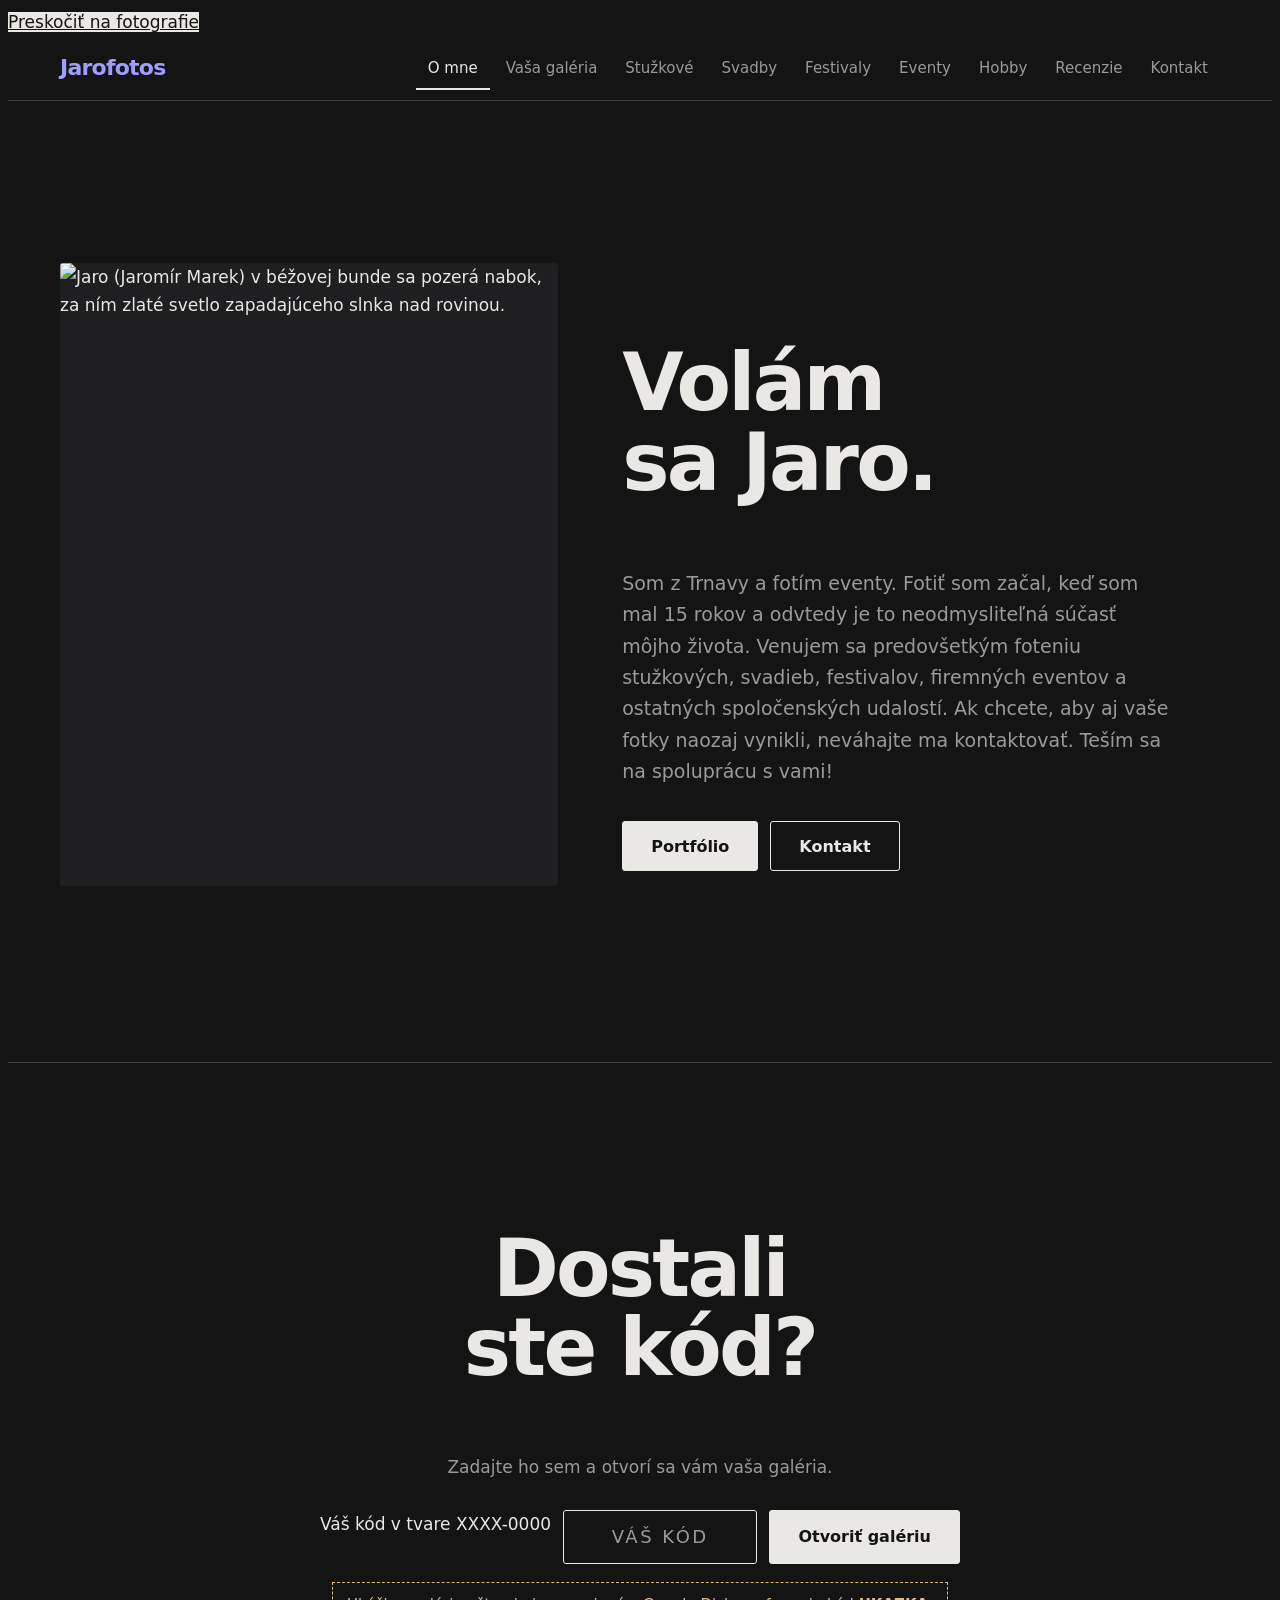
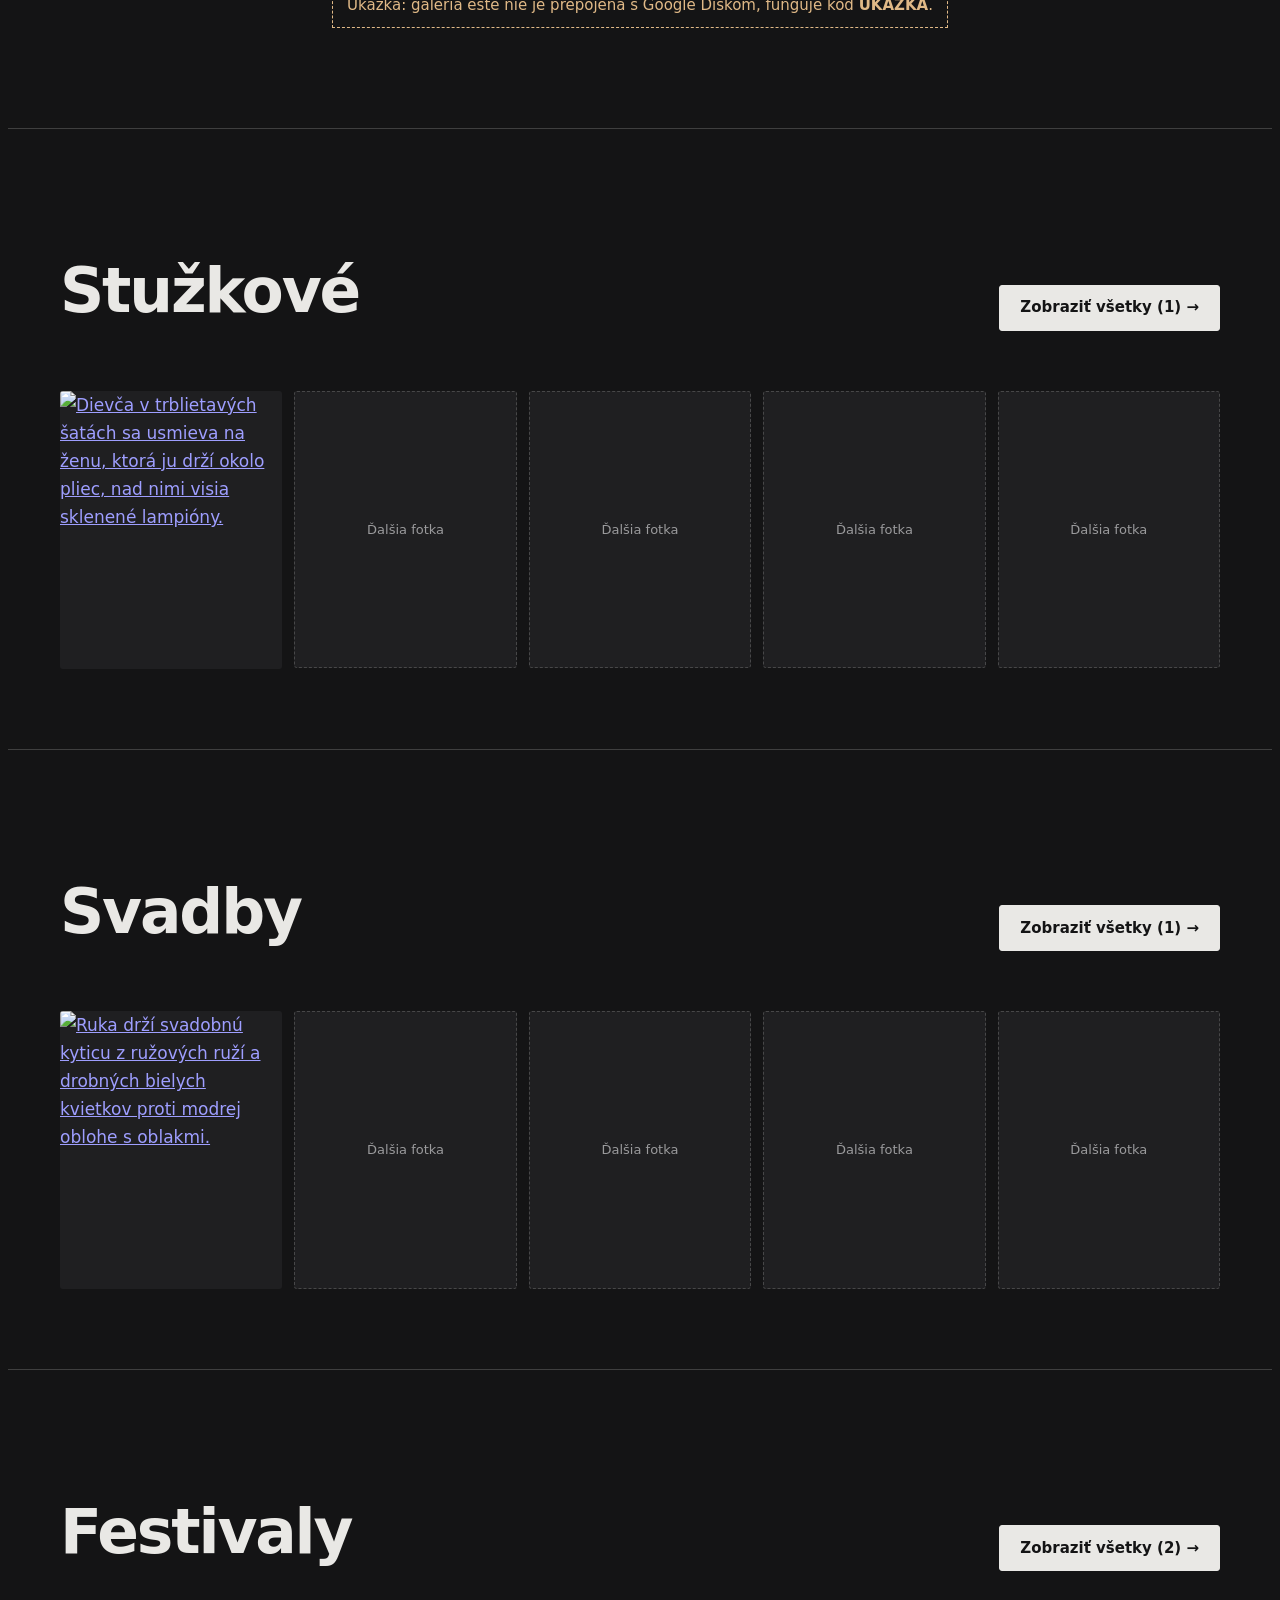
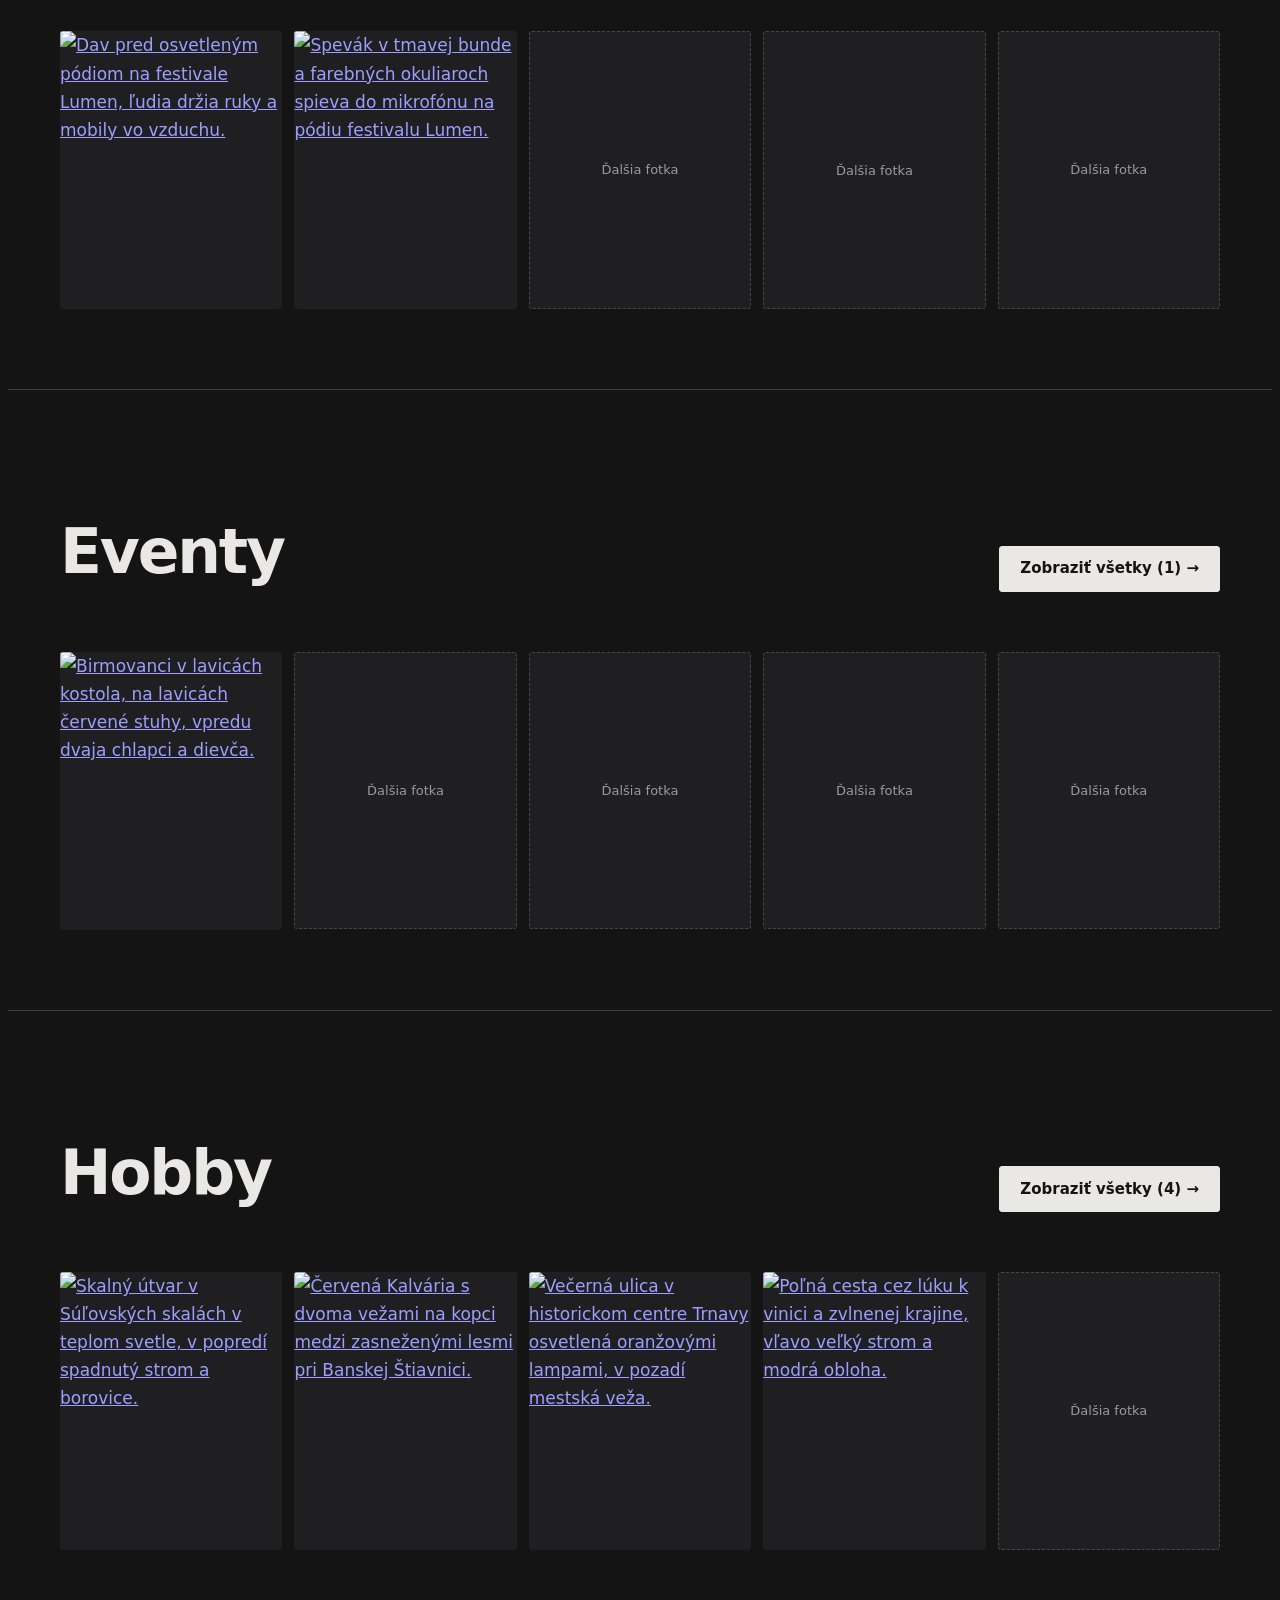
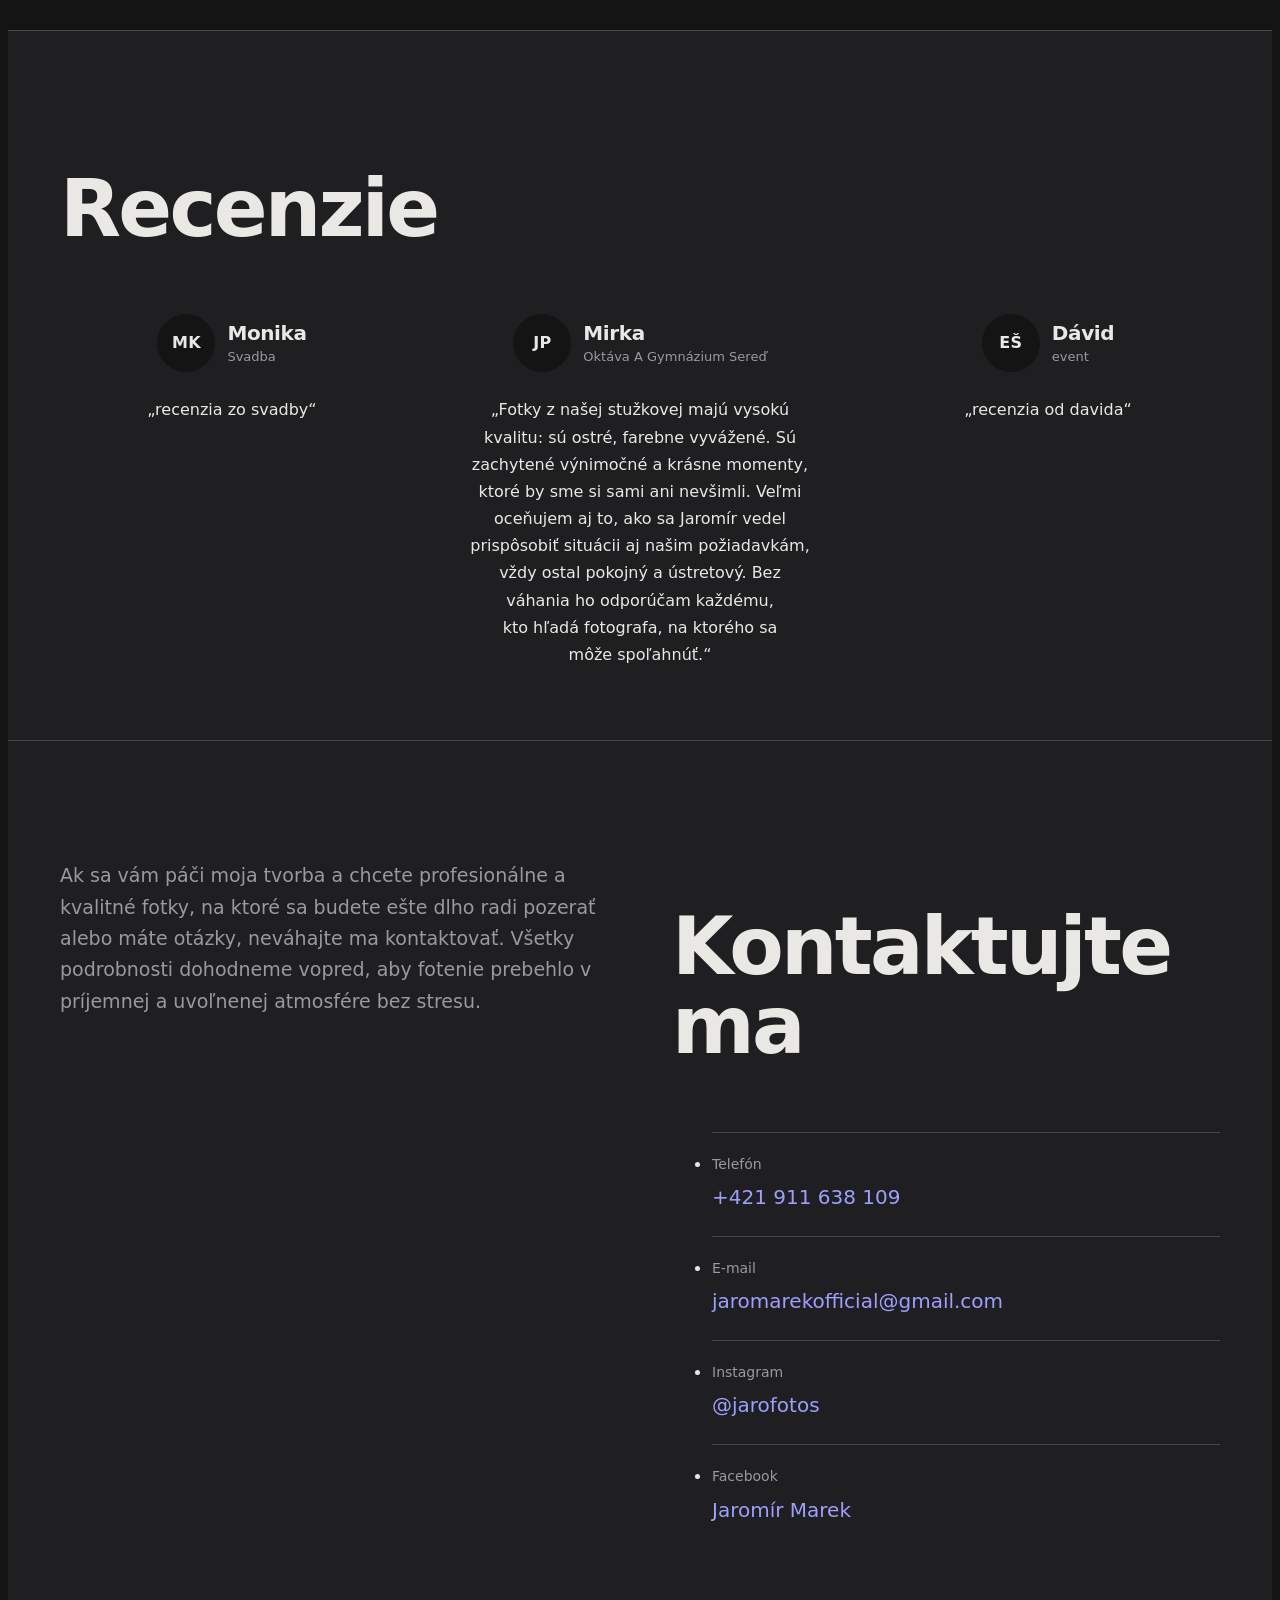
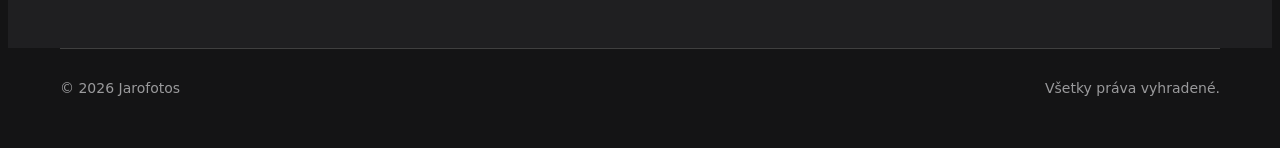
==== 5-album/index.html @ 247b514c "Update index.html" ====
<!doctype html>
<html lang="sk">
<head>
<meta charset="utf-8">
<meta name="viewport" content="width=device-width, initial-scale=1, viewport-fit=cover">
<title>Jarofotos – fotograf stužkových, svadieb a eventov</title>
<meta name="description" content="Jaromír Marek (Jarofotos), fotograf z Trnavy: stužkové, svadby, festivaly, eventy a hobby fotografie.">
<meta name="robots" content="noindex, nofollow">
<meta name="theme-color" content="#141415">
<link rel="icon" href="data:image/svg+xml,%3Csvg xmlns='http://www.w3.org/2000/svg' viewBox='0 0 32 32'%3E%3Crect width='32' height='32' rx='6' fill='%23141415'/%3E%3Ccircle cx='16' cy='16' r='6' fill='none' stroke='%23EC7A64' stroke-width='3'/%3E%3C/svg%3E">
<link rel="preload" href="../assets/fonts/schibsted-grotesk-latin.woff2" as="font" type="font/woff2" crossorigin>
<link rel="stylesheet" href="../assets/css/base.css">
<link rel="stylesheet" href="style.css">
<script>/* his fade-up reveal, switched on only when it can finish: JS on, IntersectionObserver present, motion allowed */
document.documentElement.classList.add('js');
if ('IntersectionObserver' in window && matchMedia('(prefers-reduced-motion: no-preference)').matches) document.documentElement.classList.add('rv-on');</script>
</head>
<body>
<a class="skip" href="#stuzkove">Preskočiť na fotografie</a>

<header class="top">
  <div class="wrap bar">
    <a class="logo" href="#top">Jarofotos</a>
    <nav class="menu" id="menu" aria-label="Hlavné menu">
      <a href="#o-mne">O mne</a><a href="#klient">Vaša galéria</a><a href="#stuzkove">Stužkové</a><a href="#svadby">Svadby</a><a href="#festivaly">Festivaly</a><a href="#eventy">Eventy</a><a href="#hobby">Hobby</a><a href="#recenzie">Recenzie</a><a href="#kontakt">Kontakt</a>
    </nav>
  </div>
</header>

<main id="top">
<div id="home">

  <section class="about" id="o-mne" aria-labelledby="h-about"><div class="wrap about__grid">
    <div class="portrait rev"><img src="../assets/img/portret-zapad-960.webp" srcset="../assets/img/portret-zapad-480.webp 480w, ../assets/img/portret-zapad-960.webp 960w, ../assets/img/portret-zapad-1080.webp 1080w" sizes="(min-width: 1160px) 476px, (min-width: 861px) 42vw, (min-width: 521px) 380px, calc(100vw - 32px)" width="1080" height="1440" alt="Jaro (Jaromír Marek) v béžovej bunde sa pozerá nabok, za ním zlaté svetlo zapadajúceho slnka nad rovinou." loading="eager" decoding="async" fetchpriority="high"></div>
    <div class="rev">
      <h1 id="h-about">Volám sa Jaro.</h1>
      <p>Som z Trnavy a fotím eventy. Fotiť som začal, keď som mal 15 rokov a odvtedy je to neodmysliteľná súčasť môjho života. Venujem sa predovšetkým foteniu stužkových, svadieb, festivalov, firemných eventov a ostatných spoločenských udalostí. Ak chcete, aby aj vaše fotky naozaj vynikli, neváhajte ma kontaktovať. Teším sa na spoluprácu s vami!</p>
      <div class="row"><a class="btn" href="#stuzkove">Portfólio</a><a class="btn ghost" href="#kontakt">Kontakt</a></div>
    </div>
  </div></section>

  <section class="klient" id="klient" aria-labelledby="h-klient"><div class="wrap kl">
    <h2 class="rev" id="h-klient">Dostali ste kód?</h2>
    <p class="rev">Zadajte ho sem a otvorí sa vám vaša galéria.</p>
    <form class="code rev" id="code-form" action="galeria/" method="get" novalidate>
      <label class="sr-only" for="code-input">Váš kód v tvare XXXX-0000</label>
      <input class="code__input" id="code-input" name="kod" type="text" placeholder="Váš kód" autocomplete="off" autocapitalize="characters" spellcheck="false">
      <button class="btn" type="submit">Otvoriť galériu</button>
    </form>
    <p class="err" id="code-err" role="alert" hidden></p>
    <p class="kl__demo" id="code-demo" hidden>Ukážka: galéria ešte nie je prepojená s Google Diskom, funguje kód <b>UKAZKA</b>.</p>
  </div></section>

  <section class="cat" id="stuzkove" aria-labelledby="h-stuzkove"><div class="wrap">
    <div class="cat-head rev"><h2 id="h-stuzkove">Stužkové</h2><a class="cat-all" href="#kat-stuzkove">Zobraziť všetky (1) →</a></div>
    <div class="strip">
      <a class="t rev" href="../assets/img/stuzkova-1440.webp" data-lightbox><img src="../assets/img/stuzkova-960.webp" srcset="../assets/img/stuzkova-480.webp 480w, ../assets/img/stuzkova-960.webp 960w, ../assets/img/stuzkova-1440.webp 1440w" sizes="(min-width: 861px) 214px, 42vw" width="1440" height="1920" alt="Dievča v trblietavých šatách sa usmieva na ženu, ktorá ju drží okolo pliec, nad nimi visia sklenené lampióny." loading="lazy" decoding="async"></a>
      <div class="t ph rev" aria-hidden="true">Ďalšia fotka</div><div class="t ph rev" aria-hidden="true">Ďalšia fotka</div><div class="t ph rev" aria-hidden="true">Ďalšia fotka</div><div class="t ph rev" aria-hidden="true">Ďalšia fotka</div>
    </div>
  </div></section>

  <section class="cat" id="svadby" aria-labelledby="h-svadby"><div class="wrap">
    <div class="cat-head rev"><h2 id="h-svadby">Svadby</h2><a class="cat-all" href="#kat-svadby">Zobraziť všetky (1) →</a></div>
    <div class="strip">
      <a class="t rev" href="../assets/img/svadobna-kytica-1440.webp" data-lightbox><img src="../assets/img/svadobna-kytica-960.webp" srcset="../assets/img/svadobna-kytica-480.webp 480w, ../assets/img/svadobna-kytica-960.webp 960w, ../assets/img/svadobna-kytica-1440.webp 1440w" sizes="(min-width: 861px) 214px, 42vw" width="1440" height="1920" alt="Ruka drží svadobnú kyticu z ružových ruží a drobných bielych kvietkov proti modrej oblohe s oblakmi." loading="lazy" decoding="async"></a>
      <div class="t ph rev" aria-hidden="true">Ďalšia fotka</div><div class="t ph rev" aria-hidden="true">Ďalšia fotka</div><div class="t ph rev" aria-hidden="true">Ďalšia fotka</div><div class="t ph rev" aria-hidden="true">Ďalšia fotka</div>
    </div>
  </div></section>

  <section class="cat" id="festivaly" aria-labelledby="h-festivaly"><div class="wrap">
    <div class="cat-head rev"><h2 id="h-festivaly">Festivaly</h2><a class="cat-all" href="#kat-festivaly">Zobraziť všetky (2) →</a></div>
    <div class="strip">
      <a class="t rev" href="../assets/img/lumen-dav-1440.webp" data-lightbox><img src="../assets/img/lumen-dav-960.webp" srcset="../assets/img/lumen-dav-480.webp 480w, ../assets/img/lumen-dav-960.webp 960w, ../assets/img/lumen-dav-1440.webp 1440w" sizes="(min-width: 861px) 214px, 42vw" width="1440" height="1440" alt="Dav pred osvetleným pódiom na festivale Lumen, ľudia držia ruky a mobily vo vzduchu." loading="lazy" decoding="async"></a>
      <a class="t rev" href="../assets/img/lumen-isaac-1440.webp" data-lightbox><img src="../assets/img/lumen-isaac-960.webp" srcset="../assets/img/lumen-isaac-480.webp 480w, ../assets/img/lumen-isaac-960.webp 960w, ../assets/img/lumen-isaac-1440.webp 1440w" sizes="(min-width: 861px) 214px, 42vw" width="1440" height="1920" alt="Spevák v tmavej bunde a farebných okuliaroch spieva do mikrofónu na pódiu festivalu Lumen." loading="lazy" decoding="async"></a>
      <div class="t ph rev" aria-hidden="true">Ďalšia fotka</div><div class="t ph rev" aria-hidden="true">Ďalšia fotka</div><div class="t ph rev" aria-hidden="true">Ďalšia fotka</div>
    </div>
  </div></section>

  <section class="cat" id="eventy" aria-labelledby="h-eventy"><div class="wrap">
    <div class="cat-head rev"><h2 id="h-eventy">Eventy</h2><a class="cat-all" href="#kat-eventy">Zobraziť všetky (1) →</a></div>
    <div class="strip">
      <a class="t rev" href="../assets/img/birmovka-1440.webp" data-lightbox><img src="../assets/img/birmovka-960.webp" srcset="../assets/img/birmovka-480.webp 480w, ../assets/img/birmovka-960.webp 960w, ../assets/img/birmovka-1440.webp 1440w" sizes="(min-width: 861px) 214px, 42vw" width="1440" height="1440" alt="Birmovanci v lavicách kostola, na lavicách červené stuhy, vpredu dvaja chlapci a dievča." loading="lazy" decoding="async"></a>
      <div class="t ph rev" aria-hidden="true">Ďalšia fotka</div><div class="t ph rev" aria-hidden="true">Ďalšia fotka</div><div class="t ph rev" aria-hidden="true">Ďalšia fotka</div><div class="t ph rev" aria-hidden="true">Ďalšia fotka</div>
    </div>
  </div></section>

  <section class="cat" id="hobby" aria-labelledby="h-hobby"><div class="wrap">
    <div class="cat-head rev"><h2 id="h-hobby">Hobby</h2><a class="cat-all" href="#kat-hobby">Zobraziť všetky (4) →</a></div>
    <div class="strip">
      <a class="t rev" href="../assets/img/sulovske-skaly-1440.webp" data-lightbox><img src="../assets/img/sulovske-skaly-960.webp" srcset="../assets/img/sulovske-skaly-480.webp 480w, ../assets/img/sulovske-skaly-960.webp 960w, ../assets/img/sulovske-skaly-1440.webp 1440w" sizes="(min-width: 861px) 214px, 42vw" width="1440" height="960" alt="Skalný útvar v Súľovských skalách v teplom svetle, v popredí spadnutý strom a borovice." loading="lazy" decoding="async"></a>
      <a class="t rev" href="../assets/img/kalvaria-1440.webp" data-lightbox><img src="../assets/img/kalvaria-960.webp" srcset="../assets/img/kalvaria-480.webp 480w, ../assets/img/kalvaria-960.webp 960w, ../assets/img/kalvaria-1440.webp 1440w" sizes="(min-width: 861px) 214px, 42vw" width="1440" height="1440" alt="Červená Kalvária s dvoma vežami na kopci medzi zasneženými lesmi pri Banskej Štiavnici." loading="lazy" decoding="async"></a>
      <a class="t rev" href="../assets/img/trnava-noc-1080.webp" data-lightbox><img src="../assets/img/trnava-noc-960.webp" srcset="../assets/img/trnava-noc-480.webp 480w, ../assets/img/trnava-noc-960.webp 960w, ../assets/img/trnava-noc-1080.webp 1080w" sizes="(min-width: 861px) 214px, 42vw" width="1080" height="1440" alt="Večerná ulica v historickom centre Trnavy osvetlená oranžovými lampami, v pozadí mestská veža." loading="lazy" decoding="async"></a>
      <a class="t rev" href="../assets/img/krajina-luka-1440.webp" data-lightbox><img src="../assets/img/krajina-luka-960.webp" srcset="../assets/img/krajina-luka-480.webp 480w, ../assets/img/krajina-luka-960.webp 960w, ../assets/img/krajina-luka-1440.webp 1440w" sizes="(min-width: 861px) 214px, 42vw" width="1440" height="1440" alt="Poľná cesta cez lúku k vinici a zvlnenej krajine, vľavo veľký strom a modrá obloha." loading="lazy" decoding="async"></a>
      <div class="t ph rev" aria-hidden="true">Ďalšia fotka</div>
    </div>
  </div></section>

  <section class="reviews" id="recenzie" aria-labelledby="h-recenzie"><div class="wrap">
    <h2 class="sr-only" id="h-recenzie">Recenzie</h2>
    <div class="reviews__grid">
      <!-- TODO: nahradiť kruhové placeholdery skutočnými obrázkami recenzií -->
      <article class="review rev">
        <div class="review__head">
          <div class="review__avatar" aria-hidden="true">MK</div>
          <div class="review__id">
            <p class="review__name">Monika</p>
            <p class="review__role">Svadba</p>
          </div>
        </div>
        <blockquote class="review__quote">„recenzia zo svadby“</blockquote>
      </article>
      <article class="review rev">
        <div class="review__head">
          <div class="review__avatar" aria-hidden="true">JP</div>
          <div class="review__id">
            <p class="review__name">Mirka</p>
            <p class="review__role">Oktáva A Gymnázium Sereď</p>
          </div>
        </div>
        <blockquote class="review__quote">„Fotky z našej stužkovej majú vysokú kvalitu: sú ostré, farebne vyvážené. Sú zachytené výnimočné a krásne momenty, ktoré by sme si sami ani nevšimli. Veľmi oceňujem aj to, ako sa Jaromír vedel prispôsobiť situácii aj našim požiadavkám, vždy ostal pokojný a ústretový. Bez váhania ho odporúčam každému, kto hľadá fotografa, na ktorého sa môže spoľahnúť.“</blockquote>
      </article>
      <article class="review rev">
        <div class="review__head">
          <div class="review__avatar" aria-hidden="true">EŠ</div>
          <div class="review__id">
            <p class="review__name">Dávid</p>
            <p class="review__role">event</p>
          </div>
        </div>
        <blockquote class="review__quote">„recenzia od davida“</blockquote>
      </article>
    </div>
  </div></section>

  <section class="contact" id="kontakt" aria-labelledby="h-contact"><div class="wrap c-grid">
    <div class="rev">
      <p class="c-intro">Ak sa vám páči moja tvorba a chcete profesionálne a kvalitné fotky, na ktoré sa budete ešte dlho radi pozerať alebo máte otázky, neváhajte ma kontaktovať. Všetky podrobnosti dohodneme vopred, aby fotenie prebehlo v príjemnej a uvoľnenej atmosfére bez stresu.</p>
    </div>
    <div class="rev">
      <h2 id="h-contact">Kontaktujte ma</h2>
      <ul class="c-list">
        <li><small>Telefón</small><a href="tel:+421911638109">+421 911 638 109</a></li>
        <li><small>E-mail</small><a href="mailto:jaromarekofficial@gmail.com">jaromarekofficial@gmail.com</a></li>
        <li><small>Instagram</small><a href="https://www.instagram.com/jarofotos/" target="_blank" rel="noopener">@jarofotos</a></li>
        <li><small>Facebook</small><a href="https://www.facebook.com/jarohlicek/" target="_blank" rel="noopener">Jaromír Marek</a></li>
      </ul>
    </div>
  </div></section>

</div>

<section id="kat-view" aria-labelledby="kat-title" hidden><div class="wrap">
  <a class="back" id="kat-back" href="#stuzkove">← Späť na web</a>
  <h1 id="kat-title" tabindex="-1"></h1>
  <p class="n" id="kat-count"></p>
  <div class="masonry" id="kat-grid"></div>
</div></section>
</main>

<div class="wrap"><footer class="foot"><span>© 2026 Jarofotos</span><span>Všetky práva vyhradené.</span></footer></div>

<script src="galeria/config.js"></script>
<script src="../assets/js/lightbox.js"></script>
<script src="main.js"></script>
</body>
</html>
---- 5-album/style.css ----
/* Direction 5: built on the client's own file "Verzia E (tmavá, korálová)" (jarofotos-e-koral.html).
   His layout, colours, type and reveal; changed only where the project rules ask for it: real photos and TODO chips
   instead of invented contacts, 44 px touch targets, visible focus, a reveal that cannot leave content hidden,
   the client gallery on its own page (galeria/) backed by his Google Drive. */
:root{
  color-scheme:dark;
  /* his Verzia E colours */
  --bg:#141415;
  --bg-2:#1f1f21;
  --ink:#e9e8e5;
  --mute:#9a9a9c;          /* 6.6:1 on --bg, 5.9:1 on --bg-2 */
  --line:rgba(233,232,229,.2);
  --coral:#e9e8e5;         /* 6.6:1 on --bg */
  --coral-ink:#15130f;
  --err:#ff9d8a;
  --sans:"Schibsted Grotesk",system-ui,-apple-system,"Segoe UI",sans-serif;
  --focus:var(--coral);
  --todo-ink:#E0B987;
  --lb-bg:#0c0b0d;
  --lb-ink:#fff;
  --lb-line:rgba(255,255,255,.4);
  --lb-accent:var(--coral);
}
html{scroll-padding-top:84px}
body{background:var(--bg);color:var(--ink);font:400 17px/1.65 var(--sans);padding-top:env(safe-area-inset-top,0px)}
h1,h2,h3{font-family:var(--sans);font-weight:700;letter-spacing:-.035em;line-height:1;text-wrap:balance}
h1,h2{font-size:clamp(38px,6.2vw,80px)}
::selection{background:var(--coral);color:var(--coral-ink)}
.skip{background:var(--coral);color:var(--coral-ink)}
.wrap{max-width:1160px;margin:0 auto;padding:0 24px}

/* ---------- header: his bar; the menu scrolls sideways on phones and marks the section in view ---------- */
.top{position:sticky;top:0;z-index:20;background:var(--bg);border-bottom:1px solid var(--line)}
.bar{display:flex;justify-content:space-between;align-items:center;min-height:64px;gap:12px}
.logo{display:inline-flex;align-items:center;min-height:44px;font:700 22px/1 var(--sans);letter-spacing:-.035em;text-decoration:none}
.menu{display:flex;gap:4px;overflow-x:auto;scrollbar-width:none;padding-top:4px;margin-top:-4px}
.menu::-webkit-scrollbar{display:none}
.menu a{display:inline-flex;align-items:center;min-height:44px;padding:0 12px;white-space:nowrap;text-decoration:none;color:var(--mute);font-size:15px;font-weight:500;transition:color .2s,box-shadow .2s,transform .2s ease}
.menu a:hover{color:var(--ink);transform:translateY(-3px)}
.menu a[aria-current="true"]{color:var(--ink);box-shadow:inset 0 -2px 0 var(--coral)}
.menu a:focus-visible{outline-offset:-2px}

/* ---------- buttons ---------- */
.btn{display:inline-flex;align-items:center;justify-content:center;min-height:48px;padding:0 28px;border:1px solid var(--ink);border-radius:3px;background:var(--ink);color:var(--bg);font:600 16px/1.2 var(--sans);text-align:center;text-decoration:none;cursor:pointer;transition:background-color .25s,color .25s,border-color .25s}
.btn:hover{background:transparent;border-color:var(--ink);color:var(--ink)}
.btn.ghost{background:none;color:var(--ink)}
.btn.ghost:hover{background:var(--ink);border-color:var(--ink);color:var(--bg)}
.about .row .btn{transition:transform .25s ease}
.about .row .btn:hover{transform:translateY(-3px);background:var(--ink);border-color:var(--ink);color:var(--bg)}
.about .row .btn.ghost:hover{background:none;color:var(--ink)}
.btn[disabled]{opacity:.6;cursor:progress}
.row{display:flex;gap:12px;flex-wrap:wrap;margin-top:34px}

/* ---------- his reveal (fade up, strips staggered); only on when it can finish, never in captures or print ---------- */
.rv-on .rev{opacity:0;transform:translateY(18px);transition:opacity .8s ease,transform .8s ease}
.rv-on .rev.in{opacity:1;transform:none}
[data-shot] .rev{opacity:1!important;transform:none!important;transition:none!important}
@media print{.rev{opacity:1!important;transform:none!important}}

/* ---------- o mne ---------- */
.about{display:flex;align-items:center;min-height:calc(100vh - 65px);min-height:calc(100svh - 65px);padding:56px 0 70px}
.about__grid{display:grid;grid-template-columns:5fr 6fr;gap:64px;align-items:center;width:100%}
.portrait{aspect-ratio:4/5;overflow:hidden;border-radius:3px;background:var(--bg-2)}
.portrait img{width:100%;height:100%;object-fit:cover}
.about p{max-width:46ch;margin-top:22px;color:var(--mute);font-size:19px}

/* ---------- kód pre klientov ---------- */
.klient{padding:100px 0;border-top:1px solid var(--line)}
.kl{max-width:640px;text-align:center}
.kl p{margin:18px 0 0;color:var(--mute)}
.code{display:flex;gap:12px;margin-top:28px}
.code__input{flex:1;min-width:0;min-height:52px;padding:0 14px;border:1px solid var(--ink);border-radius:3px;background:transparent;color:var(--ink);font:500 18px/1 var(--sans);letter-spacing:.18em;text-align:center;text-transform:uppercase}
.code__input::placeholder{color:var(--mute);letter-spacing:.14em}
.code__input:focus-visible{outline:2px solid var(--coral);outline-offset:2px;border-color:var(--coral)}
.kl p.err{color:var(--err)}
.kl__demo{display:inline-block;padding:10px 14px;border:1px dashed var(--todo-ink);color:var(--todo-ink)!important;font-size:15px}

/* ---------- kategórie: always five slots, like his file ---------- */
.cat{padding:80px 0;border-top:1px solid var(--line)}
.cat-head{display:flex;justify-content:space-between;align-items:baseline;flex-wrap:wrap;gap:8px 16px;margin-bottom:18px}
.cat-head h2{font-size:clamp(34px,4.8vw,62px)}
.cat-all{display:inline-flex;align-items:center;min-height:44px;padding:0 20px;border:1px solid var(--ink);border-radius:3px;background:var(--ink);color:var(--bg);font-size:15px;font-weight:600;text-decoration:none;transition:background-color .25s,color .25s,border-color .25s}
.cat-all:hover{background:transparent;color:var(--ink)}
html:not(.js) .cat-all{display:none}
.strip{display:grid;grid-template-columns:repeat(5,1fr);gap:12px}
.t{position:relative;display:block;aspect-ratio:4/5;overflow:hidden;border-radius:3px;background:var(--bg-2);cursor:zoom-in}
.t img{width:100%;height:100%;object-fit:cover;transition:transform .4s}
.t:hover img{transform:scale(1.05)}
.t:focus-visible{outline-offset:3px}
.t.ph{display:grid;place-items:center;border:1px dashed var(--line);color:var(--mute);font-size:13px;cursor:default}

/* ---------- category view (his #kat-...) ---------- */
#kat-view{min-height:70vh;padding:40px 0 80px}
.back{display:inline-flex;align-items:center;min-height:44px;margin-bottom:18px;color:var(--coral);font-weight:600;text-decoration:none}
.back:hover{text-decoration:underline}
#kat-title:focus{outline:none}
#kat-view p.n{margin:10px 0 40px;color:var(--mute)}
.masonry{columns:3 260px;column-gap:16px}
.masonry a{display:block;break-inside:avoid;margin:0 0 16px;overflow:hidden;border-radius:3px;background:var(--bg-2);cursor:zoom-in}
.masonry img{width:100%;height:auto;transition:transform .4s}
.masonry a:hover img{transform:scale(1.03)}

/* ---------- recenzie: centered columns — round photo, quote, name, role ---------- */
.reviews{padding:72px 0;background:var(--bg-2);border-block:1px solid var(--line)}
.reviews__grid{display:grid;grid-template-columns:repeat(3,minmax(0,1fr));gap:64px;align-items:start}
.review{text-align:center}
.review__head{display:flex;align-items:center;justify-content:center;gap:12px;margin-bottom:24px;text-align:left}
.review__avatar{flex:none;display:grid;place-items:center;width:58px;height:58px;border-radius:50%;background:var(--bg);color:var(--coral);font-weight:700;font-size:16px;letter-spacing:.02em;overflow:hidden}
.review__avatar img{width:100%;height:100%;object-fit:cover}
.review__id{min-width:0}
.review__quote{margin:0;color:var(--ink);font-size:16px;line-height:1.7;text-wrap:pretty}
.review__name{margin:0;font-size:20px;font-weight:600;letter-spacing:-.02em;line-height:1.2}
.review__role{margin:4px 0 0;color:var(--mute);font-size:13px;line-height:1.3}

/* ---------- kontakt ---------- */
.contact{padding:100px 0;background:var(--bg-2)}
.c-grid{display:grid;grid-template-columns:1fr 1fr;gap:64px;align-items:start}
.c-intro{max-width:46ch;color:var(--mute);font-size:19px}
.c-list{margin:34px 0 0}
.c-list li{padding:16px 0;border-top:1px solid var(--line)}
.c-list small{display:block;color:var(--mute);font-size:14px}
.c-list a{display:inline-flex;align-items:center;min-height:44px;font-size:20px;text-decoration:none;overflow-wrap:anywhere}
.c-list a:hover{color:var(--coral)}

/* ---------- footer ---------- */
.foot{display:flex;justify-content:space-between;flex-wrap:wrap;gap:8px 24px;padding:28px 0 40px;border-top:1px solid var(--line);color:var(--mute);font-size:14px}

/* ---------- lightbox skin (his: dark, square buttons, coral download) ---------- */
.lb__btn{border-radius:3px;background:var(--lb-bg)}
.lb__btn:hover{background:#1f1f21}
.lb__cap{font-weight:600}
.lb__count{color:var(--mute);font-size:15px}
.lb__dl{display:inline-flex;align-items:center;min-height:44px;padding:0 24px;border-radius:3px;background:var(--coral);color:var(--coral-ink);font-weight:600;text-decoration:none}
.lb__dl:hover{background:var(--ink)}
.lb__dl--icon{width:44px;min-width:44px;padding:0;justify-content:center}
.lb__dl--icon svg{width:20px;height:20px;fill:none;stroke:currentColor;stroke-width:1.7;stroke-linecap:round;stroke-linejoin:round}

/* ---------- responsive (his breakpoints) ---------- */
@media (max-width:860px){
  .about__grid,.c-grid{grid-template-columns:1fr;gap:40px}
  .portrait{max-width:380px}
  .about{min-height:0;padding:40px 0 76px}
  .klient,.contact{padding:76px 0}
  .cat{padding:64px 0}
  .strip{grid-template-columns:repeat(5,minmax(150px,42vw));overflow-x:auto;scroll-snap-type:x mandatory;padding-bottom:8px;scrollbar-width:thin}
  .strip>*{scroll-snap-align:start}
}
@media (max-width:900px){
  .reviews__grid{gap:32px}
}
@media (max-width:600px){
  .reviews{padding:64px 0}
  .reviews__grid{grid-template-columns:1fr;gap:56px}
}
@media (max-width:760px){
  html{scroll-padding-top:116px}
  .bar{flex-direction:column;align-items:stretch;gap:0;padding-top:4px}
  .menu{margin:0 -12px}
}
@media (max-width:520px){
  .wrap{padding:0 16px}
  .logo{font-size:19px}
  .code{flex-direction:column}
  .menu{margin:0 -10px}
  .menu a{padding:0 10px;font-size:14px}
}

/* =====================================================================
   Client gallery page (galeria/): his "Fotky pre klientov" box and category view
   ===================================================================== */
.gal{padding:56px 0 100px}
.gal__lock{padding:44px 0 0}
.gal__lock .kl{margin:0 auto}
.gal__retry{margin-top:14px}
.gal__status{display:flex;justify-content:center;align-items:center;gap:12px;color:var(--mute)}
.gal__status:empty{display:none}
.gal__status.is-busy::before{content:"";flex:none;width:18px;height:18px;border:2px solid var(--line);border-top-color:var(--coral);border-radius:50%;animation:spin .9s linear infinite}
@keyframes spin{to{transform:rotate(1turn)}}
.gal__note{font-size:15px}
.gal__head{display:grid;gap:14px;margin-bottom:36px}
.gal__head h1:focus{outline:none}
.gal__head .back{margin-bottom:0}
.gal__meta{color:var(--mute)}
.gal__actions{display:flex;flex-wrap:wrap;gap:12px}
.gal__tip{color:var(--mute);font-size:15px;max-width:60ch}
.gal__empty{padding:24px 0;color:var(--mute);max-width:48ch}
/* row by row in camera order (CSS columns would fill column 1 first: in a 400-photo wedding the top row would show
   photos 1, 101, 201, 301, and the lightbox and Tab order would run down a column); every tile is his 4:5,
   the lightbox shows the whole photo */
.grid{display:grid;grid-template-columns:repeat(auto-fill,minmax(150px,1fr));gap:12px}
@media (min-width:900px){.grid{grid-template-columns:repeat(auto-fill,minmax(200px,1fr))}}
.tile{position:relative;margin:0}
.tile__open{display:block;aspect-ratio:4/5;overflow:hidden;border-radius:3px;background:var(--bg-2);cursor:default}
.tile__open img{width:100%;height:100%;object-fit:cover;transition:opacity .5s ease,transform .28s cubic-bezier(.2,.75,.2,1)}
.tile__open:hover img{transform:scale(1.1)}
.tile__open img.is-loading{opacity:0}
.tile__fail{display:grid;place-items:center;height:100%;padding:16px;color:var(--mute);font-size:14px;text-align:center}

/* version 5: keep the cursor static everywhere on the page */
*{cursor:default!important}
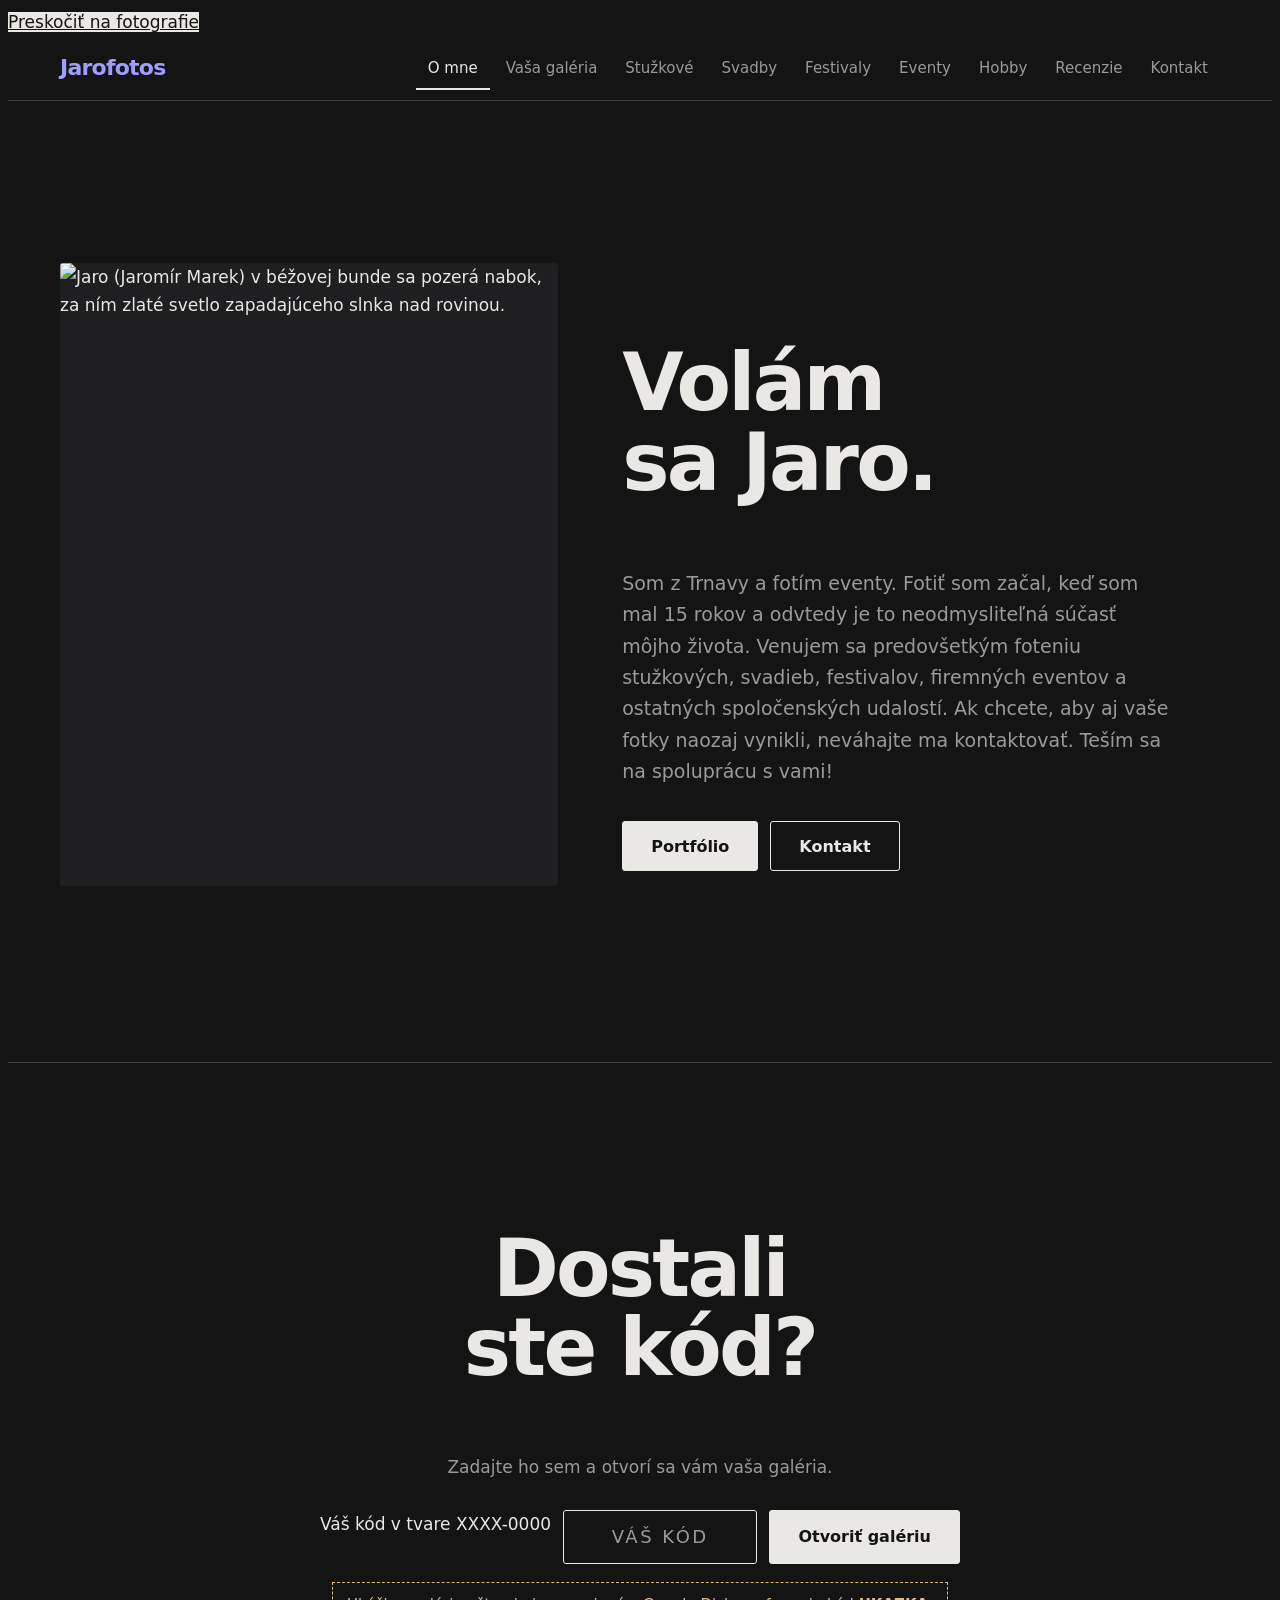
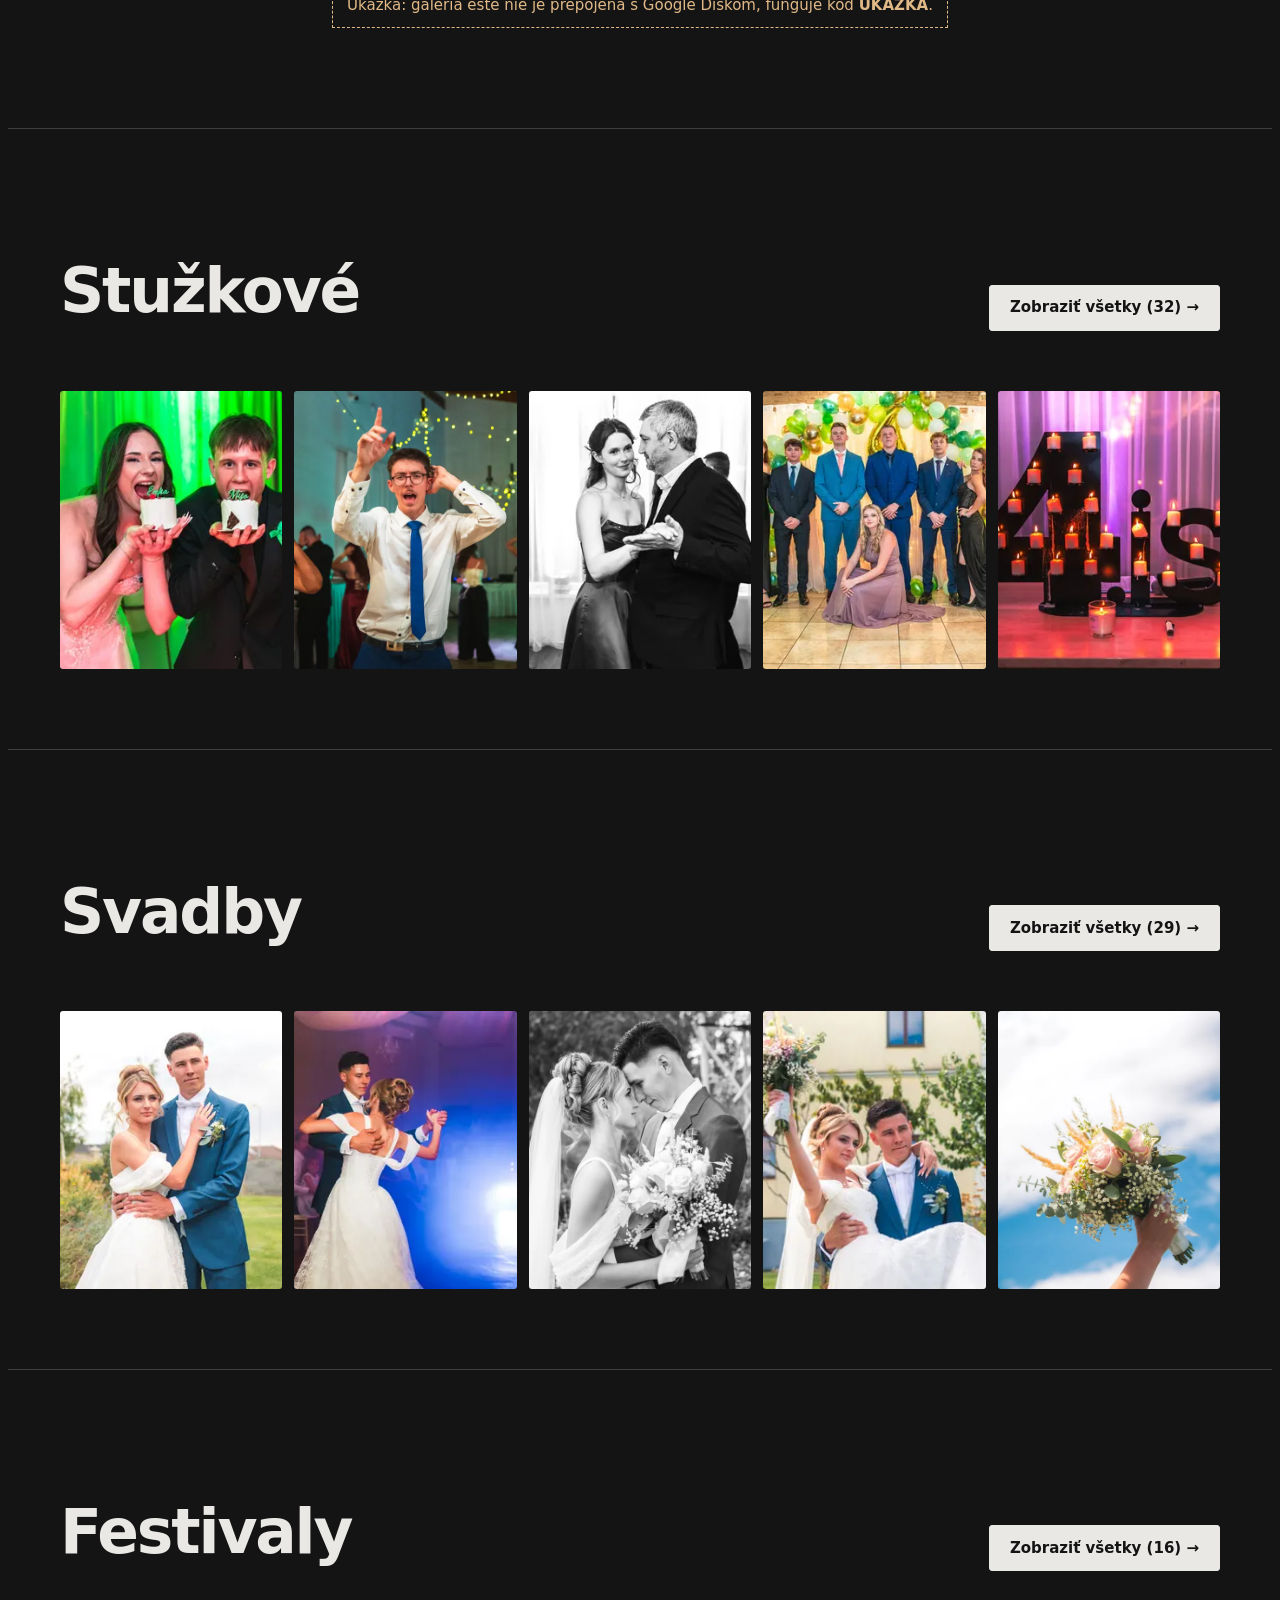
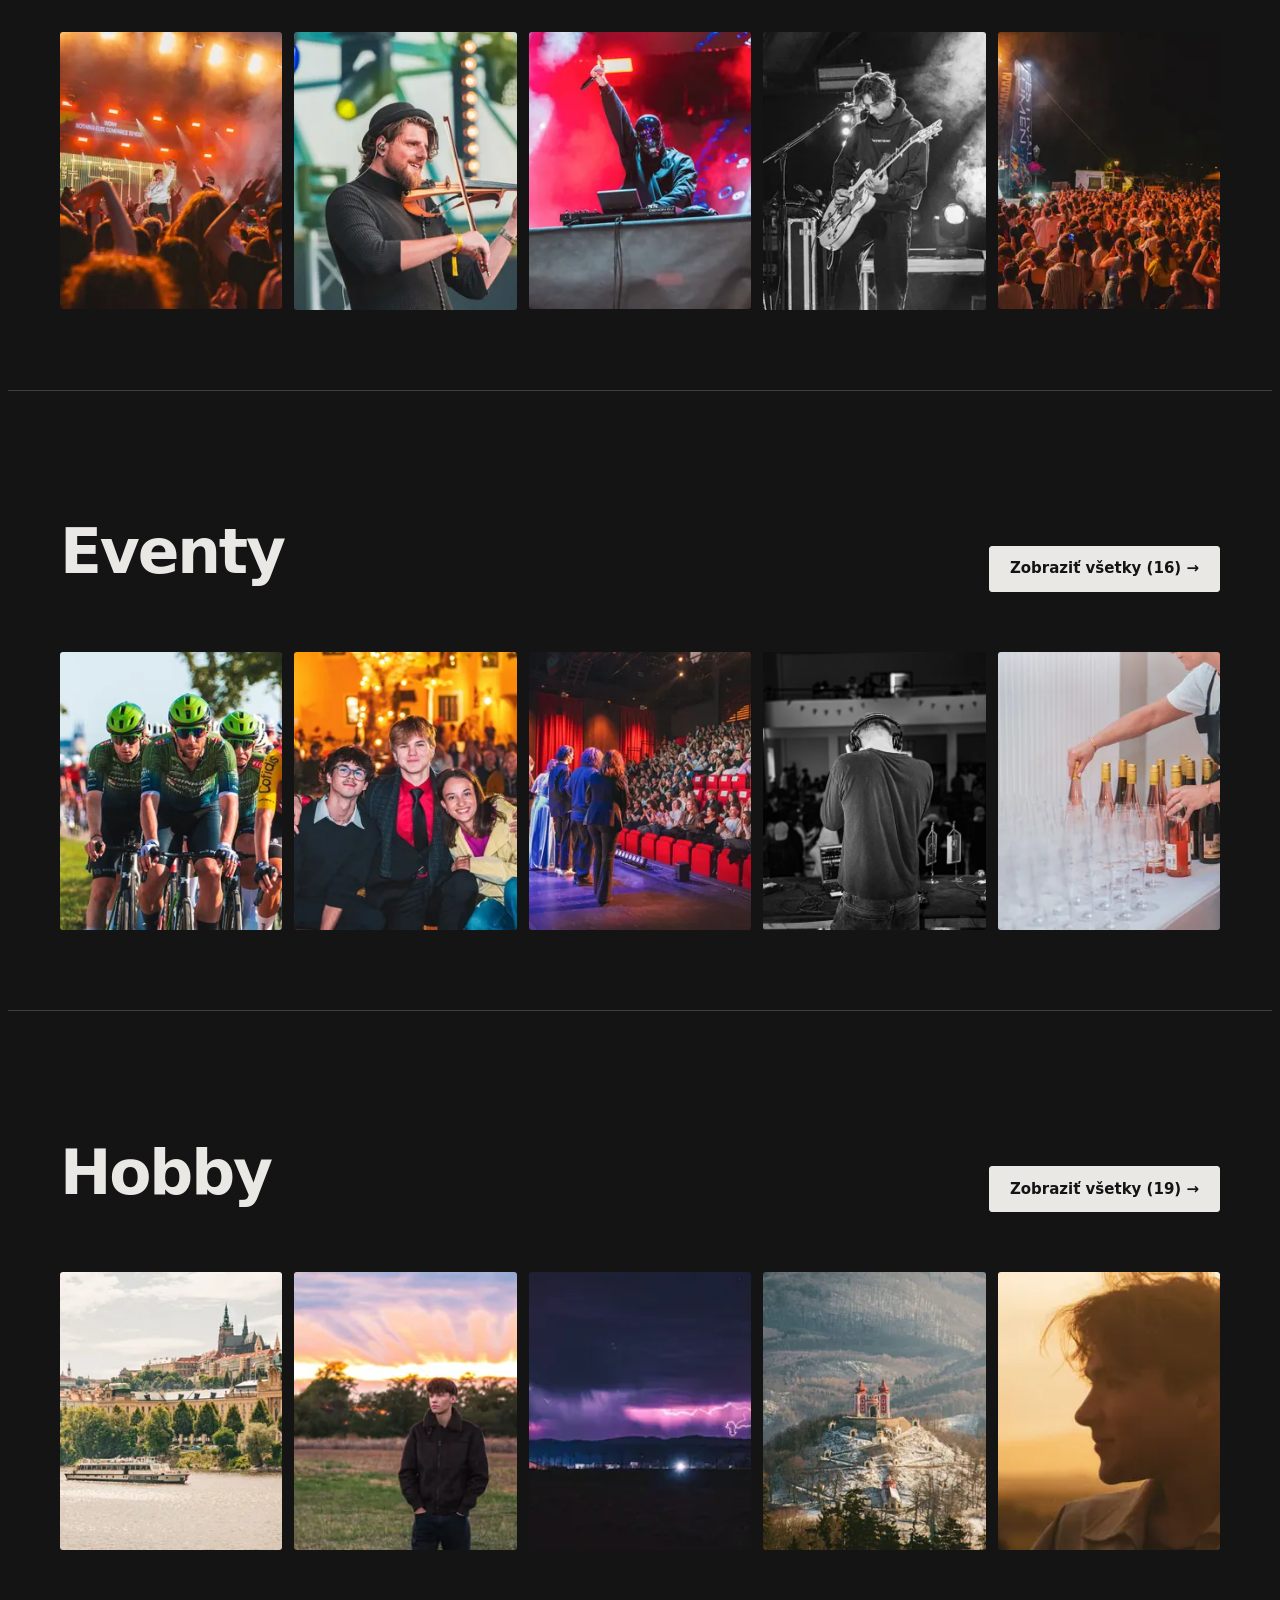
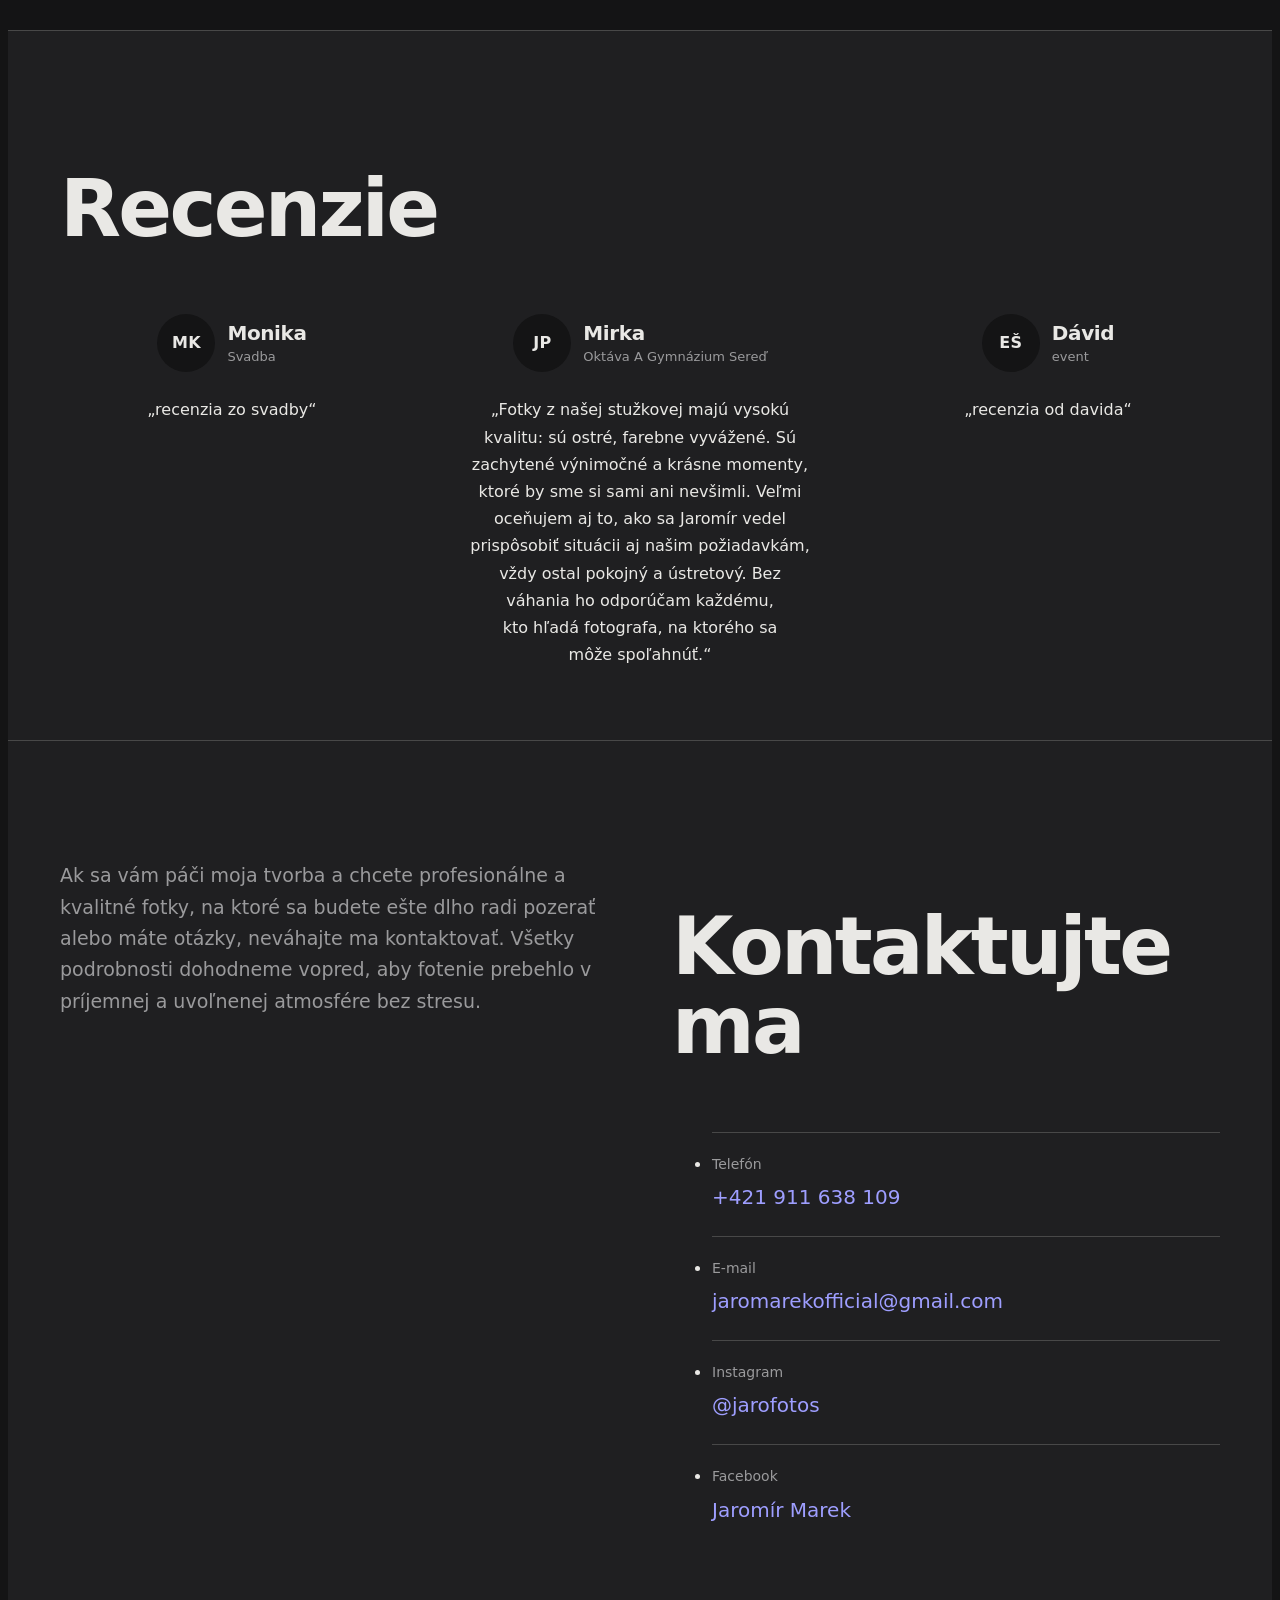
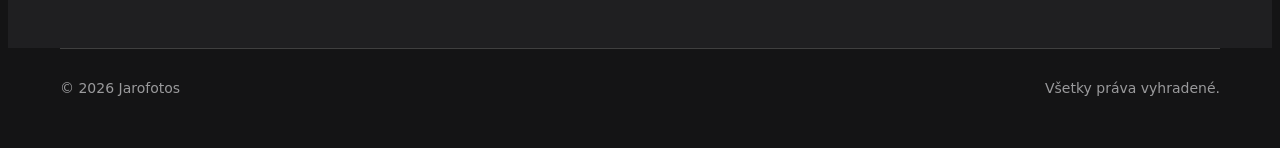
==== commit f462f345: "Direction 5: fill the five categories with Jaro's Drive photos 112 photos from his shared Drive fold" ====
--- a/5-album/index.html
+++ b/5-album/index.html
@@ -52,46 +52,144 @@
   </div></section>
 
   <section class="cat" id="stuzkove" aria-labelledby="h-stuzkove"><div class="wrap">
-    <div class="cat-head rev"><h2 id="h-stuzkove">Stužkové</h2><a class="cat-all" href="#kat-stuzkove">Zobraziť všetky (1) →</a></div>
-    <div class="strip">
-      <a class="t rev" href="../assets/img/stuzkova-1440.webp" data-lightbox><img src="../assets/img/stuzkova-960.webp" srcset="../assets/img/stuzkova-480.webp 480w, ../assets/img/stuzkova-960.webp 960w, ../assets/img/stuzkova-1440.webp 1440w" sizes="(min-width: 861px) 214px, 42vw" width="1440" height="1920" alt="Dievča v trblietavých šatách sa usmieva na ženu, ktorá ju drží okolo pliec, nad nimi visia sklenené lampióny." loading="lazy" decoding="async"></a>
-      <div class="t ph rev" aria-hidden="true">Ďalšia fotka</div><div class="t ph rev" aria-hidden="true">Ďalšia fotka</div><div class="t ph rev" aria-hidden="true">Ďalšia fotka</div><div class="t ph rev" aria-hidden="true">Ďalšia fotka</div>
+    <div class="cat-head rev"><h2 id="h-stuzkove">Stužkové</h2><a class="cat-all" href="#kat-stuzkove">Zobraziť všetky (32) →</a></div>
+    <div class="strip">
+      <a class="t rev" href="../assets/img/stuzkove-8636-1600.webp" data-lightbox data-caption="Ochutnávka torty"><img src="../assets/img/stuzkove-8636-960.webp" srcset="../assets/img/stuzkove-8636-480.webp 480w, ../assets/img/stuzkove-8636-960.webp 960w, ../assets/img/stuzkove-8636-1600.webp 1600w" sizes="(min-width: 861px) 214px, 42vw" width="1600" height="1067" alt="Dievča v ružových šatách a mladý muž v čiernom saku so zelenou stužkou jedia z malých tortičiek, v pozadí zelené svetlo." loading="lazy" decoding="async"></a>
+      <a class="t rev" href="../assets/img/stuzkove-3886-1600.webp" data-lightbox data-caption="Radosť v tanci"><img src="../assets/img/stuzkove-3886-960.webp" srcset="../assets/img/stuzkove-3886-480.webp 480w, ../assets/img/stuzkove-3886-960.webp 960w, ../assets/img/stuzkove-3886-1600.webp 1600w" sizes="(min-width: 861px) 214px, 42vw" width="1600" height="2400" alt="Mladý muž v bielej košeli a modrej kravate dvíha ruku s ukazovákom nad hlavu a smeje sa uprostred tanečnej zábavy." loading="lazy" decoding="async"></a>
+      <a class="t rev" href="../assets/img/stuzkove-6459-1600.webp" data-lightbox data-caption="Tanec"><img src="../assets/img/stuzkove-6459-960.webp" srcset="../assets/img/stuzkove-6459-480.webp 480w, ../assets/img/stuzkove-6459-960.webp 960w, ../assets/img/stuzkove-6459-1600.webp 1600w" sizes="(min-width: 861px) 214px, 42vw" width="1600" height="1067" alt="Čiernobiela fotografia: žena v šatách a muž v obleku sa držia za ruky pri tanci, v pozadí ďalšie páry." loading="lazy" decoding="async"></a>
+      <a class="t rev" href="../assets/img/stuzkove-5726-1600.webp" data-lightbox data-caption="Skupinová fotka"><img src="../assets/img/stuzkove-5726-960.webp" srcset="../assets/img/stuzkove-5726-480.webp 480w, ../assets/img/stuzkove-5726-960.webp 960w, ../assets/img/stuzkove-5726-1600.webp 1600w" sizes="(min-width: 861px) 214px, 42vw" width="1600" height="1067" alt="Skupina mladých ľudí v slávnostnom oblečení pózuje pred stenou zdobenou balónmi a svetelnými lampiónmi, vpredu sedí dievča." loading="lazy" decoding="async"></a>
+      <a class="t rev" href="../assets/img/stuzkove-8683-1600.webp" data-lightbox data-caption="Svietiace písmená"><img src="../assets/img/stuzkove-8683-960.webp" srcset="../assets/img/stuzkove-8683-480.webp 480w, ../assets/img/stuzkove-8683-960.webp 960w, ../assets/img/stuzkove-8683-1600.webp 1600w" sizes="(min-width: 861px) 214px, 42vw" width="1600" height="1067" alt="Veľké čierne číslo a písmená so zapálenými sviečkami na stole v ružovom a fialovom svetle." loading="lazy" decoding="async"></a>
+      <a class="t more" href="../assets/img/stuzkove-2319-1600.webp" data-caption="Pripínanie stužky"><img src="../assets/img/stuzkove-2319-960.webp" srcset="../assets/img/stuzkove-2319-480.webp 480w, ../assets/img/stuzkove-2319-960.webp 960w, ../assets/img/stuzkove-2319-1600.webp 1600w" sizes="(min-width: 861px) 214px, 42vw" width="1600" height="1067" alt="Žena v sivej blúzke pripína mladíkovi v modrom obleku zelenú stužku, v pozadí sála so závesnými lampiónmi." loading="lazy" decoding="async"></a>
+      <a class="t more" href="../assets/img/stuzkove-2369-1600.webp" data-caption="Slávnostné šaty"><img src="../assets/img/stuzkove-2369-960.webp" srcset="../assets/img/stuzkove-2369-480.webp 480w, ../assets/img/stuzkove-2369-960.webp 960w, ../assets/img/stuzkove-2369-1600.webp 1600w" sizes="(min-width: 861px) 214px, 42vw" width="1600" height="2400" alt="Dievča v svetlých trblietavých šatách so zelenou stužkou sa usmieva do objektívu, za ním stojí žena chrbtom, nad nimi visia lampióny." loading="lazy" decoding="async"></a>
+      <a class="t more" href="../assets/img/stuzkove-2815-1600.webp" data-caption="Slávnostný stôl"><img src="../assets/img/stuzkove-2815-960.webp" srcset="../assets/img/stuzkove-2815-480.webp 480w, ../assets/img/stuzkove-2815-960.webp 960w, ../assets/img/stuzkove-2815-1600.webp 1600w" sizes="(min-width: 861px) 214px, 42vw" width="1600" height="900" alt="Pohľad zblízka na stôl s pohármi červeného nápoja, drobnou tabuľkou a rukami hostí." loading="lazy" decoding="async"></a>
+      <a class="t more" href="../assets/img/stuzkove-2957-1462.webp" data-caption="Pri bare"><img src="../assets/img/stuzkove-2957-960.webp" srcset="../assets/img/stuzkove-2957-480.webp 480w, ../assets/img/stuzkove-2957-960.webp 960w, ../assets/img/stuzkove-2957-1462.webp 1462w" sizes="(min-width: 861px) 214px, 42vw" width="1462" height="2193" alt="Čiernobiela fotografia: smejúce sa dievča s rukou pri tvári a mladý muž v saku stoja pri bare." loading="lazy" decoding="async"></a>
+      <a class="t more" href="../assets/img/stuzkove-3087-1600.webp" data-caption="Stužkovanie"><img src="../assets/img/stuzkove-3087-960.webp" srcset="../assets/img/stuzkove-3087-480.webp 480w, ../assets/img/stuzkove-3087-960.webp 960w, ../assets/img/stuzkove-3087-1600.webp 1600w" sizes="(min-width: 861px) 214px, 42vw" width="1600" height="1067" alt="Muž v sivom saku a žena v svetlozelenom saku stoja oproti sebe a držia sa za ruky, okolo nich hostia v sále." loading="lazy" decoding="async"></a>
+      <a class="t more" href="../assets/img/stuzkove-3158-1600.webp" data-caption="Hostia"><img src="../assets/img/stuzkove-3158-960.webp" srcset="../assets/img/stuzkove-3158-480.webp 480w, ../assets/img/stuzkove-3158-960.webp 960w, ../assets/img/stuzkove-3158-1600.webp 1600w" sizes="(min-width: 861px) 214px, 42vw" width="1600" height="1067" alt="Skupina hostí v slávnostnom oblečení stojí v rade na parkete a usmieva sa do objektívu." loading="lazy" decoding="async"></a>
+      <a class="t more" href="../assets/img/stuzkove-3503-1600.webp" data-caption="Dezerty"><img src="../assets/img/stuzkove-3503-960.webp" srcset="../assets/img/stuzkove-3503-480.webp 480w, ../assets/img/stuzkove-3503-960.webp 960w, ../assets/img/stuzkove-3503-1600.webp 1600w" sizes="(min-width: 861px) 214px, 42vw" width="1600" height="1067" alt="Zlatý podnos s malými ružovými dezertmi s malinou a čokoládovou ozdobou." loading="lazy" decoding="async"></a>
+      <a class="t more" href="../assets/img/stuzkove-3532-1600.webp" data-caption="Tortičky"><img src="../assets/img/stuzkove-3532-960.webp" srcset="../assets/img/stuzkove-3532-480.webp 480w, ../assets/img/stuzkove-3532-960.webp 960w, ../assets/img/stuzkove-3532-1600.webp 1600w" sizes="(min-width: 861px) 214px, 42vw" width="1600" height="1067" alt="Ruky hostí držia malé torty so žltým krémom a kvetom na vrchu." loading="lazy" decoding="async"></a>
+      <a class="t more" href="../assets/img/stuzkove-3911-1600.webp" data-caption="Tanec"><img src="../assets/img/stuzkove-3911-960.webp" srcset="../assets/img/stuzkove-3911-480.webp 480w, ../assets/img/stuzkove-3911-960.webp 960w, ../assets/img/stuzkove-3911-1600.webp 1600w" sizes="(min-width: 861px) 214px, 42vw" width="1600" height="1067" alt="Dvojica tancuje pri modrom a zelenom osvetlení, za nimi stoja hostia." loading="lazy" decoding="async"></a>
+      <a class="t more" href="../assets/img/stuzkove-5512-1600.webp" data-caption="Prestretý stôl"><img src="../assets/img/stuzkove-5512-960.webp" srcset="../assets/img/stuzkove-5512-480.webp 480w, ../assets/img/stuzkove-5512-960.webp 960w, ../assets/img/stuzkove-5512-1600.webp 1600w" sizes="(min-width: 861px) 214px, 42vw" width="1600" height="1067" alt="Slávnostný stôl so zelenými servítkami, zlatými tanierikmi, pohármi a sušenými trávami uprostred." loading="lazy" decoding="async"></a>
+      <a class="t more" href="../assets/img/stuzkove-5531-1600.webp" data-caption="Detail stola"><img src="../assets/img/stuzkove-5531-960.webp" srcset="../assets/img/stuzkove-5531-480.webp 480w, ../assets/img/stuzkove-5531-960.webp 960w, ../assets/img/stuzkove-5531-1600.webp 1600w" sizes="(min-width: 861px) 214px, 42vw" width="1600" height="1067" alt="Detail pohárov a zlatého taniera so zelenou servítkou na slávnostnom stole, vedľa stojí vizitka." loading="lazy" decoding="async"></a>
+      <a class="t more" href="../assets/img/stuzkove-5599-1600.webp" data-caption="Stôl v sále"><img src="../assets/img/stuzkove-5599-960.webp" srcset="../assets/img/stuzkove-5599-480.webp 480w, ../assets/img/stuzkove-5599-960.webp 960w, ../assets/img/stuzkove-5599-1600.webp 1600w" sizes="(min-width: 861px) 214px, 42vw" width="1600" height="1067" alt="Dlhý slávnostný stôl so zelenými obrusmi, zlatými tanierikmi a pohármi, pohľad pozdĺž stola." loading="lazy" decoding="async"></a>
+      <a class="t more" href="../assets/img/stuzkove-6232-1600.webp" data-caption="Pripínanie stužky"><img src="../assets/img/stuzkove-6232-960.webp" srcset="../assets/img/stuzkove-6232-480.webp 480w, ../assets/img/stuzkove-6232-960.webp 960w, ../assets/img/stuzkove-6232-1600.webp 1600w" sizes="(min-width: 861px) 214px, 42vw" width="1600" height="1067" alt="Mladík v tmavom obleku sklonil hlavu, žena v bordových šatách mu pripína stužku na sako." loading="lazy" decoding="async"></a>
+      <a class="t more" href="../assets/img/stuzkove-6382-1600.webp" data-caption="Príhovor"><img src="../assets/img/stuzkove-6382-960.webp" srcset="../assets/img/stuzkove-6382-480.webp 480w, ../assets/img/stuzkove-6382-960.webp 960w, ../assets/img/stuzkove-6382-1600.webp 1600w" sizes="(min-width: 861px) 214px, 42vw" width="1600" height="1067" alt="Žena s mikrofónom a zelenou šerpou hovorí k hosťom, za ňou stoja dievčatá v dlhých šatách." loading="lazy" decoding="async"></a>
+      <a class="t more" href="../assets/img/stuzkove-6404-1600.webp" data-caption="Prípitok"><img src="../assets/img/stuzkove-6404-960.webp" srcset="../assets/img/stuzkove-6404-480.webp 480w, ../assets/img/stuzkove-6404-960.webp 960w, ../assets/img/stuzkove-6404-1600.webp 1600w" sizes="(min-width: 861px) 214px, 42vw" width="1600" height="2400" alt="Ruky s pohármi bieleho vína nad slávnostným stolom v zelenom svetle." loading="lazy" decoding="async"></a>
+      <a class="t more" href="../assets/img/stuzkove-6409-1600.webp" data-caption="Prípitok"><img src="../assets/img/stuzkove-6409-960.webp" srcset="../assets/img/stuzkove-6409-480.webp 480w, ../assets/img/stuzkove-6409-960.webp 960w, ../assets/img/stuzkove-6409-1600.webp 1600w" sizes="(min-width: 861px) 214px, 42vw" width="1600" height="1067" alt="Mladí ľudia si pripíjajú pohármi vína pri stole, v pozadí zelené osvetlenie." loading="lazy" decoding="async"></a>
+      <a class="t more" href="../assets/img/stuzkove-6527-1600.webp" data-caption="Tanec"><img src="../assets/img/stuzkove-6527-960.webp" srcset="../assets/img/stuzkove-6527-480.webp 480w, ../assets/img/stuzkove-6527-960.webp 960w, ../assets/img/stuzkove-6527-1600.webp 1600w" sizes="(min-width: 861px) 214px, 42vw" width="1600" height="2400" alt="Čiernobiela fotografia: usmiata žena a mladý muž v obleku sa držia za ruky pri tanci." loading="lazy" decoding="async"></a>
+      <a class="t more" href="../assets/img/stuzkove-6694-1600.webp" data-caption="V sále"><img src="../assets/img/stuzkove-6694-960.webp" srcset="../assets/img/stuzkove-6694-480.webp 480w, ../assets/img/stuzkove-6694-960.webp 960w, ../assets/img/stuzkove-6694-1600.webp 1600w" sizes="(min-width: 861px) 214px, 42vw" width="1600" height="2400" alt="Muž v tmavom obleku a svetlej čiapke stojí v sále so zeleným osvetlením, vedľa neho svietia veľké písmená." loading="lazy" decoding="async"></a>
+      <a class="t more" href="../assets/img/stuzkove-6817-1600.webp" data-caption="Pri mikrofóne"><img src="../assets/img/stuzkove-6817-960.webp" srcset="../assets/img/stuzkove-6817-480.webp 480w, ../assets/img/stuzkove-6817-960.webp 960w, ../assets/img/stuzkove-6817-1600.webp 1600w" sizes="(min-width: 861px) 214px, 42vw" width="1600" height="1067" alt="Dievčatá v slávnostných šatách sa skláňajú nad stolíkom s projektorom, jedna drží mikrofón, nad nimi svietia girlandy." loading="lazy" decoding="async"></a>
+      <a class="t more" href="../assets/img/stuzkove-6848-1600.webp" data-caption="Hostia"><img src="../assets/img/stuzkove-6848-960.webp" srcset="../assets/img/stuzkove-6848-480.webp 480w, ../assets/img/stuzkove-6848-960.webp 960w, ../assets/img/stuzkove-6848-1600.webp 1600w" sizes="(min-width: 861px) 214px, 42vw" width="1600" height="1067" alt="Muž s bradou v obleku s mašľou a žena s červenými vlasmi v zelených šatách sedia pri stole a usmievajú sa." loading="lazy" decoding="async"></a>
+      <a class="t more" href="../assets/img/stuzkove-6909-1600.webp" data-caption="Vystúpenie"><img src="../assets/img/stuzkove-6909-960.webp" srcset="../assets/img/stuzkove-6909-480.webp 480w, ../assets/img/stuzkove-6909-960.webp 960w, ../assets/img/stuzkove-6909-1600.webp 1600w" sizes="(min-width: 861px) 214px, 42vw" width="1600" height="1067" alt="Mladí muži v bielych tričkách, pracovných náprsenkách a prilbách tancujú na parkete v zeleno osvetlenej sále." loading="lazy" decoding="async"></a>
+      <a class="t more" href="../assets/img/stuzkove-6997-1600.webp" data-caption="Smiech"><img src="../assets/img/stuzkove-6997-960.webp" srcset="../assets/img/stuzkove-6997-480.webp 480w, ../assets/img/stuzkove-6997-960.webp 960w, ../assets/img/stuzkove-6997-1600.webp 1600w" sizes="(min-width: 861px) 214px, 42vw" width="1600" height="1067" alt="Usmiaty muž v kockovanom saku sa smeje, v popredí sú rozmazané hlavy hostí." loading="lazy" decoding="async"></a>
+      <a class="t more" href="../assets/img/stuzkove-7677-1600.webp" data-caption="Spoločná fotka"><img src="../assets/img/stuzkove-7677-960.webp" srcset="../assets/img/stuzkove-7677-480.webp 480w, ../assets/img/stuzkove-7677-960.webp 960w, ../assets/img/stuzkove-7677-1600.webp 1600w" sizes="(min-width: 861px) 214px, 42vw" width="1600" height="1067" alt="Veľká skupina ľudí v slávnostnom oblečení pózuje pred stenou s balónmi, niektorí kľačia vpredu." loading="lazy" decoding="async"></a>
+      <a class="t more" href="../assets/img/stuzkove-8221-1600.webp" data-caption="Tanečný moment"><img src="../assets/img/stuzkove-8221-960.webp" srcset="../assets/img/stuzkove-8221-480.webp 480w, ../assets/img/stuzkove-8221-960.webp 960w, ../assets/img/stuzkove-8221-1600.webp 1600w" sizes="(min-width: 861px) 214px, 42vw" width="1600" height="1067" alt="Muž v obleku s červenou kravatou kľačí na parkete, okolo neho tlieskajú hostia v dlhých šatách." loading="lazy" decoding="async"></a>
+      <a class="t more" href="../assets/img/stuzkove-8634-1600.webp" data-caption="Torta"><img src="../assets/img/stuzkove-8634-960.webp" srcset="../assets/img/stuzkove-8634-480.webp 480w, ../assets/img/stuzkove-8634-960.webp 960w, ../assets/img/stuzkove-8634-1600.webp 1600w" sizes="(min-width: 861px) 214px, 42vw" width="1600" height="1067" alt="Dievča v červených trblietavých šatách so zelenou stužkou drží v rukách malú bielu tortu s ozdobným nápisom." loading="lazy" decoding="async"></a>
+      <a class="t more" href="../assets/img/stuzkove-dsc6277-1600.webp" data-caption="Radosť"><img src="../assets/img/stuzkove-dsc6277-960.webp" srcset="../assets/img/stuzkove-dsc6277-480.webp 480w, ../assets/img/stuzkove-dsc6277-960.webp 960w, ../assets/img/stuzkove-dsc6277-1600.webp 1600w" sizes="(min-width: 861px) 214px, 42vw" width="1600" height="1060" alt="Dve usmiate dievčatá v červených šatách pózujú pri tanci, vľavo je pohybom rozmazaná kaderoteň." loading="lazy" decoding="async"></a>
+      <a class="t more" href="../assets/img/stuzkove-dsc6352-1600.webp" data-caption="Slávnostný nástup"><img src="../assets/img/stuzkove-dsc6352-960.webp" srcset="../assets/img/stuzkove-dsc6352-480.webp 480w, ../assets/img/stuzkove-dsc6352-960.webp 960w, ../assets/img/stuzkove-dsc6352-1600.webp 1600w" sizes="(min-width: 861px) 214px, 42vw" width="1600" height="1060" alt="Skupina mladých ľudí v slávnostnom oblečení stojí v rade za veľkými svetelnými písmenami." loading="lazy" decoding="async"></a>
     </div>
   </div></section>
 
   <section class="cat" id="svadby" aria-labelledby="h-svadby"><div class="wrap">
-    <div class="cat-head rev"><h2 id="h-svadby">Svadby</h2><a class="cat-all" href="#kat-svadby">Zobraziť všetky (1) →</a></div>
-    <div class="strip">
-      <a class="t rev" href="../assets/img/svadobna-kytica-1440.webp" data-lightbox><img src="../assets/img/svadobna-kytica-960.webp" srcset="../assets/img/svadobna-kytica-480.webp 480w, ../assets/img/svadobna-kytica-960.webp 960w, ../assets/img/svadobna-kytica-1440.webp 1440w" sizes="(min-width: 861px) 214px, 42vw" width="1440" height="1920" alt="Ruka drží svadobnú kyticu z ružových ruží a drobných bielych kvietkov proti modrej oblohe s oblakmi." loading="lazy" decoding="async"></a>
-      <div class="t ph rev" aria-hidden="true">Ďalšia fotka</div><div class="t ph rev" aria-hidden="true">Ďalšia fotka</div><div class="t ph rev" aria-hidden="true">Ďalšia fotka</div><div class="t ph rev" aria-hidden="true">Ďalšia fotka</div>
+    <div class="cat-head rev"><h2 id="h-svadby">Svadby</h2><a class="cat-all" href="#kat-svadby">Zobraziť všetky (29) →</a></div>
+    <div class="strip">
+      <a class="t rev" href="../assets/img/svadby-7887-1600.webp" data-lightbox data-caption="Objatie"><img src="../assets/img/svadby-7887-960.webp" srcset="../assets/img/svadby-7887-480.webp 480w, ../assets/img/svadby-7887-960.webp 960w, ../assets/img/svadby-7887-1600.webp 1600w" sizes="(min-width: 861px) 214px, 42vw" width="1600" height="1067" alt="Ženích v modrom obleku objíma nevestu v bielych šatách, obaja hľadia do objektívu, v pozadí záhrada s plotom." loading="lazy" decoding="async"></a>
+      <a class="t rev" href="../assets/img/svadby-9413-1600.webp" data-lightbox data-caption="Prvý tanec"><img src="../assets/img/svadby-9413-960.webp" srcset="../assets/img/svadby-9413-480.webp 480w, ../assets/img/svadby-9413-960.webp 960w, ../assets/img/svadby-9413-1600.webp 1600w" sizes="(min-width: 861px) 214px, 42vw" width="1600" height="1067" alt="Ženích a nevesta tancujú v modrom svetle a hmle, v pozadí sedia hostia." loading="lazy" decoding="async"></a>
+      <a class="t rev" href="../assets/img/svadby-8061-1600.webp" data-lightbox data-caption="Čelo na čelo"><img src="../assets/img/svadby-8061-960.webp" srcset="../assets/img/svadby-8061-480.webp 480w, ../assets/img/svadby-8061-960.webp 960w, ../assets/img/svadby-8061-1600.webp 1600w" sizes="(min-width: 861px) 214px, 42vw" width="1600" height="2400" alt="Čiernobiela fotografia: nevesta so závojom a kyticou a ženích stoja tvárou k sebe a dotýkajú sa čelami." loading="lazy" decoding="async"></a>
+      <a class="t rev" href="../assets/img/svadby-8005-1600.webp" data-lightbox data-caption="Kytica nad hlavou"><img src="../assets/img/svadby-8005-960.webp" srcset="../assets/img/svadby-8005-480.webp 480w, ../assets/img/svadby-8005-960.webp 960w, ../assets/img/svadby-8005-1600.webp 1600w" sizes="(min-width: 861px) 214px, 42vw" width="1600" height="900" alt="Ženích drží nevestu a ona dvíha kyticu vysoko nad hlavu, v pozadí budova a stromy." loading="lazy" decoding="async"></a>
+      <a class="t rev" href="../assets/img/svadby-8119-1600.webp" data-lightbox data-caption="Kytica"><img src="../assets/img/svadby-8119-960.webp" srcset="../assets/img/svadby-8119-480.webp 480w, ../assets/img/svadby-8119-960.webp 960w, ../assets/img/svadby-8119-1600.webp 1600w" sizes="(min-width: 861px) 214px, 42vw" width="1600" height="2400" alt="Ruka drží svadobnú kyticu z ružových kvetov proti modrej oblohe s oblakmi." loading="lazy" decoding="async"></a>
+      <a class="t more" href="../assets/img/svadby-0143-1600.webp" data-caption="Za svadobným stolom"><img src="../assets/img/svadby-0143-960.webp" srcset="../assets/img/svadby-0143-480.webp 480w, ../assets/img/svadby-0143-960.webp 960w, ../assets/img/svadby-0143-1600.webp 1600w" sizes="(min-width: 861px) 214px, 42vw" width="1600" height="1067" alt="Usmiati hostia a mladomanželia sedia za svadobným stolom so zlatým dekorom a kyticou, v pozadí svetelná opona." loading="lazy" decoding="async"></a>
+      <a class="t more" href="../assets/img/svadby-0198-1600.webp" data-caption="Novomanželia"><img src="../assets/img/svadby-0198-960.webp" srcset="../assets/img/svadby-0198-480.webp 480w, ../assets/img/svadby-0198-960.webp 960w, ../assets/img/svadby-0198-1600.webp 1600w" sizes="(min-width: 861px) 214px, 42vw" width="1600" height="1067" alt="Nevesta v bielych šatách a ženích v modrej veste stoja na parkete v sále, pred nimi stojí muž chrbtom." loading="lazy" decoding="async"></a>
+      <a class="t more" href="../assets/img/svadby-0223-1600.webp" data-caption="Krájanie torty"><img src="../assets/img/svadby-0223-960.webp" srcset="../assets/img/svadby-0223-480.webp 480w, ../assets/img/svadby-0223-960.webp 960w, ../assets/img/svadby-0223-1600.webp 1600w" sizes="(min-width: 861px) 214px, 42vw" width="1600" height="2400" alt="Nevesta v bielych šatách krája žltú svadobnú tortu, vedľa nej stojí ženích a v pozadí hostia." loading="lazy" decoding="async"></a>
+      <a class="t more" href="../assets/img/svadby-7815-1600.webp" data-caption="Detail"><img src="../assets/img/svadby-7815-960.webp" srcset="../assets/img/svadby-7815-480.webp 480w, ../assets/img/svadby-7815-960.webp 960w, ../assets/img/svadby-7815-1600.webp 1600w" sizes="(min-width: 861px) 214px, 42vw" width="1600" height="2400" alt="Čiernobiela fotografia: nevesta so závojom sa dotýka pierka na saku ženícha." loading="lazy" decoding="async"></a>
+      <a class="t more" href="../assets/img/svadby-7829-1600.webp" data-caption="Pri aute"><img src="../assets/img/svadby-7829-960.webp" srcset="../assets/img/svadby-7829-480.webp 480w, ../assets/img/svadby-7829-960.webp 960w, ../assets/img/svadby-7829-1600.webp 1600w" sizes="(min-width: 861px) 214px, 42vw" width="1600" height="1067" alt="Ženích v modrom obleku sa opiera o otvorené dvierka auta ozdobeného bielou stuhou." loading="lazy" decoding="async"></a>
+      <a class="t more" href="../assets/img/svadby-7876-1600.webp" data-caption="Bozk v záhrade"><img src="../assets/img/svadby-7876-960.webp" srcset="../assets/img/svadby-7876-480.webp 480w, ../assets/img/svadby-7876-960.webp 960w, ../assets/img/svadby-7876-1600.webp 1600w" sizes="(min-width: 861px) 214px, 42vw" width="1600" height="900" alt="Nevesta v bielych šatách s kyticou a ženích v modrom obleku sa bozkávajú v záhrade medzi trávami." loading="lazy" decoding="async"></a>
+      <a class="t more" href="../assets/img/svadby-7936-1600.webp" data-caption="Ruka v ruke"><img src="../assets/img/svadby-7936-960.webp" srcset="../assets/img/svadby-7936-480.webp 480w, ../assets/img/svadby-7936-960.webp 960w, ../assets/img/svadby-7936-1600.webp 1600w" sizes="(min-width: 861px) 214px, 42vw" width="1600" height="1067" alt="Nevesta a ženích v modrom obleku kráčajú ruka v ruke pod oblačnou oblohou." loading="lazy" decoding="async"></a>
+      <a class="t more" href="../assets/img/svadby-8079-1600.webp" data-caption="Vôňa kytice"><img src="../assets/img/svadby-8079-960.webp" srcset="../assets/img/svadby-8079-480.webp 480w, ../assets/img/svadby-8079-960.webp 960w, ../assets/img/svadby-8079-1600.webp 1600w" sizes="(min-width: 861px) 214px, 42vw" width="1600" height="900" alt="Nevesta so závojom si privoniava ku kytici z ružových a bielych kvetov, v pozadí zeleň." loading="lazy" decoding="async"></a>
+      <a class="t more" href="../assets/img/svadby-8157-1600.webp" data-caption="Detail kytice"><img src="../assets/img/svadby-8157-960.webp" srcset="../assets/img/svadby-8157-480.webp 480w, ../assets/img/svadby-8157-960.webp 960w, ../assets/img/svadby-8157-1600.webp 1600w" sizes="(min-width: 861px) 214px, 42vw" width="1600" height="1067" alt="Detail svadobnej kytice z ruží a drobných kvetov pri bielych šatách, v pozadí vysoká tráva." loading="lazy" decoding="async"></a>
+      <a class="t more" href="../assets/img/svadby-8204-1600.webp" data-caption="Odraz v aute"><img src="../assets/img/svadby-8204-960.webp" srcset="../assets/img/svadby-8204-480.webp 480w, ../assets/img/svadby-8204-960.webp 960w, ../assets/img/svadby-8204-1600.webp 1600w" sizes="(min-width: 861px) 214px, 42vw" width="1600" height="1067" alt="Svadobná kytica a biela stuha na kapote auta, v rozmazanom pozadí sa bozkáva pár." loading="lazy" decoding="async"></a>
+      <a class="t more" href="../assets/img/svadby-8206-1600.webp" data-caption="Kytica a stuha"><img src="../assets/img/svadby-8206-960.webp" srcset="../assets/img/svadby-8206-480.webp 480w, ../assets/img/svadby-8206-960.webp 960w, ../assets/img/svadby-8206-1600.webp 1600w" sizes="(min-width: 861px) 214px, 42vw" width="1600" height="1067" alt="Kytica ruží a biele stuhy na kapote auta, za nimi sa v rozmazanom pozadí bozkáva pár." loading="lazy" decoding="async"></a>
+      <a class="t more" href="../assets/img/svadby-8220-1600.webp" data-caption="Bozk pri aute"><img src="../assets/img/svadby-8220-960.webp" srcset="../assets/img/svadby-8220-480.webp 480w, ../assets/img/svadby-8220-960.webp 960w, ../assets/img/svadby-8220-1600.webp 1600w" sizes="(min-width: 861px) 214px, 42vw" width="1600" height="900" alt="Čiernobiela fotografia: v pozadí sa bozkáva pár, v popredí leží kytica so stuhou na kapote auta." loading="lazy" decoding="async"></a>
+      <a class="t more" href="../assets/img/svadby-8527-1600.webp" data-caption="Hudobníci"><img src="../assets/img/svadby-8527-960.webp" srcset="../assets/img/svadby-8527-480.webp 480w, ../assets/img/svadby-8527-960.webp 960w, ../assets/img/svadby-8527-1600.webp 1600w" sizes="(min-width: 861px) 214px, 42vw" width="1600" height="900" alt="Nevesta s kyticou a ženích v modrom obleku stoja v záhrade, za nimi hrajú hudobníci s husľami a harmonikou." loading="lazy" decoding="async"></a>
+      <a class="t more" href="../assets/img/svadby-8544-1600.webp" data-caption="Skupinová fotka"><img src="../assets/img/svadby-8544-960.webp" srcset="../assets/img/svadby-8544-480.webp 480w, ../assets/img/svadby-8544-960.webp 960w, ../assets/img/svadby-8544-1600.webp 1600w" sizes="(min-width: 861px) 214px, 42vw" width="1600" height="900" alt="Veľká skupina svadobných hostí s nevestou a ženíchom stojí na trávniku v záhrade a pózuje do objektívu." loading="lazy" decoding="async"></a>
+      <a class="t more" href="../assets/img/svadby-8713-1600.webp" data-caption="Obrad"><img src="../assets/img/svadby-8713-960.webp" srcset="../assets/img/svadby-8713-480.webp 480w, ../assets/img/svadby-8713-960.webp 960w, ../assets/img/svadby-8713-1600.webp 1600w" sizes="(min-width: 861px) 214px, 42vw" width="1600" height="1067" alt="Kňaz v zlatom rúchu stojí pri oltári s bielym obrusom, v popredí kráča muž v modrom saku." loading="lazy" decoding="async"></a>
+      <a class="t more" href="../assets/img/svadby-8863-1600.webp" data-caption="Hostia"><img src="../assets/img/svadby-8863-960.webp" srcset="../assets/img/svadby-8863-480.webp 480w, ../assets/img/svadby-8863-960.webp 960w, ../assets/img/svadby-8863-1600.webp 1600w" sizes="(min-width: 861px) 214px, 42vw" width="1600" height="1067" alt="Usmiaty mladý muž v modrom obleku s červenou kravatou stojí medzi hosťami v záhrade." loading="lazy" decoding="async"></a>
+      <a class="t more" href="../assets/img/svadby-8932-1600.webp" data-caption="Selfie"><img src="../assets/img/svadby-8932-960.webp" srcset="../assets/img/svadby-8932-480.webp 480w, ../assets/img/svadby-8932-960.webp 960w, ../assets/img/svadby-8932-1600.webp 1600w" sizes="(min-width: 861px) 214px, 42vw" width="1600" height="1067" alt="Ženích, nevesta a družička v ružových šatách sa v záhrade fotia na telefón." loading="lazy" decoding="async"></a>
+      <a class="t more" href="../assets/img/svadby-8991-1600.webp" data-caption="Kamaráti"><img src="../assets/img/svadby-8991-960.webp" srcset="../assets/img/svadby-8991-480.webp 480w, ../assets/img/svadby-8991-960.webp 960w, ../assets/img/svadby-8991-1600.webp 1600w" sizes="(min-width: 861px) 214px, 42vw" width="1600" height="1067" alt="Skupina mužov v oblekoch drží vo vzduchu ležiaceho kamaráta, v pozadí ihrisko a stromy." loading="lazy" decoding="async"></a>
+      <a class="t more" href="../assets/img/svadby-9143-1600.webp" data-caption="Prípitok"><img src="../assets/img/svadby-9143-960.webp" srcset="../assets/img/svadby-9143-480.webp 480w, ../assets/img/svadby-9143-960.webp 960w, ../assets/img/svadby-9143-1600.webp 1600w" sizes="(min-width: 861px) 214px, 42vw" width="1600" height="1067" alt="Čiernobiela fotografia: ženích a nevesta s kyticou si pripíjajú pohármi medzi hosťami." loading="lazy" decoding="async"></a>
+      <a class="t more" href="../assets/img/svadby-9214-1600.webp" data-caption="Svadobný stôl"><img src="../assets/img/svadby-9214-960.webp" srcset="../assets/img/svadby-9214-480.webp 480w, ../assets/img/svadby-9214-960.webp 960w, ../assets/img/svadby-9214-1600.webp 1600w" sizes="(min-width: 861px) 214px, 42vw" width="1600" height="1067" alt="Hlavný svadobný stôl so zlatým dekorom, kvetmi a sviečkou, hostia sedia pod svetelnou oponou." loading="lazy" decoding="async"></a>
+      <a class="t more" href="../assets/img/svadby-9238-1600.webp" data-caption="Prípitok"><img src="../assets/img/svadby-9238-960.webp" srcset="../assets/img/svadby-9238-480.webp 480w, ../assets/img/svadby-9238-960.webp 960w, ../assets/img/svadby-9238-1600.webp 1600w" sizes="(min-width: 861px) 214px, 42vw" width="1600" height="1067" alt="Hostia stoja za svadobným stolom a dvíhajú poháre, v pozadí svetelná opona." loading="lazy" decoding="async"></a>
+      <a class="t more" href="../assets/img/svadby-9329-1600.webp" data-caption="Tanec"><img src="../assets/img/svadby-9329-960.webp" srcset="../assets/img/svadby-9329-480.webp 480w, ../assets/img/svadby-9329-960.webp 960w, ../assets/img/svadby-9329-1600.webp 1600w" sizes="(min-width: 861px) 214px, 42vw" width="1600" height="2400" alt="Čiernobiela fotografia: ženích a nevesta tancujú v sále, v pozadí záves a svetielka." loading="lazy" decoding="async"></a>
+      <a class="t more" href="../assets/img/svadby-9669-1600.webp" data-caption="Zábava v sále"><img src="../assets/img/svadby-9669-960.webp" srcset="../assets/img/svadby-9669-480.webp 480w, ../assets/img/svadby-9669-960.webp 960w, ../assets/img/svadby-9669-1600.webp 1600w" sizes="(min-width: 861px) 214px, 42vw" width="1600" height="1067" alt="Nevesta v bielych šatách s nohou vo vzduchu sedí na parkete, v sále ju sledujú hostia." loading="lazy" decoding="async"></a>
+      <a class="t more" href="../assets/img/svadby-9740-1600.webp" data-caption="Hostia"><img src="../assets/img/svadby-9740-960.webp" srcset="../assets/img/svadby-9740-480.webp 480w, ../assets/img/svadby-9740-960.webp 960w, ../assets/img/svadby-9740-1600.webp 1600w" sizes="(min-width: 861px) 214px, 42vw" width="1600" height="1067" alt="Hostia dvíhajú ruky s topánkami, v pozadí sála s prestretými stolmi." loading="lazy" decoding="async"></a>
     </div>
   </div></section>
 
   <section class="cat" id="festivaly" aria-labelledby="h-festivaly"><div class="wrap">
-    <div class="cat-head rev"><h2 id="h-festivaly">Festivaly</h2><a class="cat-all" href="#kat-festivaly">Zobraziť všetky (2) →</a></div>
-    <div class="strip">
-      <a class="t rev" href="../assets/img/lumen-dav-1440.webp" data-lightbox><img src="../assets/img/lumen-dav-960.webp" srcset="../assets/img/lumen-dav-480.webp 480w, ../assets/img/lumen-dav-960.webp 960w, ../assets/img/lumen-dav-1440.webp 1440w" sizes="(min-width: 861px) 214px, 42vw" width="1440" height="1440" alt="Dav pred osvetleným pódiom na festivale Lumen, ľudia držia ruky a mobily vo vzduchu." loading="lazy" decoding="async"></a>
-      <a class="t rev" href="../assets/img/lumen-isaac-1440.webp" data-lightbox><img src="../assets/img/lumen-isaac-960.webp" srcset="../assets/img/lumen-isaac-480.webp 480w, ../assets/img/lumen-isaac-960.webp 960w, ../assets/img/lumen-isaac-1440.webp 1440w" sizes="(min-width: 861px) 214px, 42vw" width="1440" height="1920" alt="Spevák v tmavej bunde a farebných okuliaroch spieva do mikrofónu na pódiu festivalu Lumen." loading="lazy" decoding="async"></a>
-      <div class="t ph rev" aria-hidden="true">Ďalšia fotka</div><div class="t ph rev" aria-hidden="true">Ďalšia fotka</div><div class="t ph rev" aria-hidden="true">Ďalšia fotka</div>
+    <div class="cat-head rev"><h2 id="h-festivaly">Festivaly</h2><a class="cat-all" href="#kat-festivaly">Zobraziť všetky (16) →</a></div>
+    <div class="strip">
+      <a class="t rev" href="../assets/img/festivaly-dsc8014-1600.webp" data-lightbox data-caption="Ruky hore, Festival Lumen"><img src="../assets/img/festivaly-dsc8014-960.webp" srcset="../assets/img/festivaly-dsc8014-480.webp 480w, ../assets/img/festivaly-dsc8014-960.webp 960w, ../assets/img/festivaly-dsc8014-1600.webp 1600w" sizes="(min-width: 861px) 214px, 42vw" width="1600" height="1060" alt="Dav so zdvihnutými rukami a mobilmi stojí pred pódiom osvetleným oranžovými reflektormi." loading="lazy" decoding="async"></a>
+      <a class="t rev" href="../assets/img/festivaly-vp3788-1600.webp" data-lightbox data-caption="Huslista"><img src="../assets/img/festivaly-vp3788-960.webp" srcset="../assets/img/festivaly-vp3788-480.webp 480w, ../assets/img/festivaly-vp3788-960.webp 960w, ../assets/img/festivaly-vp3788-1600.webp 1600w" sizes="(min-width: 861px) 214px, 42vw" width="1600" height="1067" alt="Huslista v klobúku a čiernom roláku hrá na husle pred svetelnou konštrukciou pódia." loading="lazy" decoding="async"></a>
+      <a class="t rev" href="../assets/img/festivaly-dsc7042-1600.webp" data-lightbox data-caption="DJ v maske"><img src="../assets/img/festivaly-dsc7042-960.webp" srcset="../assets/img/festivaly-dsc7042-480.webp 480w, ../assets/img/festivaly-dsc7042-960.webp 960w, ../assets/img/festivaly-dsc7042-1600.webp 1600w" sizes="(min-width: 861px) 214px, 42vw" width="1600" height="1065" alt="DJ v maske dvíha ruku s mikrofónom za pultom, v červenom svetle a dyme." loading="lazy" decoding="async"></a>
+      <a class="t rev" href="../assets/img/festivaly-vp4667-1600.webp" data-lightbox data-caption="Gitarista"><img src="../assets/img/festivaly-vp4667-960.webp" srcset="../assets/img/festivaly-vp4667-480.webp 480w, ../assets/img/festivaly-vp4667-960.webp 960w, ../assets/img/festivaly-vp4667-1600.webp 1600w" sizes="(min-width: 861px) 214px, 42vw" width="1600" height="1067" alt="Čiernobiela fotografia: gitarista hrá pri mikrofóne, okolo neho dym a svetelné lúče." loading="lazy" decoding="async"></a>
+      <a class="t rev" href="../assets/img/festivaly-dsc8160-1600.webp" data-lightbox data-caption="Večerný koncert, Festival Lumen"><img src="../assets/img/festivaly-dsc8160-960.webp" srcset="../assets/img/festivaly-dsc8160-480.webp 480w, ../assets/img/festivaly-dsc8160-960.webp 960w, ../assets/img/festivaly-dsc8160-1600.webp 1600w" sizes="(min-width: 861px) 214px, 42vw" width="1600" height="1060" alt="Pohľad na zaplnený dav pred osvetleným pódiom počas večerného koncertu." loading="lazy" decoding="async"></a>
+      <a class="t more" href="../assets/img/festivaly-dsc5085-1600.webp" data-caption="Folklórny tanec"><img src="../assets/img/festivaly-dsc5085-960.webp" srcset="../assets/img/festivaly-dsc5085-480.webp 480w, ../assets/img/festivaly-dsc5085-960.webp 960w, ../assets/img/festivaly-dsc5085-1600.webp 1600w" sizes="(min-width: 861px) 214px, 42vw" width="1600" height="2405" alt="Tanečník v ľudovom kroji a tanečnica v kvetovanej sukni a šatke sa držia pri tanci na pódiu." loading="lazy" decoding="async"></a>
+      <a class="t more" href="../assets/img/festivaly-dsc7617-1600.webp" data-caption="Pred davom"><img src="../assets/img/festivaly-dsc7617-960.webp" srcset="../assets/img/festivaly-dsc7617-480.webp 480w, ../assets/img/festivaly-dsc7617-960.webp 960w, ../assets/img/festivaly-dsc7617-1600.webp 1600w" sizes="(min-width: 861px) 214px, 42vw" width="1600" height="1060" alt="Tri postavy v čiernom stoja na pódiu pred početným davom na námestí, v pozadí stromy a domy." loading="lazy" decoding="async"></a>
+      <a class="t more" href="../assets/img/festivaly-dsc7960-1600.webp" data-caption="Dav pred pódiom, Festival Lumen"><img src="../assets/img/festivaly-dsc7960-960.webp" srcset="../assets/img/festivaly-dsc7960-480.webp 480w, ../assets/img/festivaly-dsc7960-960.webp 960w, ../assets/img/festivaly-dsc7960-1600.webp 1600w" sizes="(min-width: 861px) 214px, 42vw" width="1600" height="1060" alt="Dav s mobilmi nad hlavami stojí pred osvetleným pódiom s nápisom festivalu." loading="lazy" decoding="async"></a>
+      <a class="t more" href="../assets/img/festivaly-dsc8060-1600.webp" data-caption="Dav"><img src="../assets/img/festivaly-dsc8060-960.webp" srcset="../assets/img/festivaly-dsc8060-480.webp 480w, ../assets/img/festivaly-dsc8060-960.webp 960w, ../assets/img/festivaly-dsc8060-1600.webp 1600w" sizes="(min-width: 861px) 214px, 42vw" width="1600" height="1060" alt="Ľudia v dave dvíhajú ruky pred pódiom osvetleným fialovým a ružovým svetlom." loading="lazy" decoding="async"></a>
+      <a class="t more" href="../assets/img/festivaly-dsc8456-1600.webp" data-caption="Gitarista na námestí"><img src="../assets/img/festivaly-dsc8456-960.webp" srcset="../assets/img/festivaly-dsc8456-480.webp 480w, ../assets/img/festivaly-dsc8456-960.webp 960w, ../assets/img/festivaly-dsc8456-1600.webp 1600w" sizes="(min-width: 861px) 214px, 42vw" width="1600" height="1065" alt="Gitarista v tmavom tričku hrá na pódiu pred davom na námestí." loading="lazy" decoding="async"></a>
+      <a class="t more" href="../assets/img/festivaly-dsc8667-1600.webp" data-caption="S mikrofónom"><img src="../assets/img/festivaly-dsc8667-960.webp" srcset="../assets/img/festivaly-dsc8667-480.webp 480w, ../assets/img/festivaly-dsc8667-960.webp 960w, ../assets/img/festivaly-dsc8667-1600.webp 1600w" sizes="(min-width: 861px) 214px, 42vw" width="1600" height="2405" alt="Muž v bielej košeli s mikrofónom stojí na pódiu v červenom osvetlení, v popredí hlavy divákov." loading="lazy" decoding="async"></a>
+      <a class="t more" href="../assets/img/festivaly-dsc9008-1600.webp" data-caption="V reflektoroch"><img src="../assets/img/festivaly-dsc9008-960.webp" srcset="../assets/img/festivaly-dsc9008-480.webp 480w, ../assets/img/festivaly-dsc9008-960.webp 960w, ../assets/img/festivaly-dsc9008-1600.webp 1600w" sizes="(min-width: 861px) 214px, 42vw" width="1600" height="2400" alt="Muž v svetlom oblečení stojí na pódiu v reflektoroch a modrom dyme." loading="lazy" decoding="async"></a>
+      <a class="t more" href="../assets/img/festivaly-vp3789-1600.webp" data-caption="Husle"><img src="../assets/img/festivaly-vp3789-960.webp" srcset="../assets/img/festivaly-vp3789-480.webp 480w, ../assets/img/festivaly-vp3789-960.webp 960w, ../assets/img/festivaly-vp3789-1600.webp 1600w" sizes="(min-width: 861px) 214px, 42vw" width="1600" height="1067" alt="Muž v bielej košeli hrá na husle pri mikrofóne, v pozadí svetelná konštrukcia." loading="lazy" decoding="async"></a>
+      <a class="t more" href="../assets/img/festivaly-vp3978-1600.webp" data-caption="Bubeník"><img src="../assets/img/festivaly-vp3978-960.webp" srcset="../assets/img/festivaly-vp3978-480.webp 480w, ../assets/img/festivaly-vp3978-960.webp 960w, ../assets/img/festivaly-vp3978-1600.webp 1600w" sizes="(min-width: 861px) 214px, 42vw" width="1600" height="1067" alt="Bradatý bubeník s okuliarmi hrá na bicie pri mikrofónoch." loading="lazy" decoding="async"></a>
+      <a class="t more" href="../assets/img/festivaly-vp4635-1600.webp" data-caption="Klávesy"><img src="../assets/img/festivaly-vp4635-960.webp" srcset="../assets/img/festivaly-vp4635-480.webp 480w, ../assets/img/festivaly-vp4635-960.webp 960w, ../assets/img/festivaly-vp4635-1600.webp 1600w" sizes="(min-width: 861px) 214px, 42vw" width="1600" height="1067" alt="Klávesista stojí za klávesami medzi modrými a oranžovými svetelnými lúčmi." loading="lazy" decoding="async"></a>
+      <a class="t more" href="../assets/img/festivaly-vp8349-1600.webp" data-caption="Basgitarista"><img src="../assets/img/festivaly-vp8349-960.webp" srcset="../assets/img/festivaly-vp8349-480.webp 480w, ../assets/img/festivaly-vp8349-960.webp 960w, ../assets/img/festivaly-vp8349-1600.webp 1600w" sizes="(min-width: 861px) 214px, 42vw" width="1600" height="1060" alt="Basgitarista v modrej košeli hrá na pódiu, za ním bicie a svetelná konštrukcia." loading="lazy" decoding="async"></a>
     </div>
   </div></section>
 
   <section class="cat" id="eventy" aria-labelledby="h-eventy"><div class="wrap">
-    <div class="cat-head rev"><h2 id="h-eventy">Eventy</h2><a class="cat-all" href="#kat-eventy">Zobraziť všetky (1) →</a></div>
-    <div class="strip">
-      <a class="t rev" href="../assets/img/birmovka-1440.webp" data-lightbox><img src="../assets/img/birmovka-960.webp" srcset="../assets/img/birmovka-480.webp 480w, ../assets/img/birmovka-960.webp 960w, ../assets/img/birmovka-1440.webp 1440w" sizes="(min-width: 861px) 214px, 42vw" width="1440" height="1440" alt="Birmovanci v lavicách kostola, na lavicách červené stuhy, vpredu dvaja chlapci a dievča." loading="lazy" decoding="async"></a>
-      <div class="t ph rev" aria-hidden="true">Ďalšia fotka</div><div class="t ph rev" aria-hidden="true">Ďalšia fotka</div><div class="t ph rev" aria-hidden="true">Ďalšia fotka</div><div class="t ph rev" aria-hidden="true">Ďalšia fotka</div>
+    <div class="cat-head rev"><h2 id="h-eventy">Eventy</h2><a class="cat-all" href="#kat-eventy">Zobraziť všetky (16) →</a></div>
+    <div class="strip">
+      <a class="t rev" href="../assets/img/eventy-dsc1064-1600.webp" data-lightbox data-caption="Cyklisti"><img src="../assets/img/eventy-dsc1064-960.webp" srcset="../assets/img/eventy-dsc1064-480.webp 480w, ../assets/img/eventy-dsc1064-960.webp 960w, ../assets/img/eventy-dsc1064-1600.webp 1600w" sizes="(min-width: 861px) 214px, 42vw" width="1600" height="1066" alt="Skupina cyklistov v zelených dresoch a prilbách jazdí v pelotóne, v pozadí ďalší jazdci." loading="lazy" decoding="async"></a>
+      <a class="t rev" href="../assets/img/eventy-modra7468-1600.webp" data-lightbox data-caption="Traja priatelia"><img src="../assets/img/eventy-modra7468-960.webp" srcset="../assets/img/eventy-modra7468-480.webp 480w, ../assets/img/eventy-modra7468-960.webp 960w, ../assets/img/eventy-modra7468-1600.webp 1600w" sizes="(min-width: 861px) 214px, 42vw" width="1600" height="1067" alt="Traja mladí ľudia sa objímajú a usmievajú do objektívu vo večernom osvetlenom nádvorí, za nimi diváci." loading="lazy" decoding="async"></a>
+      <a class="t rev" href="../assets/img/eventy-dsc2747-1600.webp" data-lightbox data-caption="Na javisku"><img src="../assets/img/eventy-dsc2747-960.webp" srcset="../assets/img/eventy-dsc2747-480.webp 480w, ../assets/img/eventy-dsc2747-960.webp 960w, ../assets/img/eventy-dsc2747-1600.webp 1600w" sizes="(min-width: 861px) 214px, 42vw" width="1600" height="1067" alt="Skupina ľudí v modrých a farebných kostýmoch stojí na javisku pred plným hľadiskom s červenými sedadlami." loading="lazy" decoding="async"></a>
+      <a class="t rev" href="../assets/img/eventy-dsc5639-1600.webp" data-lightbox data-caption="Za mixpultom"><img src="../assets/img/eventy-dsc5639-960.webp" srcset="../assets/img/eventy-dsc5639-480.webp 480w, ../assets/img/eventy-dsc5639-960.webp 960w, ../assets/img/eventy-dsc5639-1600.webp 1600w" sizes="(min-width: 861px) 214px, 42vw" width="1600" height="2400" alt="Čiernobiela fotografia: muž so slúchadlami stojí chrbtom pri mixpulte, pred ním hľadisko." loading="lazy" decoding="async"></a>
+      <a class="t rev" href="../assets/img/eventy-dsc2297-1600.webp" data-lightbox data-caption="Príprava nápojov"><img src="../assets/img/eventy-dsc2297-960.webp" srcset="../assets/img/eventy-dsc2297-480.webp 480w, ../assets/img/eventy-dsc2297-960.webp 960w, ../assets/img/eventy-dsc2297-1600.webp 1600w" sizes="(min-width: 861px) 214px, 42vw" width="1600" height="1067" alt="Muž v bielom tričku a čiernej zástere ukladá fľaše vína za radom pohárov na bielom stole." loading="lazy" decoding="async"></a>
+      <a class="t more" href="../assets/img/eventy-9253-1600.webp" data-caption="Hudobník"><img src="../assets/img/eventy-9253-960.webp" srcset="../assets/img/eventy-9253-480.webp 480w, ../assets/img/eventy-9253-960.webp 960w, ../assets/img/eventy-9253-1600.webp 1600w" sizes="(min-width: 861px) 214px, 42vw" width="1600" height="2400" alt="Hudobník s husľami sedí na stoličke, vpredu sú kvety, v pozadí drevené obloženie." loading="lazy" decoding="async"></a>
+      <a class="t more" href="../assets/img/eventy-dsc1163-1600.webp" data-caption="Pred hľadiskom"><img src="../assets/img/eventy-dsc1163-960.webp" srcset="../assets/img/eventy-dsc1163-480.webp 480w, ../assets/img/eventy-dsc1163-960.webp 960w, ../assets/img/eventy-dsc1163-1600.webp 1600w" sizes="(min-width: 861px) 214px, 42vw" width="1600" height="1067" alt="Muž v béžovom obleku hovorí do mikrofónu pred hľadiskom s červenými sedadlami." loading="lazy" decoding="async"></a>
+      <a class="t more" href="../assets/img/eventy-dsc1239-1600.webp" data-caption="Diskusia"><img src="../assets/img/eventy-dsc1239-960.webp" srcset="../assets/img/eventy-dsc1239-480.webp 480w, ../assets/img/eventy-dsc1239-960.webp 960w, ../assets/img/eventy-dsc1239-1600.webp 1600w" sizes="(min-width: 861px) 214px, 42vw" width="1600" height="1067" alt="Štyria ľudia sedia na pohovkách na javisku pred bielym pozadím a rozprávajú sa." loading="lazy" decoding="async"></a>
+      <a class="t more" href="../assets/img/eventy-dsc2090-1600.webp" data-caption="Rozhovor pri vode"><img src="../assets/img/eventy-dsc2090-960.webp" srcset="../assets/img/eventy-dsc2090-480.webp 480w, ../assets/img/eventy-dsc2090-960.webp 960w, ../assets/img/eventy-dsc2090-1600.webp 1600w" sizes="(min-width: 861px) 214px, 42vw" width="1600" height="1064" alt="Traja ľudia sedia na ratanových kreslách na terase pri vode a rozprávajú sa." loading="lazy" decoding="async"></a>
+      <a class="t more" href="../assets/img/eventy-dsc2245-1417.webp" data-caption="Rečník"><img src="../assets/img/eventy-dsc2245-960.webp" srcset="../assets/img/eventy-dsc2245-480.webp 480w, ../assets/img/eventy-dsc2245-960.webp 960w, ../assets/img/eventy-dsc2245-1417.webp 1417w" sizes="(min-width: 861px) 214px, 42vw" width="1417" height="2125" alt="Čiernobiela fotografia: muž v obleku stojí sklonený na javisku pred veľkou projekciou s nápisom." loading="lazy" decoding="async"></a>
+      <a class="t more" href="../assets/img/eventy-dsc5323-1600.webp" data-caption="Pečivo"><img src="../assets/img/eventy-dsc5323-960.webp" srcset="../assets/img/eventy-dsc5323-480.webp 480w, ../assets/img/eventy-dsc5323-960.webp 960w, ../assets/img/eventy-dsc5323-1600.webp 1600w" sizes="(min-width: 861px) 214px, 42vw" width="1600" height="1060" alt="Tanier sušienok a koláčikov na stole, v rozmazanom pozadí pohár." loading="lazy" decoding="async"></a>
+      <a class="t more" href="../assets/img/eventy-modra7317-1600.webp" data-caption="Plátená taška"><img src="../assets/img/eventy-modra7317-960.webp" srcset="../assets/img/eventy-modra7317-480.webp 480w, ../assets/img/eventy-modra7317-960.webp 960w, ../assets/img/eventy-modra7317-1600.webp 1600w" sizes="(min-width: 861px) 214px, 42vw" width="1600" height="1067" alt="Biela plátená taška s nápisom je opretá o biely stĺp, v pozadí svetelné girlandy večerného nádvoria." loading="lazy" decoding="async"></a>
+      <a class="t more" href="../assets/img/eventy-modra7386-1600.webp" data-caption="Rozhovor"><img src="../assets/img/eventy-modra7386-960.webp" srcset="../assets/img/eventy-modra7386-480.webp 480w, ../assets/img/eventy-modra7386-960.webp 960w, ../assets/img/eventy-modra7386-1600.webp 1600w" sizes="(min-width: 861px) 214px, 42vw" width="1600" height="1067" alt="Žena v žltom, žena v tyrkysovom saku a muž v kockovanom saku sedia pri stole a rozprávajú sa, v pozadí svieti obrazovka." loading="lazy" decoding="async"></a>
+      <a class="t more" href="../assets/img/eventy-modra7389-1600.webp" data-caption="Kytica na stole"><img src="../assets/img/eventy-modra7389-960.webp" srcset="../assets/img/eventy-modra7389-480.webp 480w, ../assets/img/eventy-modra7389-960.webp 960w, ../assets/img/eventy-modra7389-1600.webp 1600w" sizes="(min-width: 861px) 214px, 42vw" width="1600" height="1067" alt="Kytica bielych kvetov v tyrkysovom obale a dva poháre s nápojom na okrúhlom stolíku vo večernom osvetlení." loading="lazy" decoding="async"></a>
+      <a class="t more" href="../assets/img/eventy-modra7426-1600.webp" data-caption="Podanie ruky"><img src="../assets/img/eventy-modra7426-960.webp" srcset="../assets/img/eventy-modra7426-480.webp 480w, ../assets/img/eventy-modra7426-960.webp 960w, ../assets/img/eventy-modra7426-1600.webp 1600w" sizes="(min-width: 861px) 214px, 42vw" width="1600" height="1138" alt="Žena v tyrkysovom kabáte si podáva ruku s mladým mužom v tmavom saku, v pozadí hostia vo večernom nádvorí." loading="lazy" decoding="async"></a>
+      <a class="t more" href="../assets/img/eventy-sered1920-1600.webp" data-caption="Interiér"><img src="../assets/img/eventy-sered1920-960.webp" srcset="../assets/img/eventy-sered1920-480.webp 480w, ../assets/img/eventy-sered1920-960.webp 960w, ../assets/img/eventy-sered1920-1600.webp 1600w" sizes="(min-width: 861px) 214px, 42vw" width="1600" height="1067" alt="Svetlá miestnosť s dvoma tmavými kreslami a drevenou lamelovou stenou." loading="lazy" decoding="async"></a>
     </div>
   </div></section>
 
   <section class="cat" id="hobby" aria-labelledby="h-hobby"><div class="wrap">
-    <div class="cat-head rev"><h2 id="h-hobby">Hobby</h2><a class="cat-all" href="#kat-hobby">Zobraziť všetky (4) →</a></div>
-    <div class="strip">
-      <a class="t rev" href="../assets/img/sulovske-skaly-1440.webp" data-lightbox><img src="../assets/img/sulovske-skaly-960.webp" srcset="../assets/img/sulovske-skaly-480.webp 480w, ../assets/img/sulovske-skaly-960.webp 960w, ../assets/img/sulovske-skaly-1440.webp 1440w" sizes="(min-width: 861px) 214px, 42vw" width="1440" height="960" alt="Skalný útvar v Súľovských skalách v teplom svetle, v popredí spadnutý strom a borovice." loading="lazy" decoding="async"></a>
-      <a class="t rev" href="../assets/img/kalvaria-1440.webp" data-lightbox><img src="../assets/img/kalvaria-960.webp" srcset="../assets/img/kalvaria-480.webp 480w, ../assets/img/kalvaria-960.webp 960w, ../assets/img/kalvaria-1440.webp 1440w" sizes="(min-width: 861px) 214px, 42vw" width="1440" height="1440" alt="Červená Kalvária s dvoma vežami na kopci medzi zasneženými lesmi pri Banskej Štiavnici." loading="lazy" decoding="async"></a>
-      <a class="t rev" href="../assets/img/trnava-noc-1080.webp" data-lightbox><img src="../assets/img/trnava-noc-960.webp" srcset="../assets/img/trnava-noc-480.webp 480w, ../assets/img/trnava-noc-960.webp 960w, ../assets/img/trnava-noc-1080.webp 1080w" sizes="(min-width: 861px) 214px, 42vw" width="1080" height="1440" alt="Večerná ulica v historickom centre Trnavy osvetlená oranžovými lampami, v pozadí mestská veža." loading="lazy" decoding="async"></a>
-      <a class="t rev" href="../assets/img/krajina-luka-1440.webp" data-lightbox><img src="../assets/img/krajina-luka-960.webp" srcset="../assets/img/krajina-luka-480.webp 480w, ../assets/img/krajina-luka-960.webp 960w, ../assets/img/krajina-luka-1440.webp 1440w" sizes="(min-width: 861px) 214px, 42vw" width="1440" height="1440" alt="Poľná cesta cez lúku k vinici a zvlnenej krajine, vľavo veľký strom a modrá obloha." loading="lazy" decoding="async"></a>
-      <div class="t ph rev" aria-hidden="true">Ďalšia fotka</div>
+    <div class="cat-head rev"><h2 id="h-hobby">Hobby</h2><a class="cat-all" href="#kat-hobby">Zobraziť všetky (19) →</a></div>
+    <div class="strip">
+      <a class="t rev" href="../assets/img/hobby-dsc0848-1600.webp" data-lightbox data-caption="Pražský hrad, Praha"><img src="../assets/img/hobby-dsc0848-960.webp" srcset="../assets/img/hobby-dsc0848-480.webp 480w, ../assets/img/hobby-dsc0848-960.webp 960w, ../assets/img/hobby-dsc0848-1600.webp 1600w" sizes="(min-width: 861px) 214px, 42vw" width="1600" height="1060" alt="Pohľad cez rieku na Pražský hrad na kopci, po vode pláva výletná loď." loading="lazy" decoding="async"></a>
+      <a class="t rev" href="../assets/img/hobby-polnoc1352-1600.webp" data-lightbox data-caption="Pri západe slnka"><img src="../assets/img/hobby-polnoc1352-960.webp" srcset="../assets/img/hobby-polnoc1352-480.webp 480w, ../assets/img/hobby-polnoc1352-960.webp 960w, ../assets/img/hobby-polnoc1352-1600.webp 1600w" sizes="(min-width: 861px) 214px, 42vw" width="1600" height="900" alt="Muž v tmavej bunde stojí s rukami vo vreckách na lúke, za ním žiari oranžové a fialové večerné nebo." loading="lazy" decoding="async"></a>
+      <a class="t rev" href="../assets/img/hobby-dsc1607-1600.webp" data-lightbox data-caption="Búrka"><img src="../assets/img/hobby-dsc1607-960.webp" srcset="../assets/img/hobby-dsc1607-480.webp 480w, ../assets/img/hobby-dsc1607-960.webp 960w, ../assets/img/hobby-dsc1607-1600.webp 1600w" sizes="(min-width: 861px) 214px, 42vw" width="1600" height="800" alt="Fialová búrková obloha s bleskom nad nočnou krajinou a svetlami obce v diaľke." loading="lazy" decoding="async"></a>
+      <a class="t rev" href="../assets/img/hobby-dsc6670-1600.webp" data-lightbox data-caption="Kalvária, Banská Štiavnica"><img src="../assets/img/hobby-dsc6670-960.webp" srcset="../assets/img/hobby-dsc6670-480.webp 480w, ../assets/img/hobby-dsc6670-960.webp 960w, ../assets/img/hobby-dsc6670-1600.webp 1600w" sizes="(min-width: 861px) 214px, 42vw" width="1600" height="1060" alt="Kostol Kalvárie na kopci medzi lesmi, na svahoch leží sneh." loading="lazy" decoding="async"></a>
+      <a class="t rev" href="../assets/img/hobby-dsc3304-1600.webp" data-lightbox data-caption="Profil v zlatom svetle"><img src="../assets/img/hobby-dsc3304-960.webp" srcset="../assets/img/hobby-dsc3304-480.webp 480w, ../assets/img/hobby-dsc3304-960.webp 960w, ../assets/img/hobby-dsc3304-1600.webp 1600w" sizes="(min-width: 861px) 214px, 42vw" width="1600" height="900" alt="Profil mladého muža s rozstrapatenými vlasmi v zlatom svetle zapadajúceho slnka." loading="lazy" decoding="async"></a>
+      <a class="t more" href="../assets/img/hobby-dsc0869-1600.webp" data-caption="Katedrála svätého Víta, Praha"><img src="../assets/img/hobby-dsc0869-960.webp" srcset="../assets/img/hobby-dsc0869-480.webp 480w, ../assets/img/hobby-dsc0869-960.webp 960w, ../assets/img/hobby-dsc0869-1600.webp 1600w" sizes="(min-width: 861px) 214px, 42vw" width="1600" height="1060" alt="Veže gotickej katedrály nad červenými strechami domov, v popredí lístie." loading="lazy" decoding="async"></a>
+      <a class="t more" href="../assets/img/hobby-dsc0994-1534.webp" data-caption="Čiernobiely portrét"><img src="../assets/img/hobby-dsc0994-960.webp" srcset="../assets/img/hobby-dsc0994-480.webp 480w, ../assets/img/hobby-dsc0994-960.webp 960w, ../assets/img/hobby-dsc0994-1534.webp 1534w" sizes="(min-width: 861px) 214px, 42vw" width="1534" height="2301" alt="Čiernobiela fotografia mladého muža v košeli, ktorý drží cigaretu pri ústach." loading="lazy" decoding="async"></a>
+      <a class="t more" href="../assets/img/hobby-dsc1613-1600.webp" data-caption="Portrét"><img src="../assets/img/hobby-dsc1613-960.webp" srcset="../assets/img/hobby-dsc1613-480.webp 480w, ../assets/img/hobby-dsc1613-960.webp 960w, ../assets/img/hobby-dsc1613-1600.webp 1600w" sizes="(min-width: 861px) 214px, 42vw" width="1600" height="1066" alt="Čiernobiely portrét ženy s kučeravými vlasmi, ktorá drží cigaretu pri ústach." loading="lazy" decoding="async"></a>
+      <a class="t more" href="../assets/img/hobby-dsc1778-1600.webp" data-caption="Večerná ulička"><img src="../assets/img/hobby-dsc1778-960.webp" srcset="../assets/img/hobby-dsc1778-480.webp 480w, ../assets/img/hobby-dsc1778-960.webp 960w, ../assets/img/hobby-dsc1778-1600.webp 1600w" sizes="(min-width: 861px) 214px, 42vw" width="1600" height="2400" alt="Úzka ulica osvetlená oranžovými lampami po zotmení, v diaľke veža a dve postavy." loading="lazy" decoding="async"></a>
+      <a class="t more" href="../assets/img/hobby-dsc2728-1600.webp" data-caption="Turisti"><img src="../assets/img/hobby-dsc2728-960.webp" srcset="../assets/img/hobby-dsc2728-480.webp 480w, ../assets/img/hobby-dsc2728-960.webp 960w, ../assets/img/hobby-dsc2728-1600.webp 1600w" sizes="(min-width: 861px) 214px, 42vw" width="1600" height="1067" alt="Skupina turistov s batohmi kráča po lúke s kvetmi popri drevenom stĺpe so strieškou." loading="lazy" decoding="async"></a>
+      <a class="t more" href="../assets/img/hobby-dsc2845-1600.webp" data-caption="Na svahu"><img src="../assets/img/hobby-dsc2845-960.webp" srcset="../assets/img/hobby-dsc2845-480.webp 480w, ../assets/img/hobby-dsc2845-960.webp 960w, ../assets/img/hobby-dsc2845-1600.webp 1600w" sizes="(min-width: 861px) 214px, 42vw" width="1600" height="2401" alt="Turista v červenej bunde stúpa po skalnatom svahu pokrytom trávou." loading="lazy" decoding="async"></a>
+      <a class="t more" href="../assets/img/hobby-dsc2873-1600.webp" data-caption="Oddych v skalách"><img src="../assets/img/hobby-dsc2873-960.webp" srcset="../assets/img/hobby-dsc2873-480.webp 480w, ../assets/img/hobby-dsc2873-960.webp 960w, ../assets/img/hobby-dsc2873-1600.webp 1600w" sizes="(min-width: 861px) 214px, 42vw" width="1600" height="2400" alt="Usmiata žena v tmavom oblečení a čiapke sedí na trávnatých skalách." loading="lazy" decoding="async"></a>
+      <a class="t more" href="../assets/img/hobby-dsc3963-1600.webp" data-caption="Poľná cesta"><img src="../assets/img/hobby-dsc3963-960.webp" srcset="../assets/img/hobby-dsc3963-480.webp 480w, ../assets/img/hobby-dsc3963-960.webp 960w, ../assets/img/hobby-dsc3963-1600.webp 1600w" sizes="(min-width: 861px) 214px, 42vw" width="1600" height="2416" alt="Trávnatá cesta vedie medzi stromami k poliam, v pozadí obloha s oblakmi." loading="lazy" decoding="async"></a>
+      <a class="t more" href="../assets/img/hobby-dsc5013-1600.webp" data-caption="Súľovské skaly"><img src="../assets/img/hobby-dsc5013-960.webp" srcset="../assets/img/hobby-dsc5013-480.webp 480w, ../assets/img/hobby-dsc5013-960.webp 960w, ../assets/img/hobby-dsc5013-1600.webp 1600w" sizes="(min-width: 861px) 214px, 42vw" width="1600" height="1067" alt="Skalný útvar v teplom svetle, v popredí spadnutý strom a borovice." loading="lazy" decoding="async"></a>
+      <a class="t more" href="../assets/img/hobby-bratislava19-1600.webp" data-caption="Most SNP, Bratislava"><img src="../assets/img/hobby-bratislava19-960.webp" srcset="../assets/img/hobby-bratislava19-480.webp 480w, ../assets/img/hobby-bratislava19-960.webp 960w, ../assets/img/hobby-bratislava19-1600.webp 1600w" sizes="(min-width: 861px) 214px, 42vw" width="1600" height="2416" alt="Most so šikmým pylónom a vyhliadkovou vežou nad cestou plnou áut v zlatom svetle." loading="lazy" decoding="async"></a>
+      <a class="t more" href="../assets/img/hobby-polnoc1211-1600.webp" data-caption="Klasické auto"><img src="../assets/img/hobby-polnoc1211-960.webp" srcset="../assets/img/hobby-polnoc1211-480.webp 480w, ../assets/img/hobby-polnoc1211-960.webp 960w, ../assets/img/hobby-polnoc1211-1600.webp 1600w" sizes="(min-width: 861px) 214px, 42vw" width="1600" height="1067" alt="Svetlé klasické auto stojí na asfaltovej ploche pod modrou oblohou." loading="lazy" decoding="async"></a>
+      <a class="t more" href="../assets/img/hobby-polnoc1259-1600.webp" data-caption="Prechádzka"><img src="../assets/img/hobby-polnoc1259-960.webp" srcset="../assets/img/hobby-polnoc1259-480.webp 480w, ../assets/img/hobby-polnoc1259-960.webp 960w, ../assets/img/hobby-polnoc1259-1600.webp 1600w" sizes="(min-width: 861px) 214px, 42vw" width="1600" height="1067" alt="Čiernobiela fotografia: dvaja muži v oblekoch kráčajú popri plechovej stene, jeden v čiernom a druhý v svetlom." loading="lazy" decoding="async"></a>
+      <a class="t more" href="../assets/img/hobby-polnoc1381-1600.webp" data-caption="Natáčanie"><img src="../assets/img/hobby-polnoc1381-960.webp" srcset="../assets/img/hobby-polnoc1381-480.webp 480w, ../assets/img/hobby-polnoc1381-960.webp 960w, ../assets/img/hobby-polnoc1381-1600.webp 1600w" sizes="(min-width: 861px) 214px, 42vw" width="1600" height="1067" alt="Muž v čiernej mikine si drží hlavu pri filmovej kamere na statíve, v pozadí stojí na budove ďalšia postava pod večerným nebom." loading="lazy" decoding="async"></a>
+      <a class="t more" href="../assets/img/hobby-praha1-1600.webp" data-caption="Električka, Praha"><img src="../assets/img/hobby-praha1-960.webp" srcset="../assets/img/hobby-praha1-480.webp 480w, ../assets/img/hobby-praha1-960.webp 960w, ../assets/img/hobby-praha1-1600.webp 1600w" sizes="(min-width: 861px) 214px, 42vw" width="1600" height="2416" alt="Červeno-žltá električka a auto na ulici so stromami v zlatom svetle." loading="lazy" decoding="async"></a>
     </div>
   </div></section>
 
@@ -150,7 +248,7 @@
 </div>
 
 <section id="kat-view" aria-labelledby="kat-title" hidden><div class="wrap">
-  <a class="back" id="kat-back" href="#stuzkove">← Späť na web</a>
+  <a class="back" id="kat-back" href="#stuzkove">← Späť na galériu</a>
   <h1 id="kat-title" tabindex="-1"></h1>
   <p class="n" id="kat-count"></p>
   <div class="masonry" id="kat-grid"></div>
--- a/5-album/style.css
+++ b/5-album/style.css
@@ -87,6 +87,8 @@
 .t img{width:100%;height:100%;object-fit:cover;transition:transform .4s}
 .t:hover img{transform:scale(1.05)}
 .t:focus-visible{outline-offset:3px}
+/* photos beyond the five slots: kept in the page for the category view; with JS off they simply show as more tiles */
+.js .t.more{display:none}
 .t.ph{display:grid;place-items:center;border:1px dashed var(--line);color:var(--mute);font-size:13px;cursor:default}
 
 /* ---------- category view (his #kat-...) ---------- */
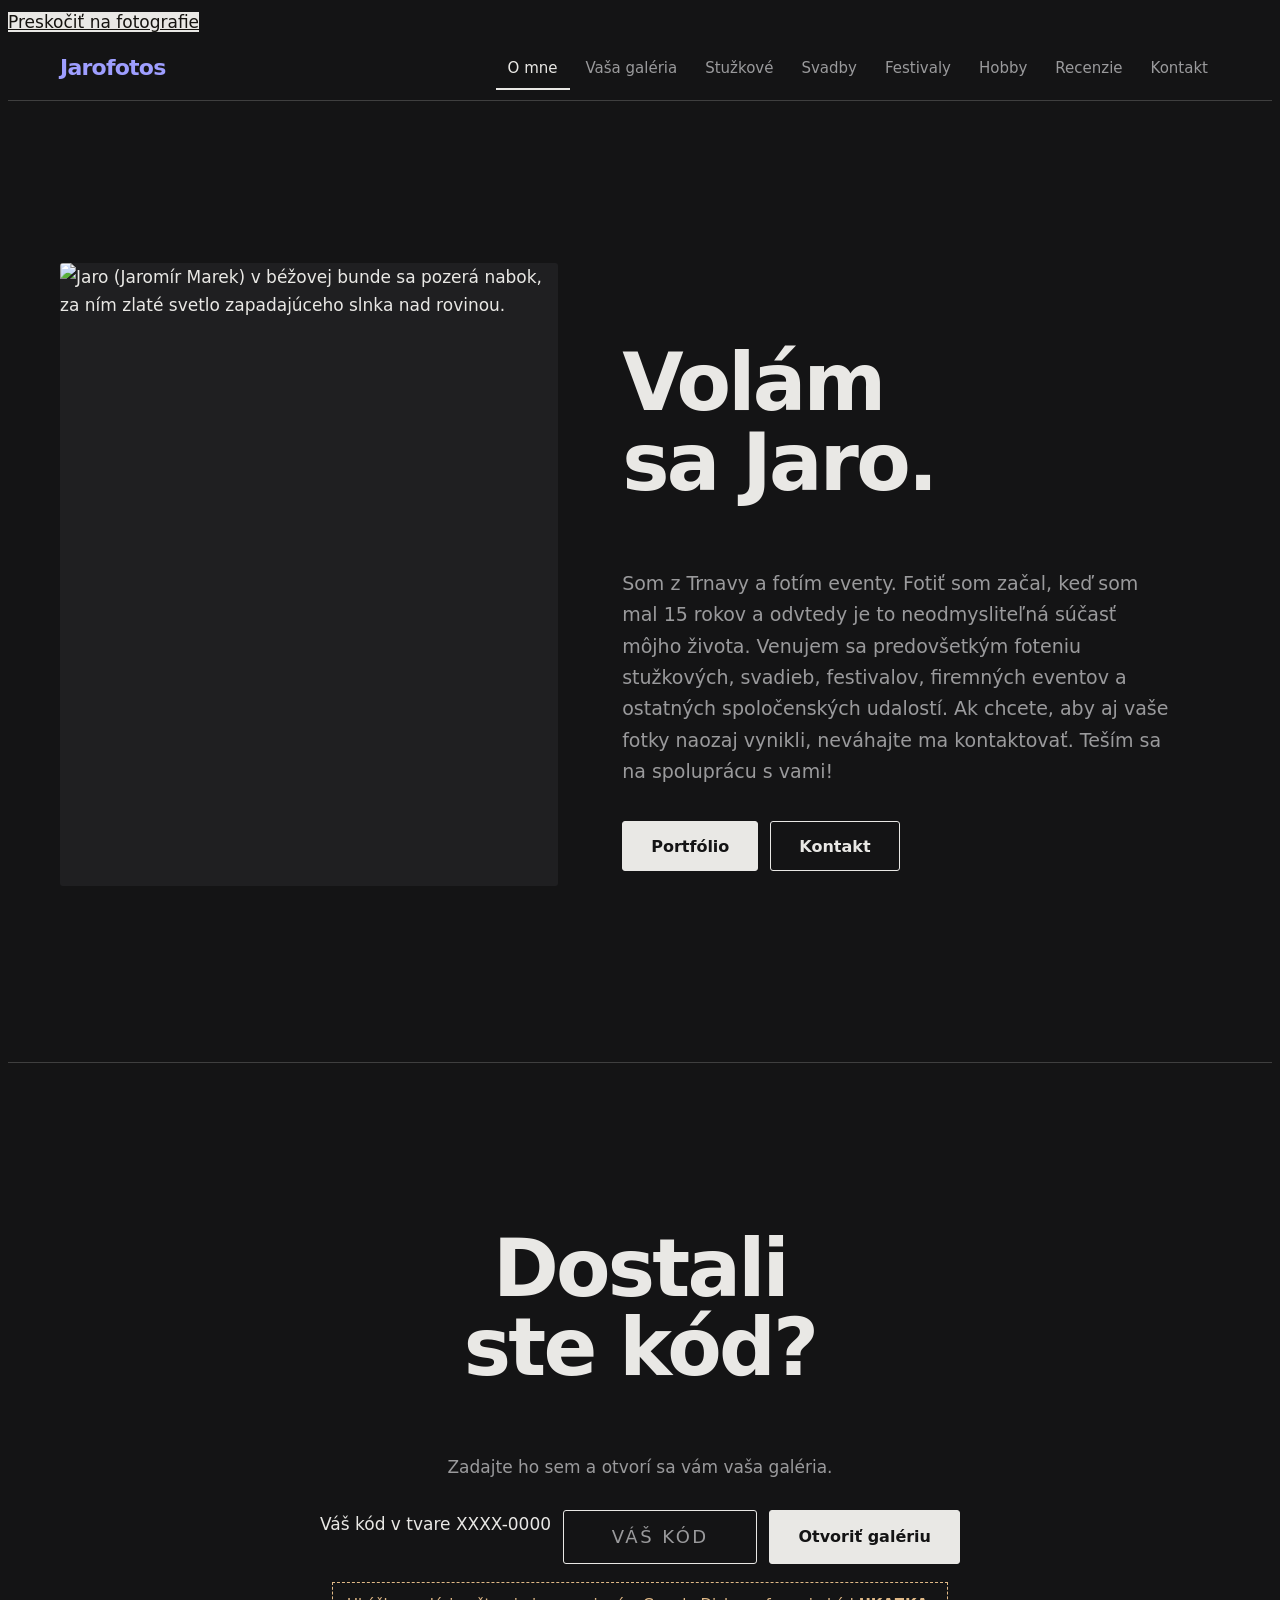
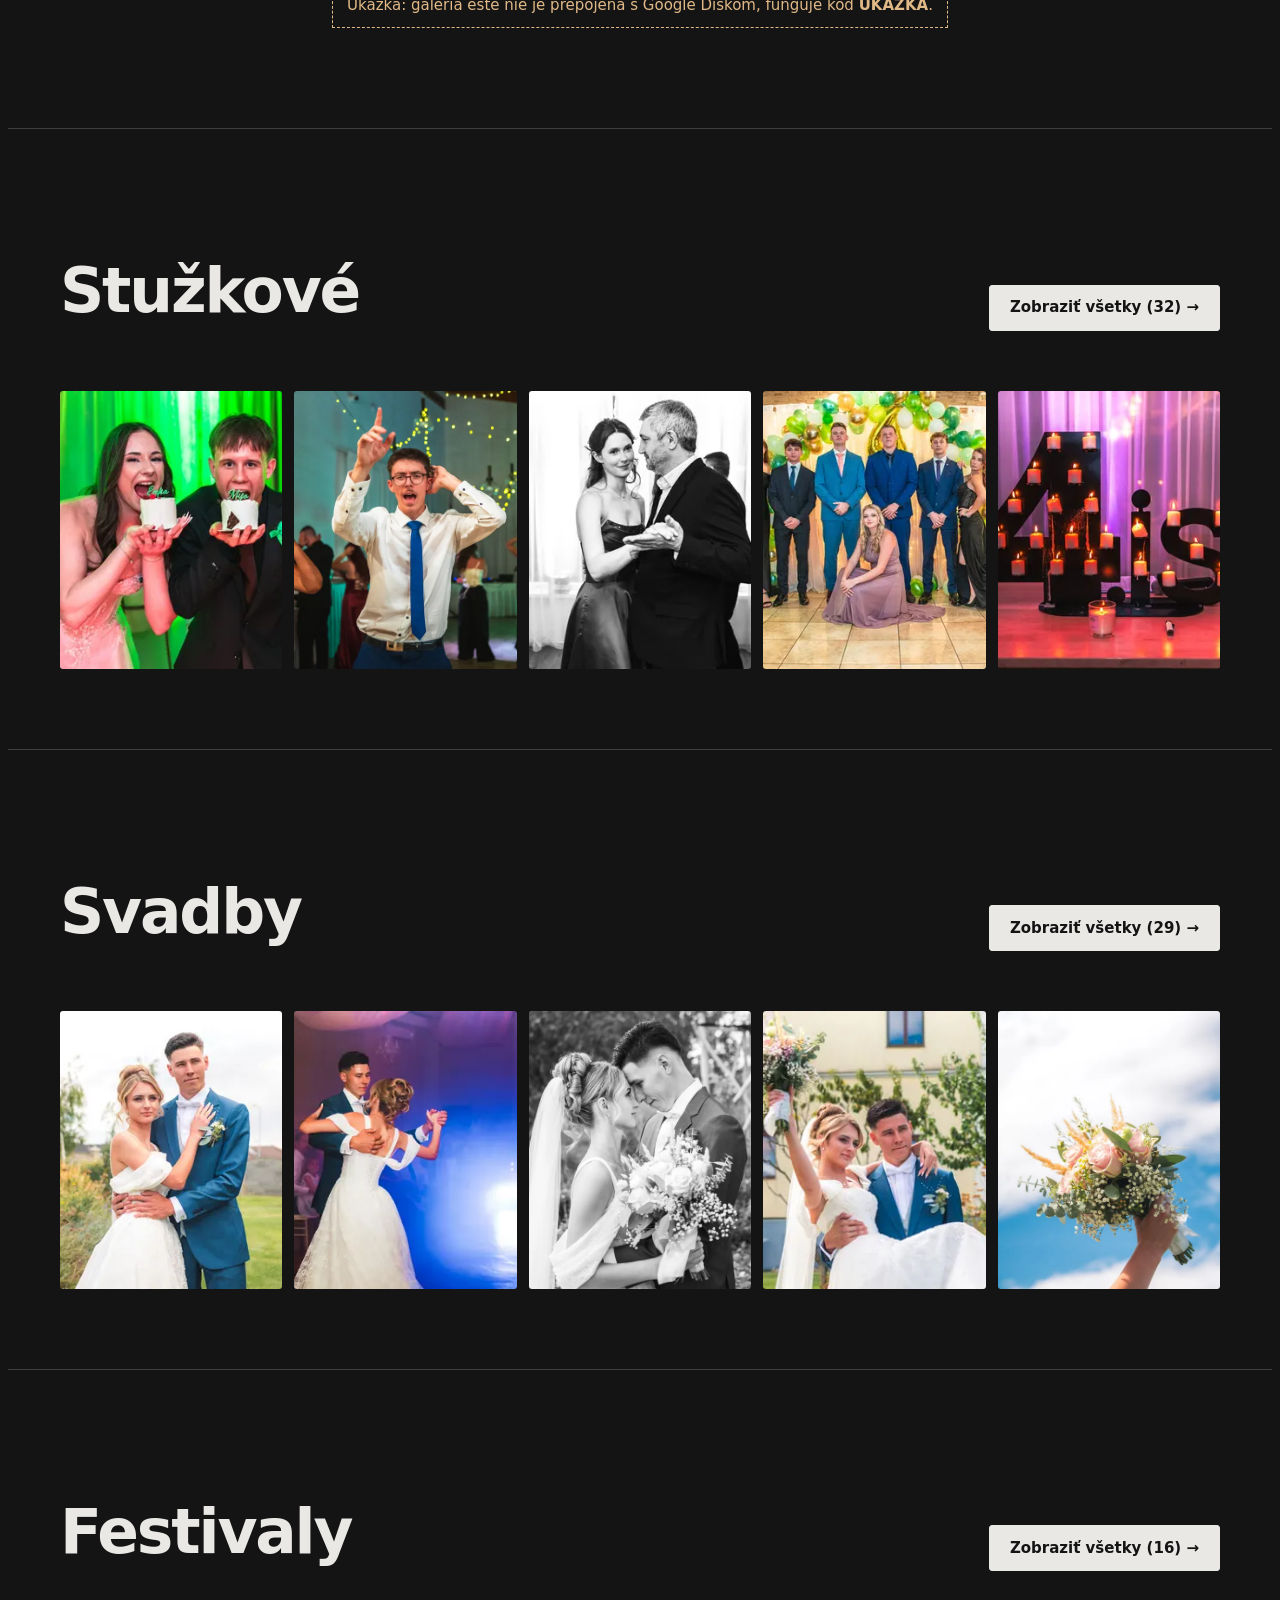
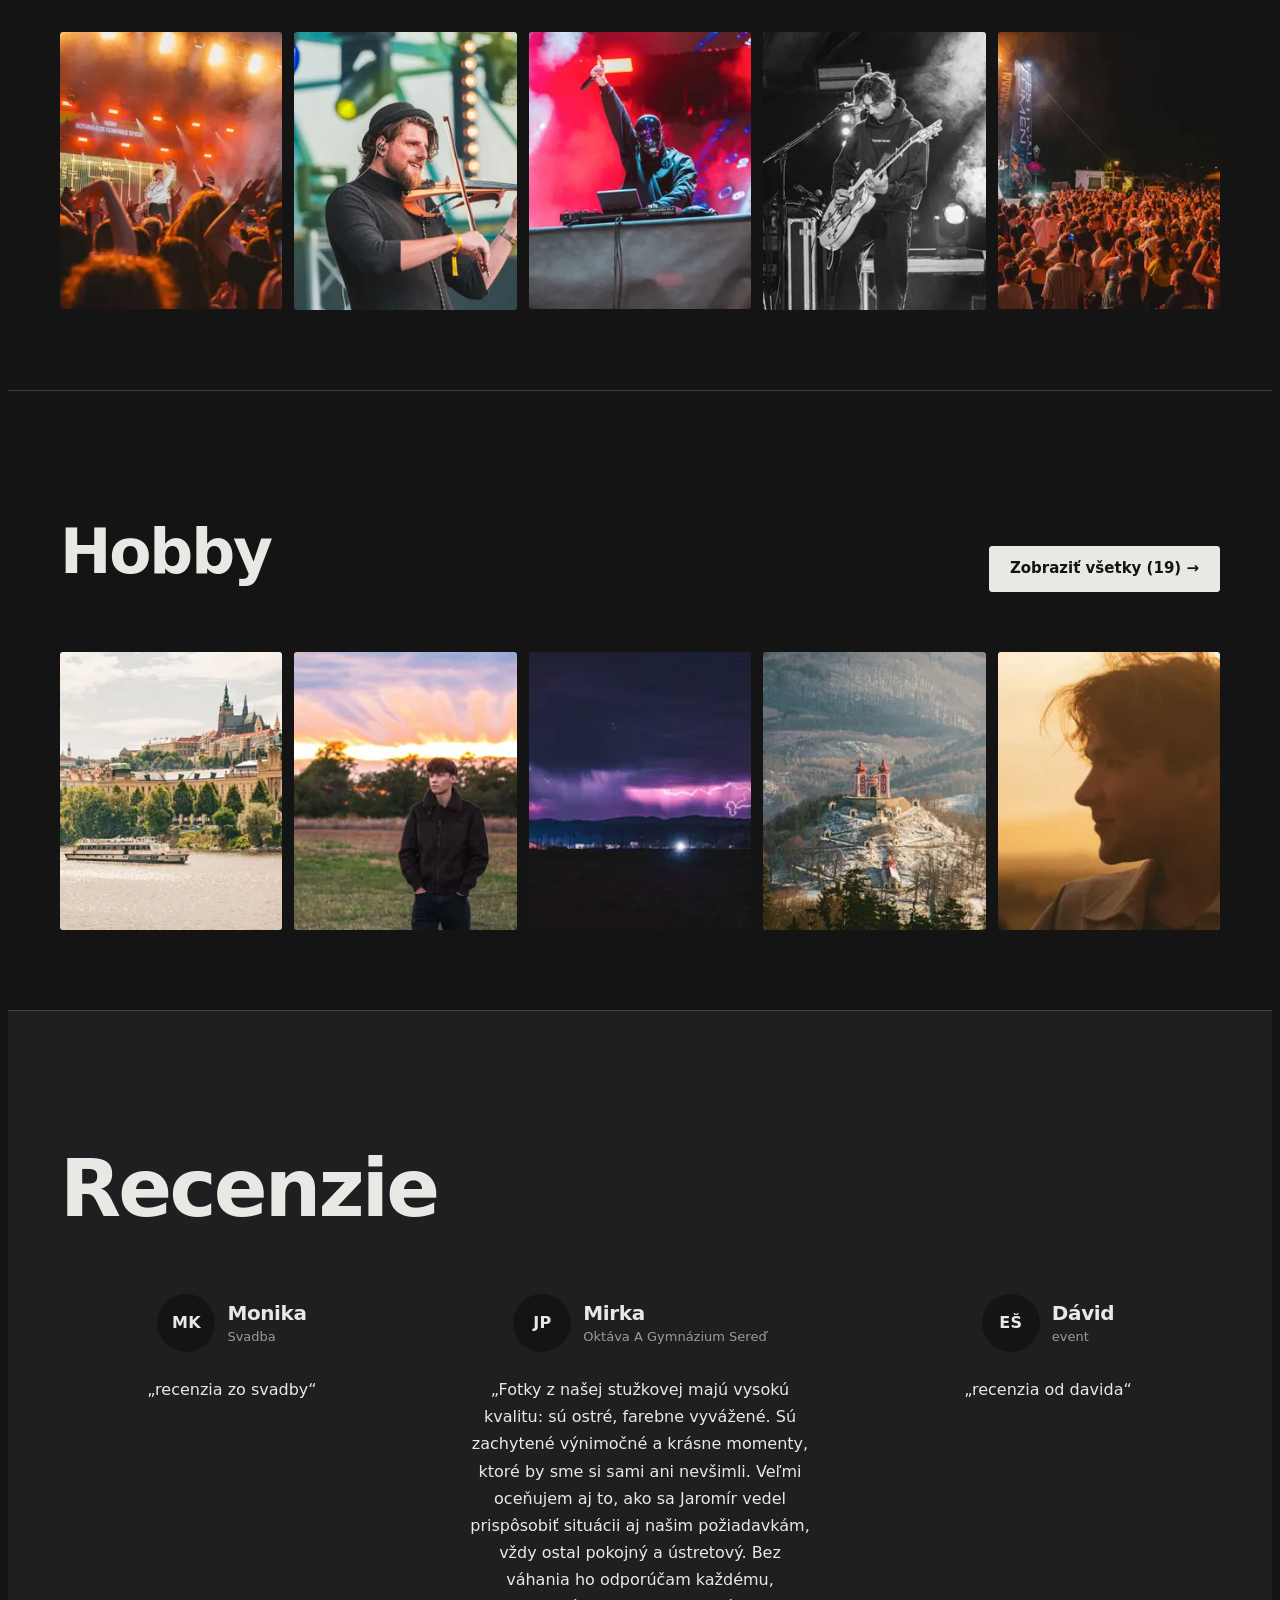
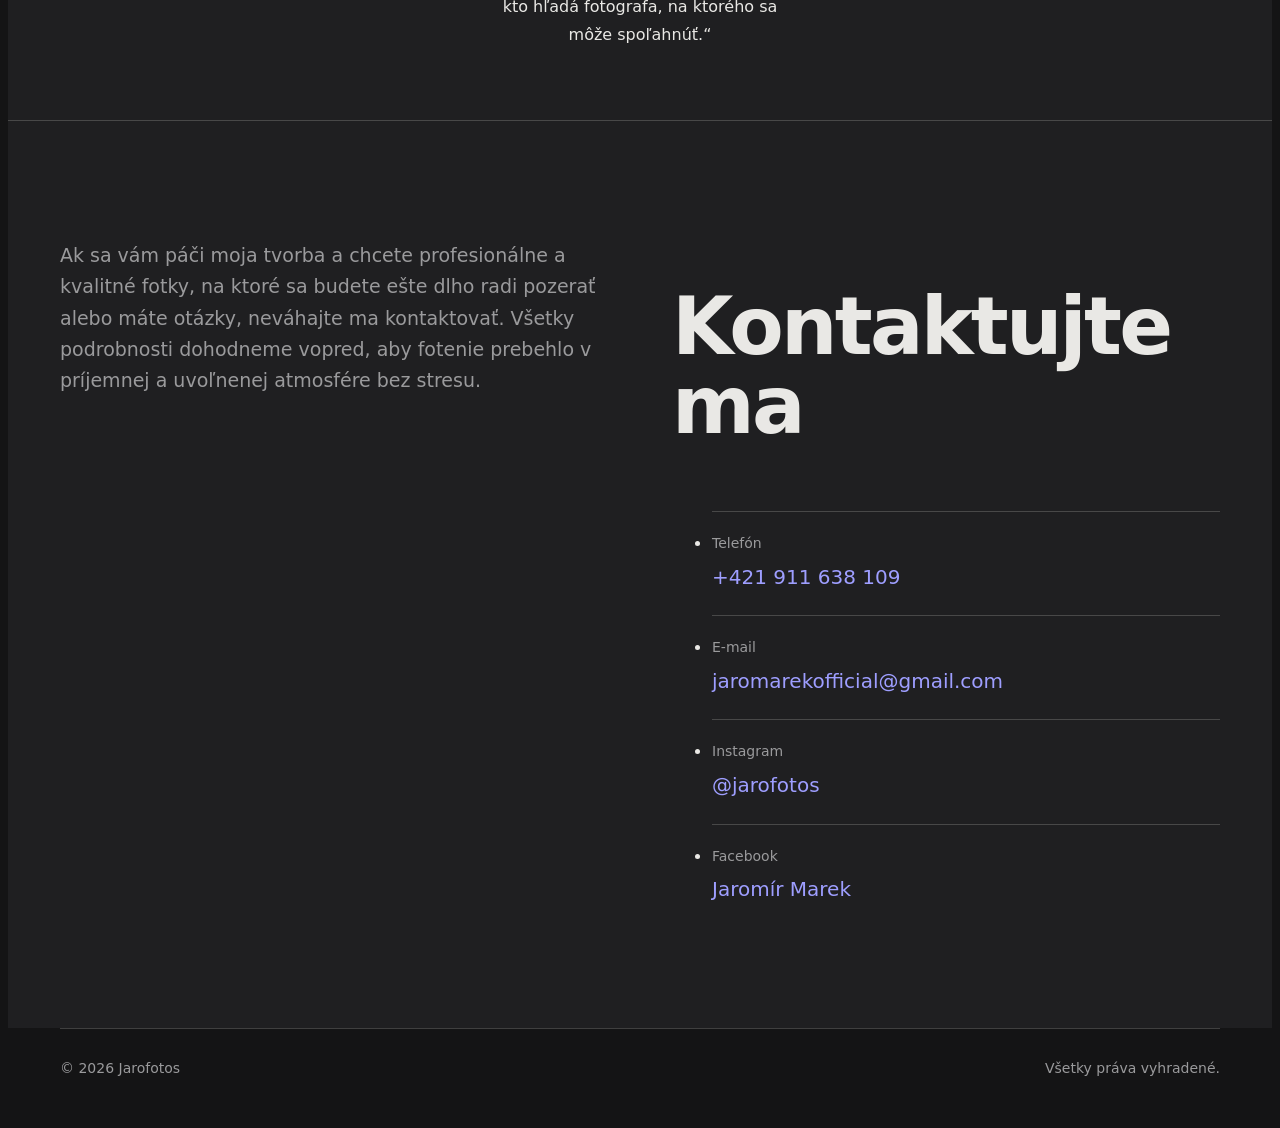
==== commit 49719773: "Remove eventy section and nav link from 5-album" ====
--- a/5-album/index.html
+++ b/5-album/index.html
@@ -22,7 +22,7 @@
   <div class="wrap bar">
     <a class="logo" href="#top">Jarofotos</a>
     <nav class="menu" id="menu" aria-label="Hlavné menu">
-      <a href="#o-mne">O mne</a><a href="#klient">Vaša galéria</a><a href="#stuzkove">Stužkové</a><a href="#svadby">Svadby</a><a href="#festivaly">Festivaly</a><a href="#eventy">Eventy</a><a href="#hobby">Hobby</a><a href="#recenzie">Recenzie</a><a href="#kontakt">Kontakt</a>
+      <a href="#o-mne">O mne</a><a href="#klient">Vaša galéria</a><a href="#stuzkove">Stužkové</a><a href="#svadby">Svadby</a><a href="#festivaly">Festivaly</a><a href="#hobby">Hobby</a><a href="#recenzie">Recenzie</a><a href="#kontakt">Kontakt</a>
     </nav>
   </div>
 </header>
@@ -143,28 +143,6 @@
       <a class="t more" href="../assets/img/festivaly-vp3978-1600.webp" data-caption="Bubeník"><img src="../assets/img/festivaly-vp3978-960.webp" srcset="../assets/img/festivaly-vp3978-480.webp 480w, ../assets/img/festivaly-vp3978-960.webp 960w, ../assets/img/festivaly-vp3978-1600.webp 1600w" sizes="(min-width: 861px) 214px, 42vw" width="1600" height="1067" alt="Bradatý bubeník s okuliarmi hrá na bicie pri mikrofónoch." loading="lazy" decoding="async"></a>
       <a class="t more" href="../assets/img/festivaly-vp4635-1600.webp" data-caption="Klávesy"><img src="../assets/img/festivaly-vp4635-960.webp" srcset="../assets/img/festivaly-vp4635-480.webp 480w, ../assets/img/festivaly-vp4635-960.webp 960w, ../assets/img/festivaly-vp4635-1600.webp 1600w" sizes="(min-width: 861px) 214px, 42vw" width="1600" height="1067" alt="Klávesista stojí za klávesami medzi modrými a oranžovými svetelnými lúčmi." loading="lazy" decoding="async"></a>
       <a class="t more" href="../assets/img/festivaly-vp8349-1600.webp" data-caption="Basgitarista"><img src="../assets/img/festivaly-vp8349-960.webp" srcset="../assets/img/festivaly-vp8349-480.webp 480w, ../assets/img/festivaly-vp8349-960.webp 960w, ../assets/img/festivaly-vp8349-1600.webp 1600w" sizes="(min-width: 861px) 214px, 42vw" width="1600" height="1060" alt="Basgitarista v modrej košeli hrá na pódiu, za ním bicie a svetelná konštrukcia." loading="lazy" decoding="async"></a>
-    </div>
-  </div></section>
-
-  <section class="cat" id="eventy" aria-labelledby="h-eventy"><div class="wrap">
-    <div class="cat-head rev"><h2 id="h-eventy">Eventy</h2><a class="cat-all" href="#kat-eventy">Zobraziť všetky (16) →</a></div>
-    <div class="strip">
-      <a class="t rev" href="../assets/img/eventy-dsc1064-1600.webp" data-lightbox data-caption="Cyklisti"><img src="../assets/img/eventy-dsc1064-960.webp" srcset="../assets/img/eventy-dsc1064-480.webp 480w, ../assets/img/eventy-dsc1064-960.webp 960w, ../assets/img/eventy-dsc1064-1600.webp 1600w" sizes="(min-width: 861px) 214px, 42vw" width="1600" height="1066" alt="Skupina cyklistov v zelených dresoch a prilbách jazdí v pelotóne, v pozadí ďalší jazdci." loading="lazy" decoding="async"></a>
-      <a class="t rev" href="../assets/img/eventy-modra7468-1600.webp" data-lightbox data-caption="Traja priatelia"><img src="../assets/img/eventy-modra7468-960.webp" srcset="../assets/img/eventy-modra7468-480.webp 480w, ../assets/img/eventy-modra7468-960.webp 960w, ../assets/img/eventy-modra7468-1600.webp 1600w" sizes="(min-width: 861px) 214px, 42vw" width="1600" height="1067" alt="Traja mladí ľudia sa objímajú a usmievajú do objektívu vo večernom osvetlenom nádvorí, za nimi diváci." loading="lazy" decoding="async"></a>
-      <a class="t rev" href="../assets/img/eventy-dsc2747-1600.webp" data-lightbox data-caption="Na javisku"><img src="../assets/img/eventy-dsc2747-960.webp" srcset="../assets/img/eventy-dsc2747-480.webp 480w, ../assets/img/eventy-dsc2747-960.webp 960w, ../assets/img/eventy-dsc2747-1600.webp 1600w" sizes="(min-width: 861px) 214px, 42vw" width="1600" height="1067" alt="Skupina ľudí v modrých a farebných kostýmoch stojí na javisku pred plným hľadiskom s červenými sedadlami." loading="lazy" decoding="async"></a>
-      <a class="t rev" href="../assets/img/eventy-dsc5639-1600.webp" data-lightbox data-caption="Za mixpultom"><img src="../assets/img/eventy-dsc5639-960.webp" srcset="../assets/img/eventy-dsc5639-480.webp 480w, ../assets/img/eventy-dsc5639-960.webp 960w, ../assets/img/eventy-dsc5639-1600.webp 1600w" sizes="(min-width: 861px) 214px, 42vw" width="1600" height="2400" alt="Čiernobiela fotografia: muž so slúchadlami stojí chrbtom pri mixpulte, pred ním hľadisko." loading="lazy" decoding="async"></a>
-      <a class="t rev" href="../assets/img/eventy-dsc2297-1600.webp" data-lightbox data-caption="Príprava nápojov"><img src="../assets/img/eventy-dsc2297-960.webp" srcset="../assets/img/eventy-dsc2297-480.webp 480w, ../assets/img/eventy-dsc2297-960.webp 960w, ../assets/img/eventy-dsc2297-1600.webp 1600w" sizes="(min-width: 861px) 214px, 42vw" width="1600" height="1067" alt="Muž v bielom tričku a čiernej zástere ukladá fľaše vína za radom pohárov na bielom stole." loading="lazy" decoding="async"></a>
-      <a class="t more" href="../assets/img/eventy-9253-1600.webp" data-caption="Hudobník"><img src="../assets/img/eventy-9253-960.webp" srcset="../assets/img/eventy-9253-480.webp 480w, ../assets/img/eventy-9253-960.webp 960w, ../assets/img/eventy-9253-1600.webp 1600w" sizes="(min-width: 861px) 214px, 42vw" width="1600" height="2400" alt="Hudobník s husľami sedí na stoličke, vpredu sú kvety, v pozadí drevené obloženie." loading="lazy" decoding="async"></a>
-      <a class="t more" href="../assets/img/eventy-dsc1163-1600.webp" data-caption="Pred hľadiskom"><img src="../assets/img/eventy-dsc1163-960.webp" srcset="../assets/img/eventy-dsc1163-480.webp 480w, ../assets/img/eventy-dsc1163-960.webp 960w, ../assets/img/eventy-dsc1163-1600.webp 1600w" sizes="(min-width: 861px) 214px, 42vw" width="1600" height="1067" alt="Muž v béžovom obleku hovorí do mikrofónu pred hľadiskom s červenými sedadlami." loading="lazy" decoding="async"></a>
-      <a class="t more" href="../assets/img/eventy-dsc1239-1600.webp" data-caption="Diskusia"><img src="../assets/img/eventy-dsc1239-960.webp" srcset="../assets/img/eventy-dsc1239-480.webp 480w, ../assets/img/eventy-dsc1239-960.webp 960w, ../assets/img/eventy-dsc1239-1600.webp 1600w" sizes="(min-width: 861px) 214px, 42vw" width="1600" height="1067" alt="Štyria ľudia sedia na pohovkách na javisku pred bielym pozadím a rozprávajú sa." loading="lazy" decoding="async"></a>
-      <a class="t more" href="../assets/img/eventy-dsc2090-1600.webp" data-caption="Rozhovor pri vode"><img src="../assets/img/eventy-dsc2090-960.webp" srcset="../assets/img/eventy-dsc2090-480.webp 480w, ../assets/img/eventy-dsc2090-960.webp 960w, ../assets/img/eventy-dsc2090-1600.webp 1600w" sizes="(min-width: 861px) 214px, 42vw" width="1600" height="1064" alt="Traja ľudia sedia na ratanových kreslách na terase pri vode a rozprávajú sa." loading="lazy" decoding="async"></a>
-      <a class="t more" href="../assets/img/eventy-dsc2245-1417.webp" data-caption="Rečník"><img src="../assets/img/eventy-dsc2245-960.webp" srcset="../assets/img/eventy-dsc2245-480.webp 480w, ../assets/img/eventy-dsc2245-960.webp 960w, ../assets/img/eventy-dsc2245-1417.webp 1417w" sizes="(min-width: 861px) 214px, 42vw" width="1417" height="2125" alt="Čiernobiela fotografia: muž v obleku stojí sklonený na javisku pred veľkou projekciou s nápisom." loading="lazy" decoding="async"></a>
-      <a class="t more" href="../assets/img/eventy-dsc5323-1600.webp" data-caption="Pečivo"><img src="../assets/img/eventy-dsc5323-960.webp" srcset="../assets/img/eventy-dsc5323-480.webp 480w, ../assets/img/eventy-dsc5323-960.webp 960w, ../assets/img/eventy-dsc5323-1600.webp 1600w" sizes="(min-width: 861px) 214px, 42vw" width="1600" height="1060" alt="Tanier sušienok a koláčikov na stole, v rozmazanom pozadí pohár." loading="lazy" decoding="async"></a>
-      <a class="t more" href="../assets/img/eventy-modra7317-1600.webp" data-caption="Plátená taška"><img src="../assets/img/eventy-modra7317-960.webp" srcset="../assets/img/eventy-modra7317-480.webp 480w, ../assets/img/eventy-modra7317-960.webp 960w, ../assets/img/eventy-modra7317-1600.webp 1600w" sizes="(min-width: 861px) 214px, 42vw" width="1600" height="1067" alt="Biela plátená taška s nápisom je opretá o biely stĺp, v pozadí svetelné girlandy večerného nádvoria." loading="lazy" decoding="async"></a>
-      <a class="t more" href="../assets/img/eventy-modra7386-1600.webp" data-caption="Rozhovor"><img src="../assets/img/eventy-modra7386-960.webp" srcset="../assets/img/eventy-modra7386-480.webp 480w, ../assets/img/eventy-modra7386-960.webp 960w, ../assets/img/eventy-modra7386-1600.webp 1600w" sizes="(min-width: 861px) 214px, 42vw" width="1600" height="1067" alt="Žena v žltom, žena v tyrkysovom saku a muž v kockovanom saku sedia pri stole a rozprávajú sa, v pozadí svieti obrazovka." loading="lazy" decoding="async"></a>
-      <a class="t more" href="../assets/img/eventy-modra7389-1600.webp" data-caption="Kytica na stole"><img src="../assets/img/eventy-modra7389-960.webp" srcset="../assets/img/eventy-modra7389-480.webp 480w, ../assets/img/eventy-modra7389-960.webp 960w, ../assets/img/eventy-modra7389-1600.webp 1600w" sizes="(min-width: 861px) 214px, 42vw" width="1600" height="1067" alt="Kytica bielych kvetov v tyrkysovom obale a dva poháre s nápojom na okrúhlom stolíku vo večernom osvetlení." loading="lazy" decoding="async"></a>
-      <a class="t more" href="../assets/img/eventy-modra7426-1600.webp" data-caption="Podanie ruky"><img src="../assets/img/eventy-modra7426-960.webp" srcset="../assets/img/eventy-modra7426-480.webp 480w, ../assets/img/eventy-modra7426-960.webp 960w, ../assets/img/eventy-modra7426-1600.webp 1600w" sizes="(min-width: 861px) 214px, 42vw" width="1600" height="1138" alt="Žena v tyrkysovom kabáte si podáva ruku s mladým mužom v tmavom saku, v pozadí hostia vo večernom nádvorí." loading="lazy" decoding="async"></a>
-      <a class="t more" href="../assets/img/eventy-sered1920-1600.webp" data-caption="Interiér"><img src="../assets/img/eventy-sered1920-960.webp" srcset="../assets/img/eventy-sered1920-480.webp 480w, ../assets/img/eventy-sered1920-960.webp 960w, ../assets/img/eventy-sered1920-1600.webp 1600w" sizes="(min-width: 861px) 214px, 42vw" width="1600" height="1067" alt="Svetlá miestnosť s dvoma tmavými kreslami a drevenou lamelovou stenou." loading="lazy" decoding="async"></a>
     </div>
   </div></section>
 
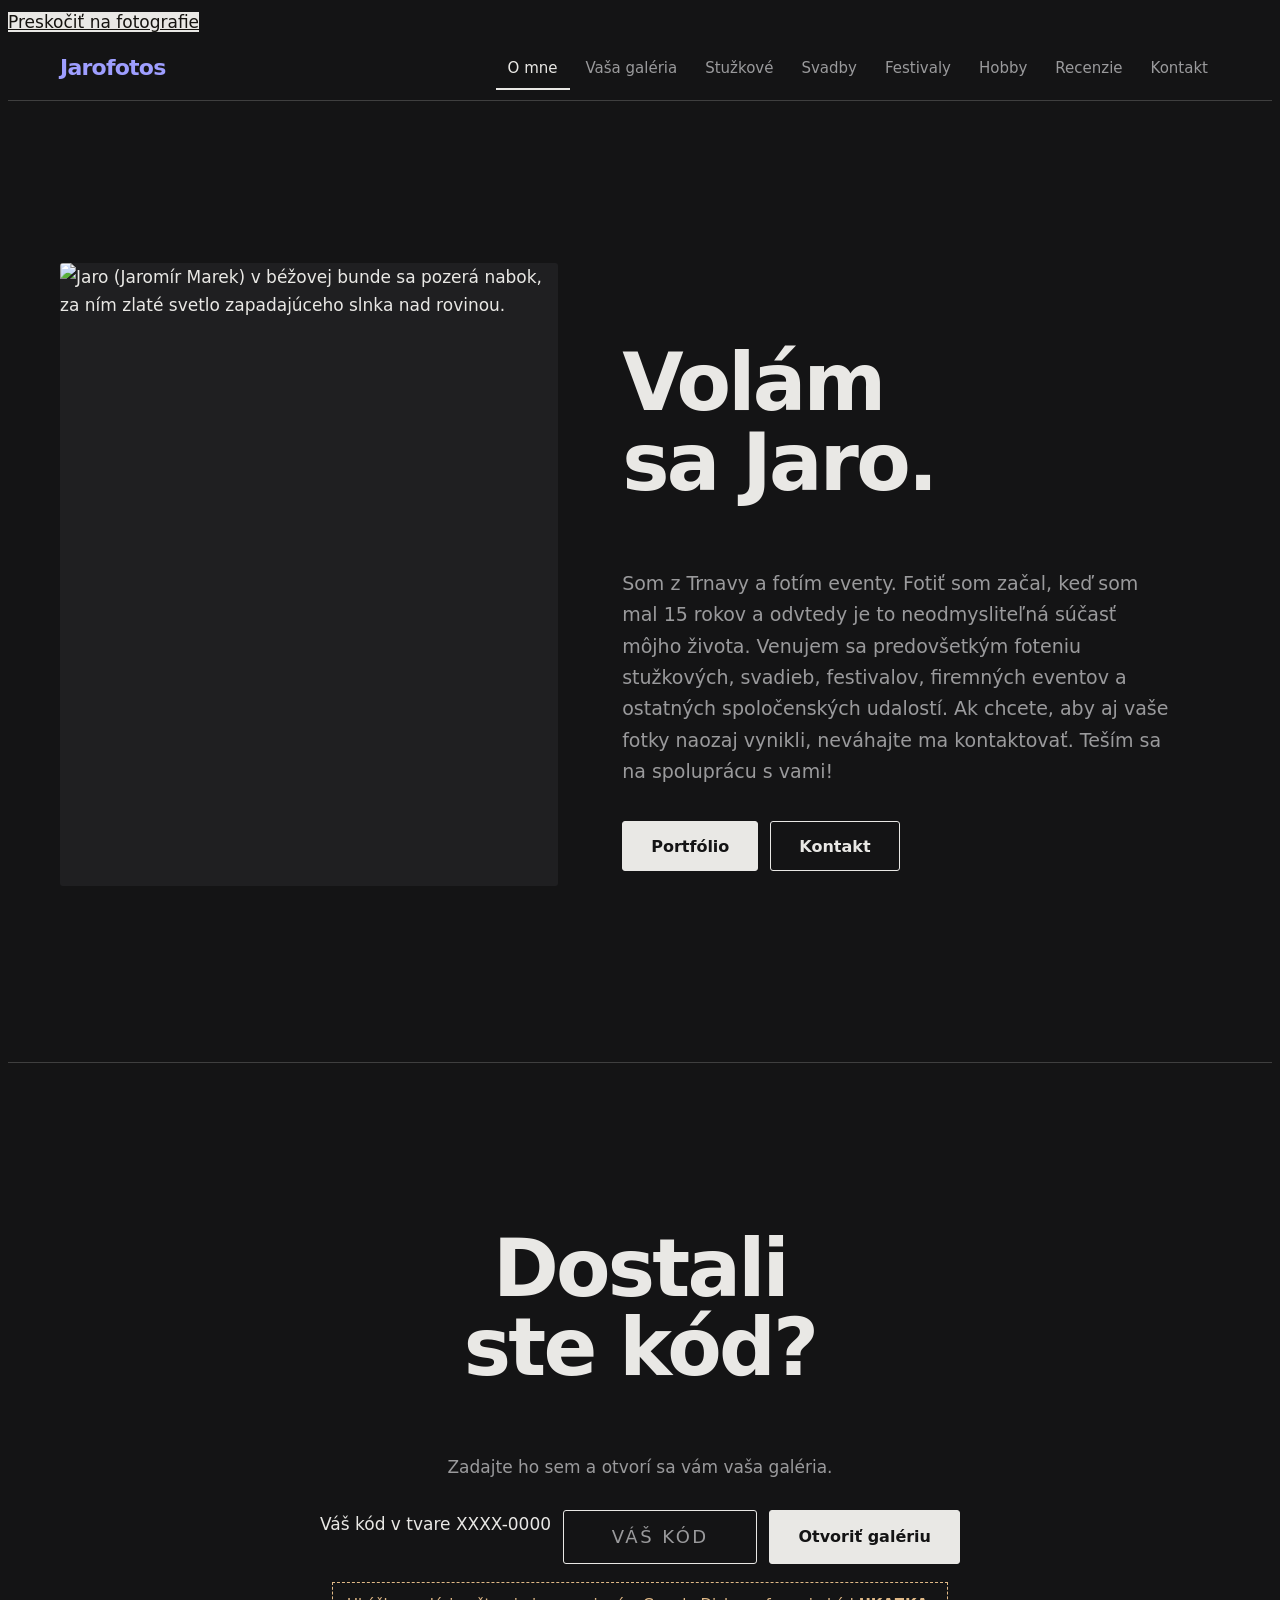
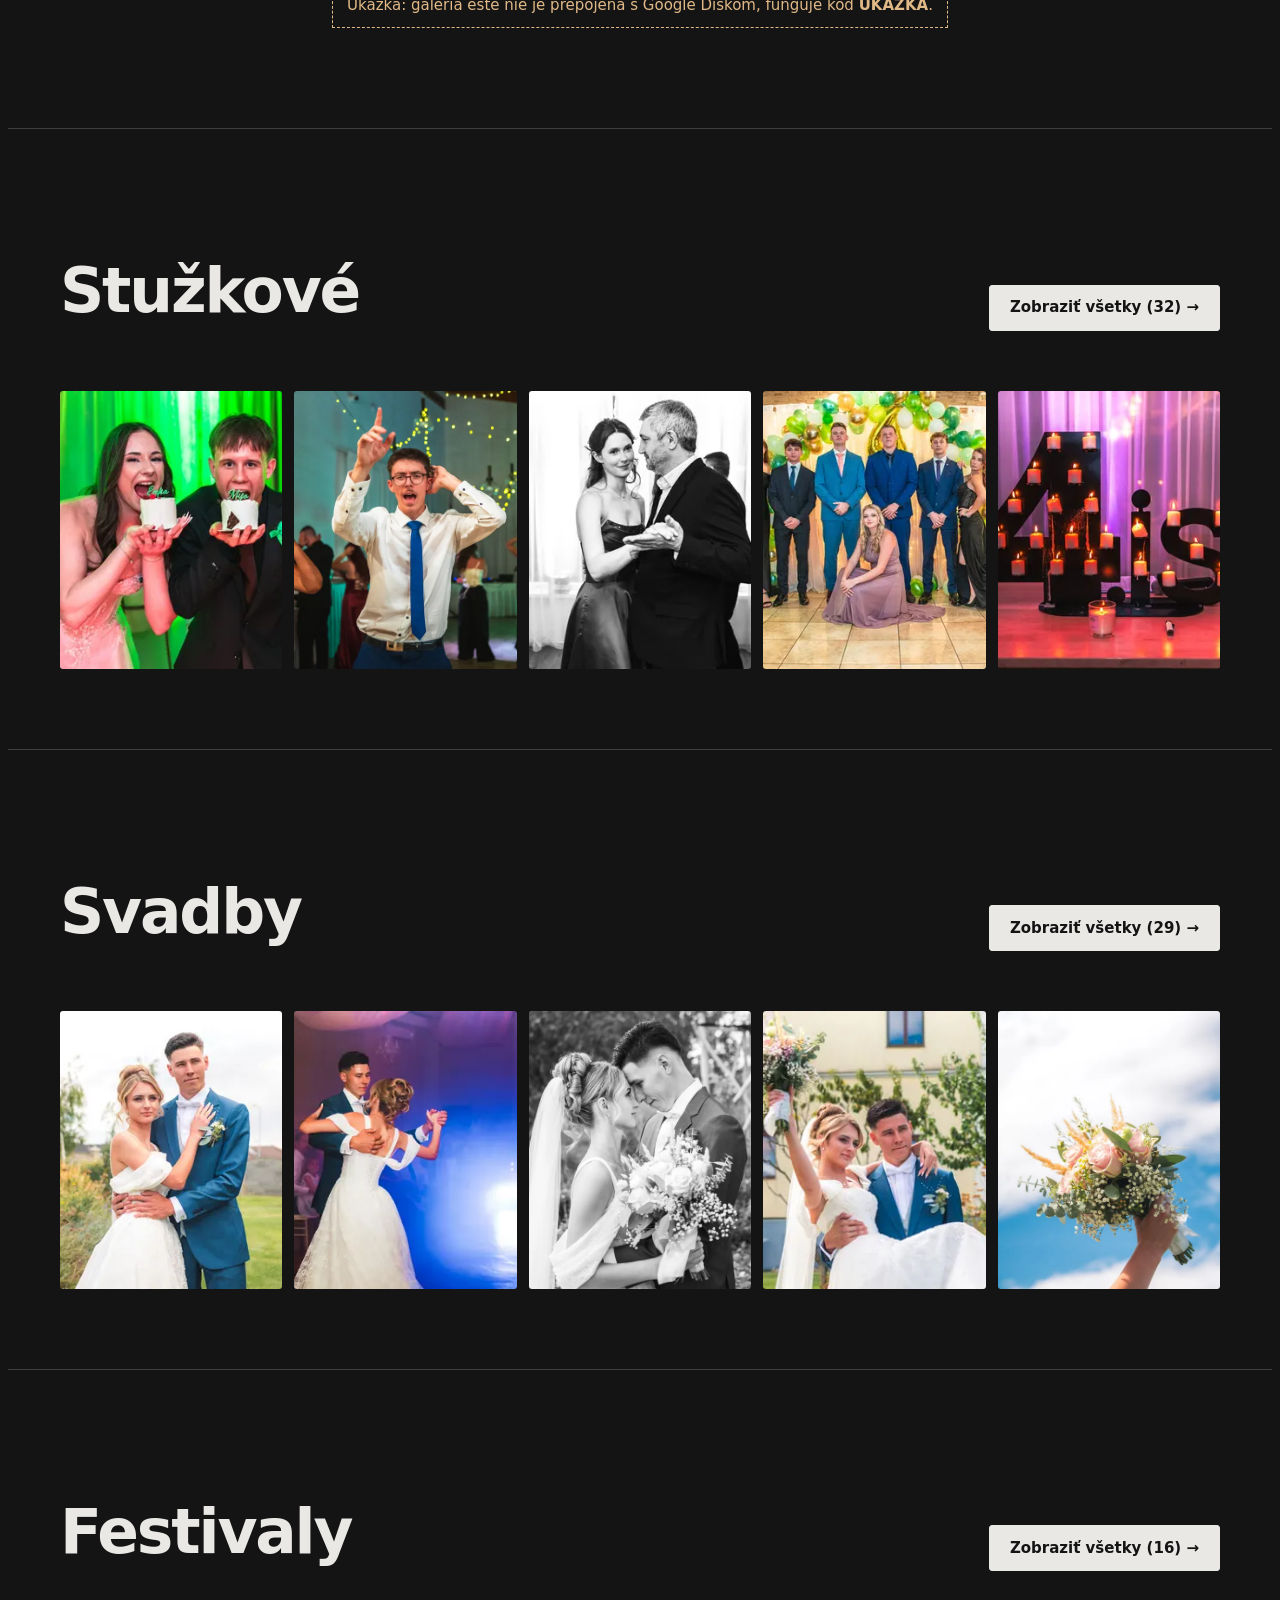
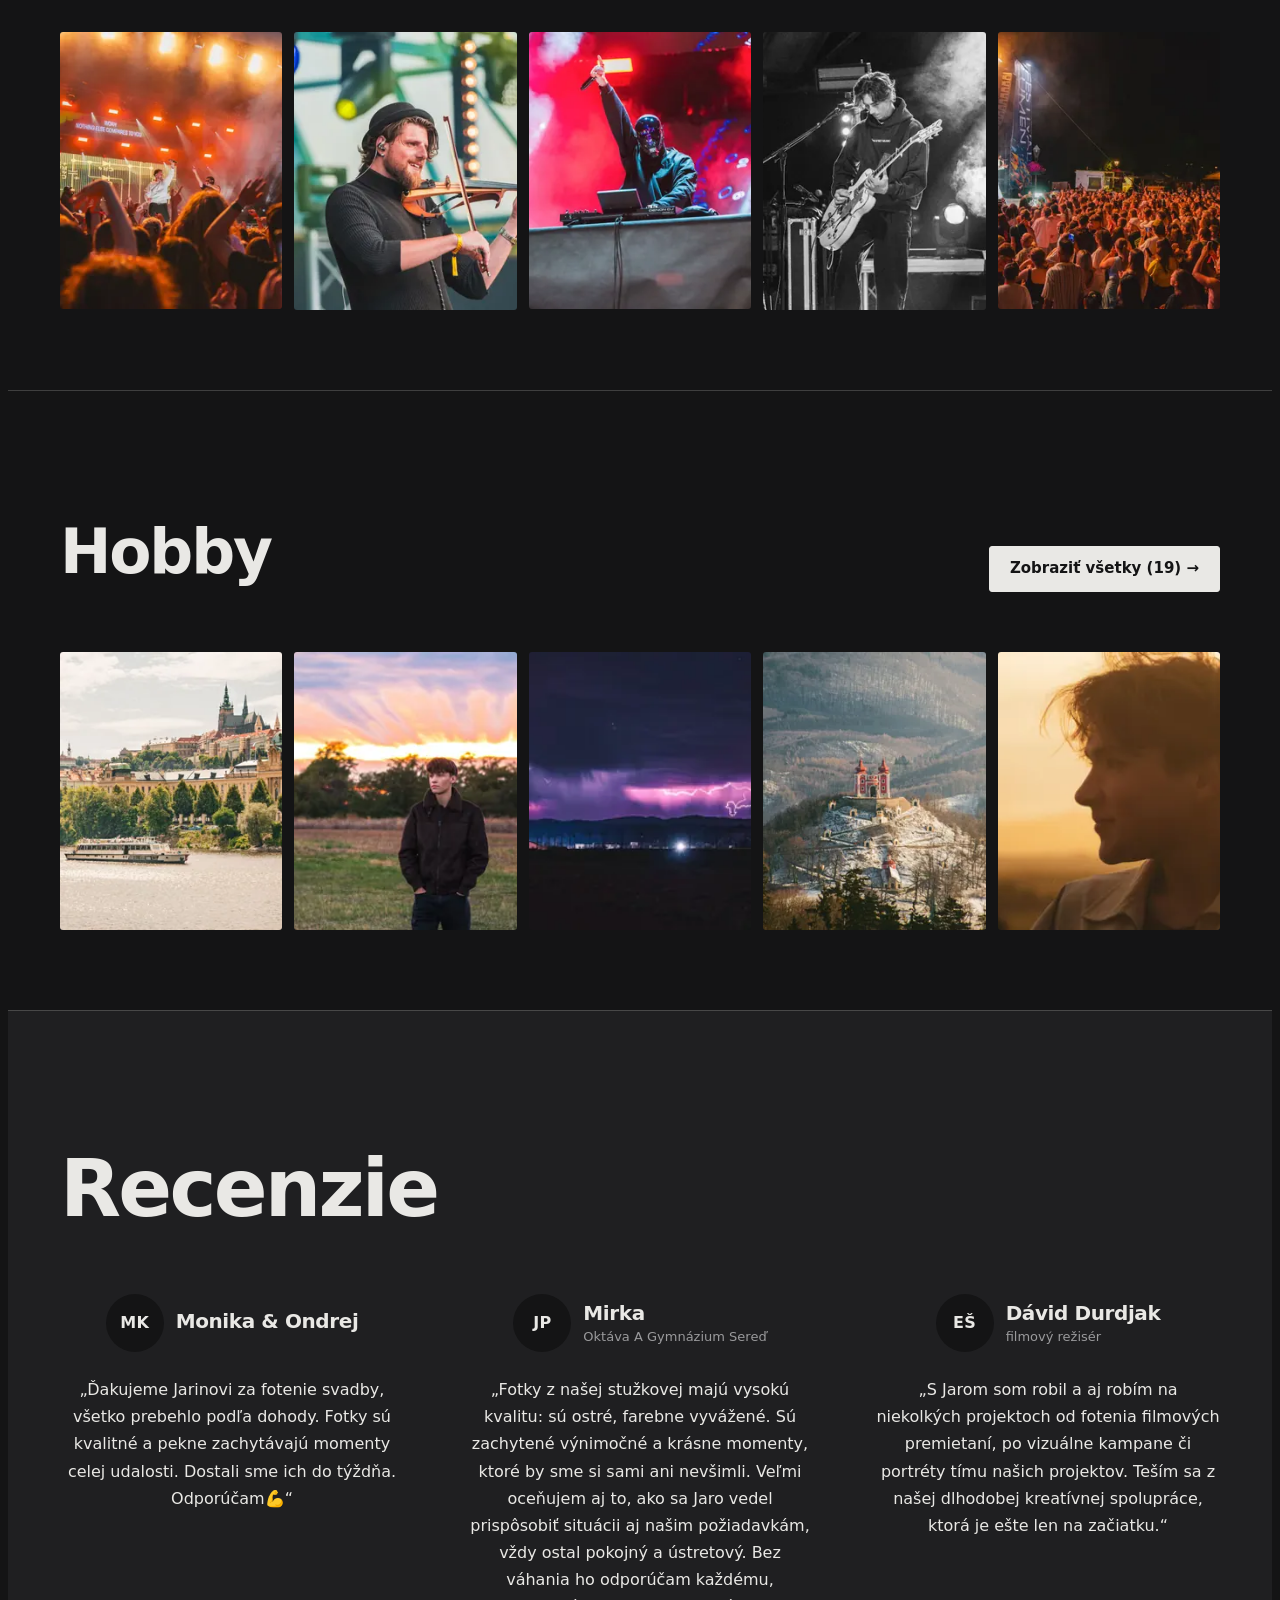
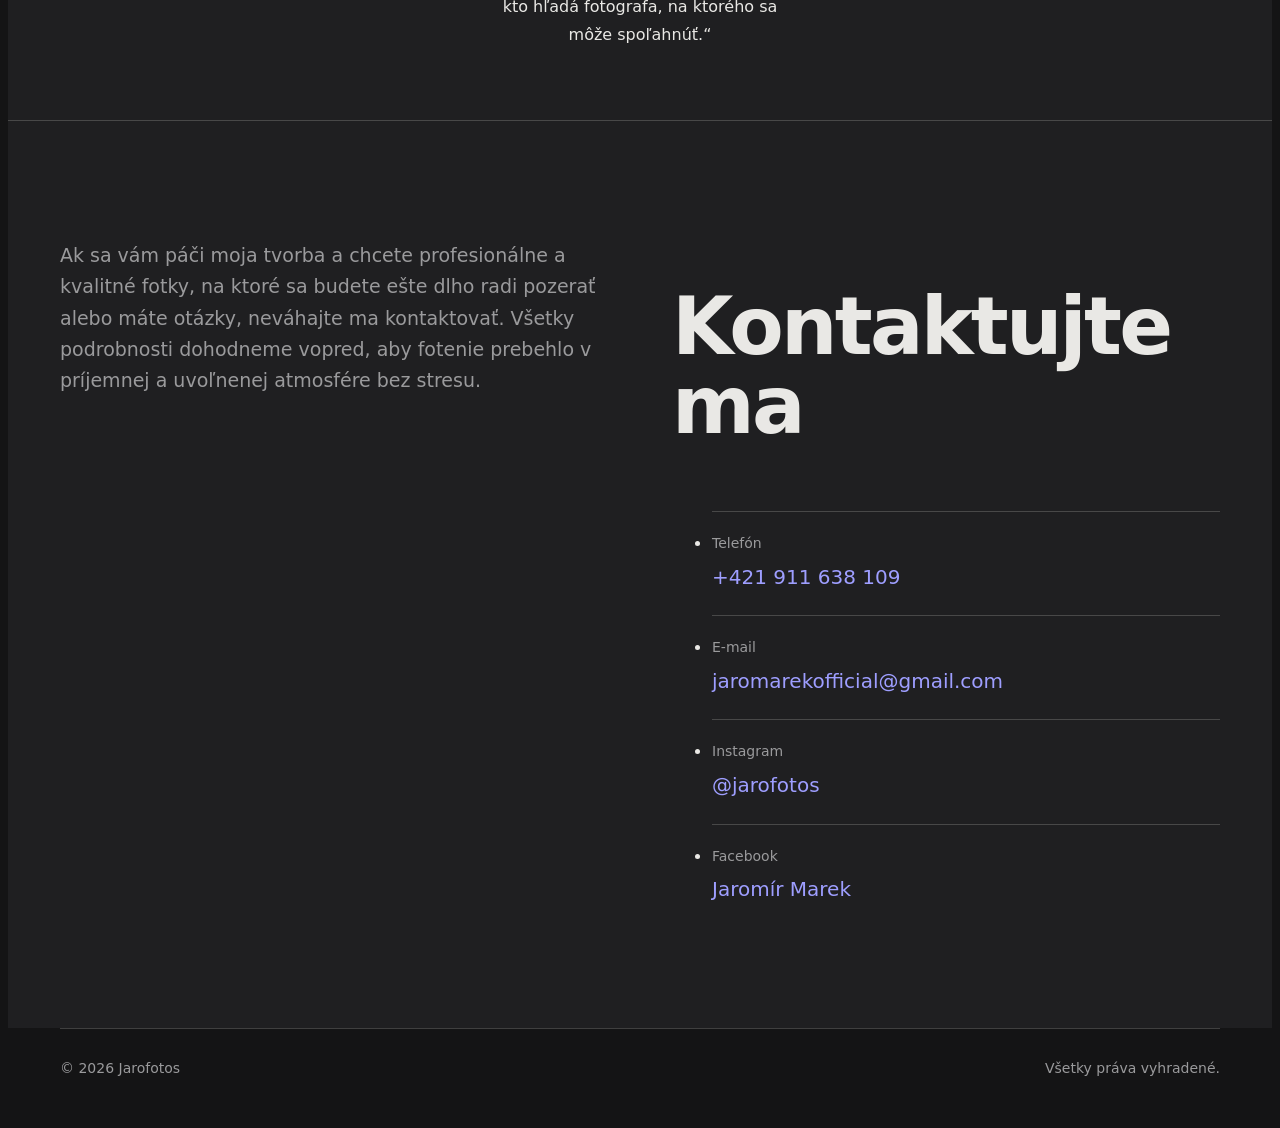
==== commit be4f732b: "Update index.html" ====
--- a/5-album/index.html
+++ b/5-album/index.html
@@ -179,11 +179,11 @@
         <div class="review__head">
           <div class="review__avatar" aria-hidden="true">MK</div>
           <div class="review__id">
-            <p class="review__name">Monika</p>
-            <p class="review__role">Svadba</p>
+            <p class="review__name">Monika & Ondrej</p>
+            <p class="review__role"></p>
           </div>
         </div>
-        <blockquote class="review__quote">„recenzia zo svadby“</blockquote>
+        <blockquote class="review__quote">„Ďakujeme Jarinovi za fotenie svadby, všetko prebehlo podľa dohody. Fotky sú kvalitné a pekne zachytávajú momenty celej udalosti. Dostali sme ich do týždňa. Odporúčam💪“</blockquote>
       </article>
       <article class="review rev">
         <div class="review__head">
@@ -193,17 +193,17 @@
             <p class="review__role">Oktáva A Gymnázium Sereď</p>
           </div>
         </div>
-        <blockquote class="review__quote">„Fotky z našej stužkovej majú vysokú kvalitu: sú ostré, farebne vyvážené. Sú zachytené výnimočné a krásne momenty, ktoré by sme si sami ani nevšimli. Veľmi oceňujem aj to, ako sa Jaromír vedel prispôsobiť situácii aj našim požiadavkám, vždy ostal pokojný a ústretový. Bez váhania ho odporúčam každému, kto hľadá fotografa, na ktorého sa môže spoľahnúť.“</blockquote>
+        <blockquote class="review__quote">„Fotky z našej stužkovej majú vysokú kvalitu: sú ostré, farebne vyvážené. Sú zachytené výnimočné a krásne momenty, ktoré by sme si sami ani nevšimli. Veľmi oceňujem aj to, ako sa Jaro vedel prispôsobiť situácii aj našim požiadavkám, vždy ostal pokojný a ústretový. Bez váhania ho odporúčam každému, kto hľadá fotografa, na ktorého sa môže spoľahnúť.“</blockquote>
       </article>
       <article class="review rev">
         <div class="review__head">
           <div class="review__avatar" aria-hidden="true">EŠ</div>
           <div class="review__id">
-            <p class="review__name">Dávid</p>
-            <p class="review__role">event</p>
+            <p class="review__name">Dávid Durdjak</p>
+            <p class="review__role">filmový režisér</p>
           </div>
         </div>
-        <blockquote class="review__quote">„recenzia od davida“</blockquote>
+        <blockquote class="review__quote">„S Jarom som robil a aj robím na niekolkých projektoch od fotenia filmových premietaní, po vizuálne kampane či portréty tímu našich projektov. Teším sa z našej dlhodobej kreatívnej spolupráce, ktorá je ešte len na začiatku.“</blockquote>
       </article>
     </div>
   </div></section>
--- a/5-album/style.css
+++ b/5-album/style.css
@@ -97,10 +97,13 @@
 .back:hover{text-decoration:underline}
 #kat-title:focus{outline:none}
 #kat-view p.n{margin:10px 0 40px;color:var(--mute)}
-.masonry{columns:3 260px;column-gap:16px}
-.masonry a{display:block;break-inside:avoid;margin:0 0 16px;overflow:hidden;border-radius:3px;background:var(--bg-2);cursor:zoom-in}
-.masonry img{width:100%;height:auto;transition:transform .4s}
-.masonry a:hover img{transform:scale(1.03)}
+/* the new treatment applies only to the full-category gallery opened by "Zobraziť všetky" */
+.masonry{display:grid;grid-template-columns:repeat(4,minmax(0,1fr));gap:28px;align-items:start}
+.masonry__col{display:flex;flex-direction:column;gap:28px;min-width:0}
+.masonry a{position:relative;display:block;overflow:hidden;background:var(--bg-2);transition:box-shadow .6s ease}
+.masonry img{display:block;width:100%;height:auto;transition:transform .85s cubic-bezier(.2,.8,.2,1)}
+.masonry a:hover{z-index:2;box-shadow:0 12px 28px rgba(0,0,0,.28)}
+.masonry a:hover img{transform:scale(1.15)}
 
 /* ---------- recenzie: centered columns — round photo, quote, name, role ---------- */
 .reviews{padding:72px 0;background:var(--bg-2);border-block:1px solid var(--line)}
@@ -153,6 +156,8 @@
 @media (max-width:600px){
   .reviews{padding:64px 0}
   .reviews__grid{grid-template-columns:1fr;gap:56px}
+  .masonry{grid-template-columns:repeat(2,minmax(0,1fr));gap:20px}
+  .masonry__col{gap:20px}
 }
 @media (max-width:760px){
   html{scroll-padding-top:116px}
@@ -186,17 +191,11 @@
 .gal__actions{display:flex;flex-wrap:wrap;gap:12px}
 .gal__tip{color:var(--mute);font-size:15px;max-width:60ch}
 .gal__empty{padding:24px 0;color:var(--mute);max-width:48ch}
-/* row by row in camera order (CSS columns would fill column 1 first: in a 400-photo wedding the top row would show
-   photos 1, 101, 201, 301, and the lightbox and Tab order would run down a column); every tile is his 4:5,
-   the lightbox shows the whole photo */
-.grid{display:grid;grid-template-columns:repeat(auto-fill,minmax(150px,1fr));gap:12px}
-@media (min-width:900px){.grid{grid-template-columns:repeat(auto-fill,minmax(200px,1fr))}}
+/* client galleries share the category gallery's .masonry layout, so the only tile-specific bit is the loading fade */
 .tile{position:relative;margin:0}
-.tile__open{display:block;aspect-ratio:4/5;overflow:hidden;border-radius:3px;background:var(--bg-2);cursor:default}
-.tile__open img{width:100%;height:100%;object-fit:cover;transition:opacity .5s ease,transform .28s cubic-bezier(.2,.75,.2,1)}
-.tile__open:hover img{transform:scale(1.1)}
+.tile__open img{transition:opacity .5s ease,transform .85s cubic-bezier(.2,.8,.2,1)}
 .tile__open img.is-loading{opacity:0}
-.tile__fail{display:grid;place-items:center;height:100%;padding:16px;color:var(--mute);font-size:14px;text-align:center}
+.tile__fail{display:grid;place-items:center;min-height:120px;padding:16px;color:var(--mute);font-size:14px;text-align:center}
 
 /* version 5: keep the cursor static everywhere on the page */
 *{cursor:default!important}
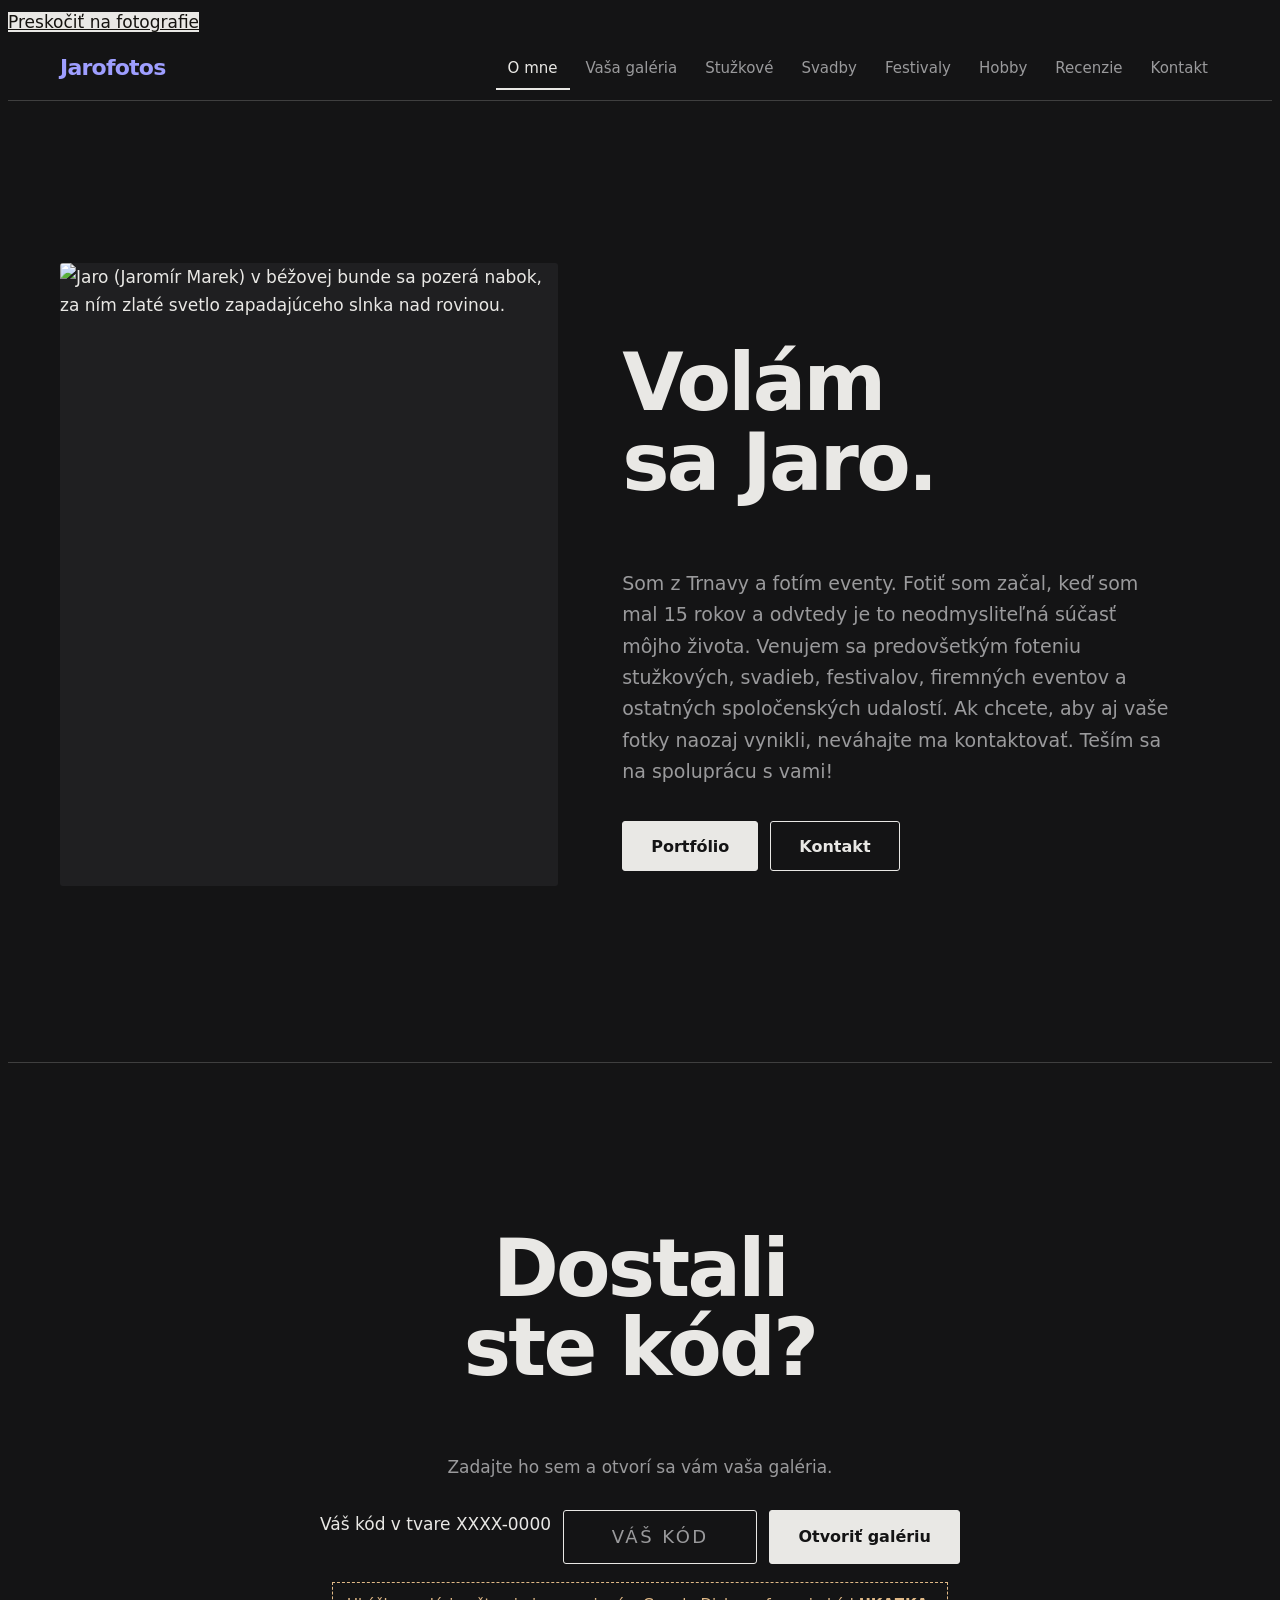
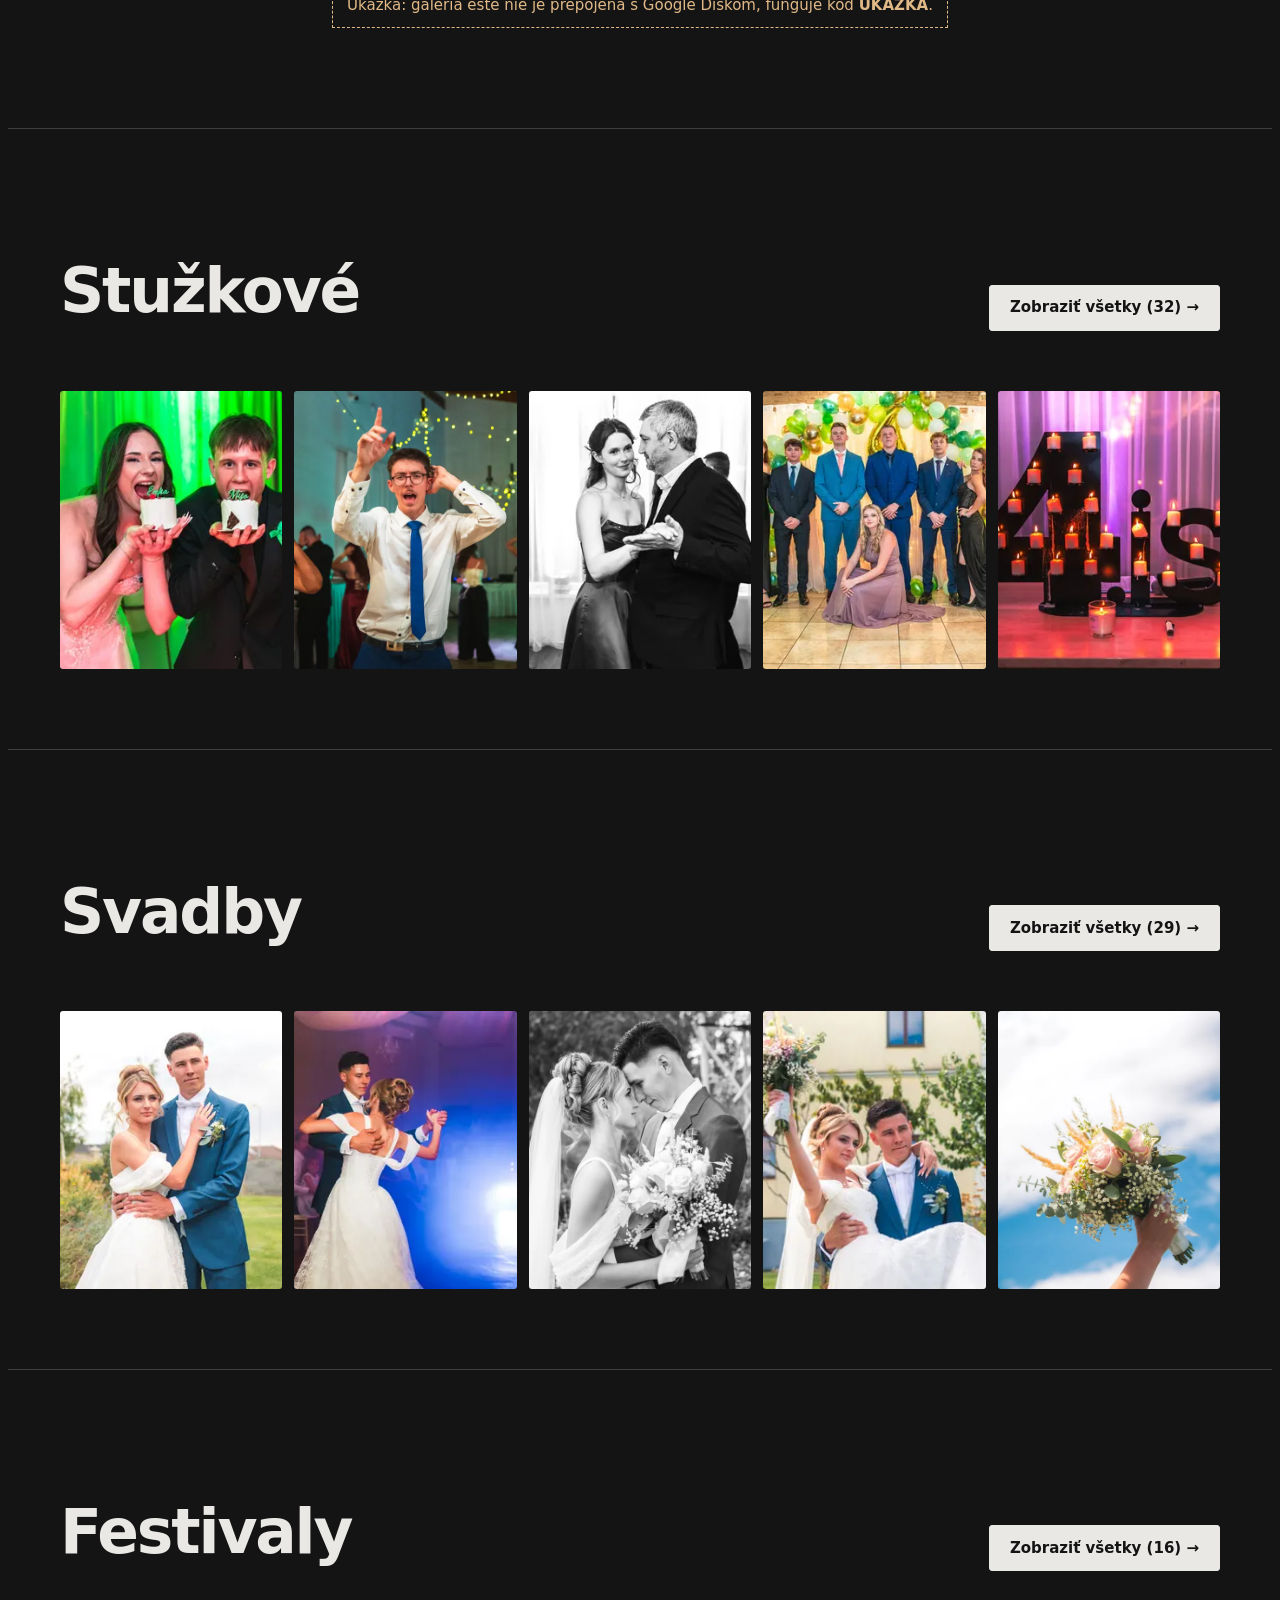
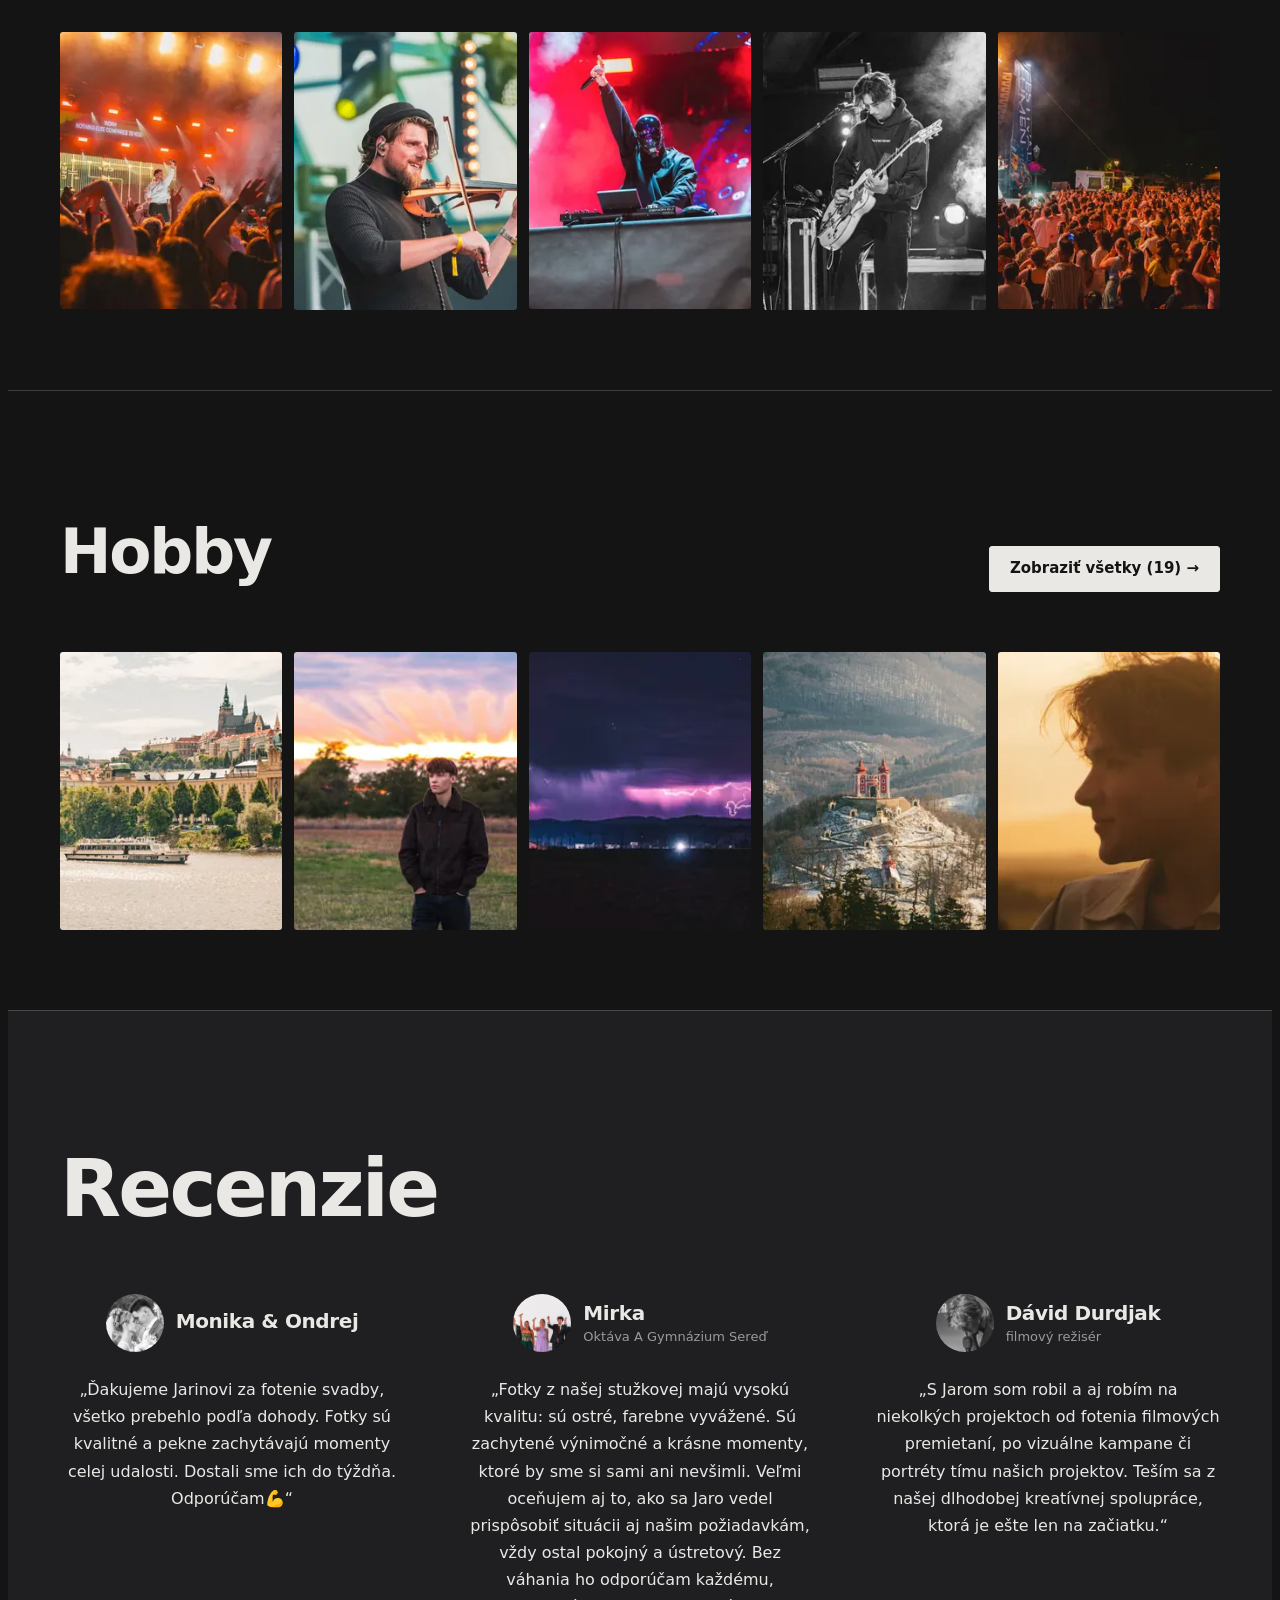
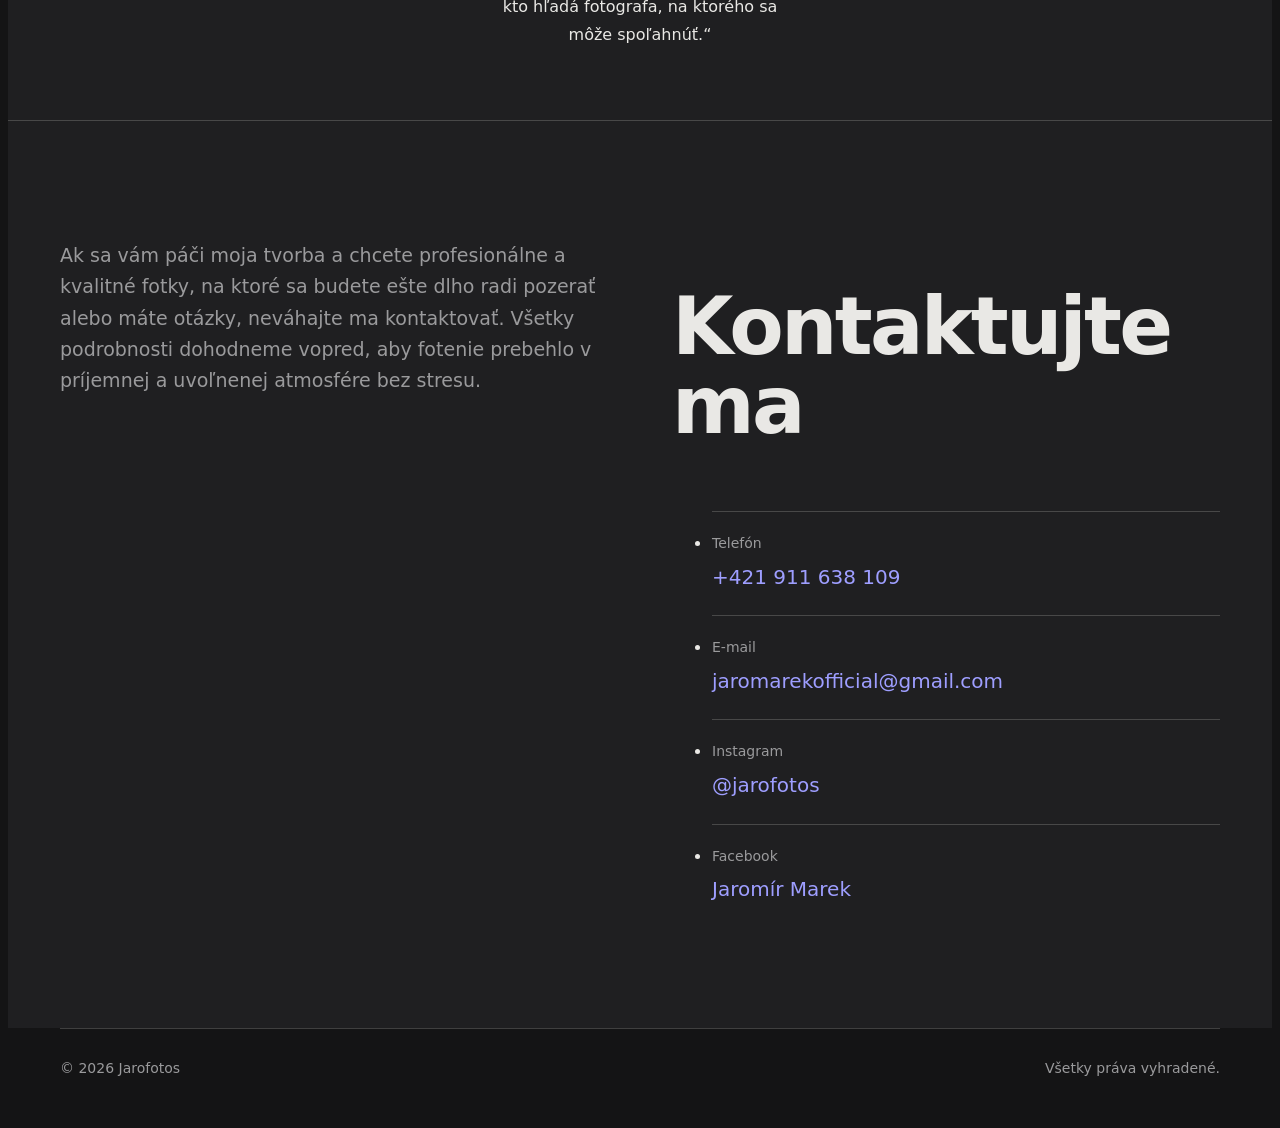
==== commit c05878a0: "Add review photos to circular avatars" ====
--- a/5-album/index.html
+++ b/5-album/index.html
@@ -174,10 +174,9 @@
   <section class="reviews" id="recenzie" aria-labelledby="h-recenzie"><div class="wrap">
     <h2 class="sr-only" id="h-recenzie">Recenzie</h2>
     <div class="reviews__grid">
-      <!-- TODO: nahradiť kruhové placeholdery skutočnými obrázkami recenzií -->
       <article class="review rev">
         <div class="review__head">
-          <div class="review__avatar" aria-hidden="true">MK</div>
+          <div class="review__avatar" aria-hidden="true"><img src="../assets/img/review-monika.jpg" alt="" width="512" height="512" loading="lazy" decoding="async"></div>
           <div class="review__id">
             <p class="review__name">Monika & Ondrej</p>
             <p class="review__role"></p>
@@ -187,7 +186,7 @@
       </article>
       <article class="review rev">
         <div class="review__head">
-          <div class="review__avatar" aria-hidden="true">JP</div>
+          <div class="review__avatar" aria-hidden="true"><img src="../assets/img/review-mirka.jpg" alt="" width="512" height="512" loading="lazy" decoding="async"></div>
           <div class="review__id">
             <p class="review__name">Mirka</p>
             <p class="review__role">Oktáva A Gymnázium Sereď</p>
@@ -197,7 +196,7 @@
       </article>
       <article class="review rev">
         <div class="review__head">
-          <div class="review__avatar" aria-hidden="true">EŠ</div>
+          <div class="review__avatar" aria-hidden="true"><img src="../assets/img/review-david.jpg" alt="" width="512" height="512" loading="lazy" decoding="async"></div>
           <div class="review__id">
             <p class="review__name">Dávid Durdjak</p>
             <p class="review__role">filmový režisér</p>
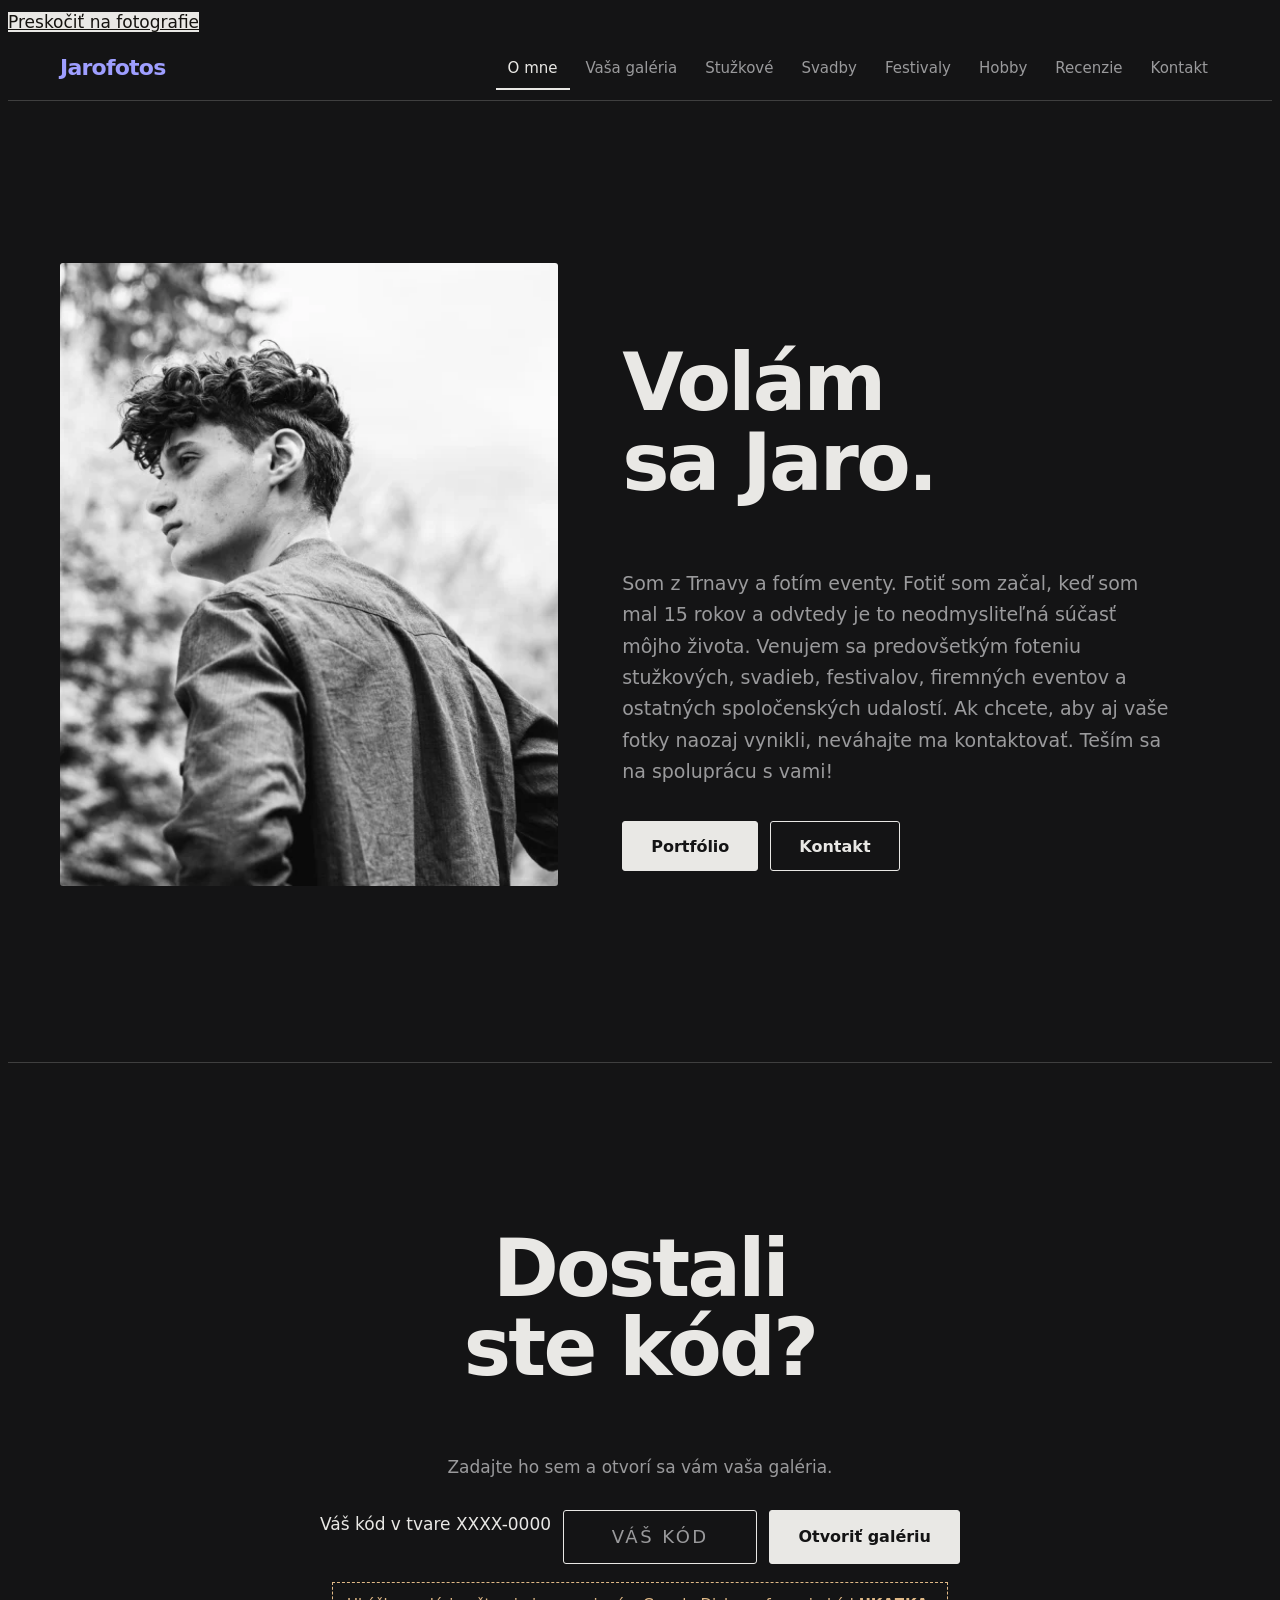
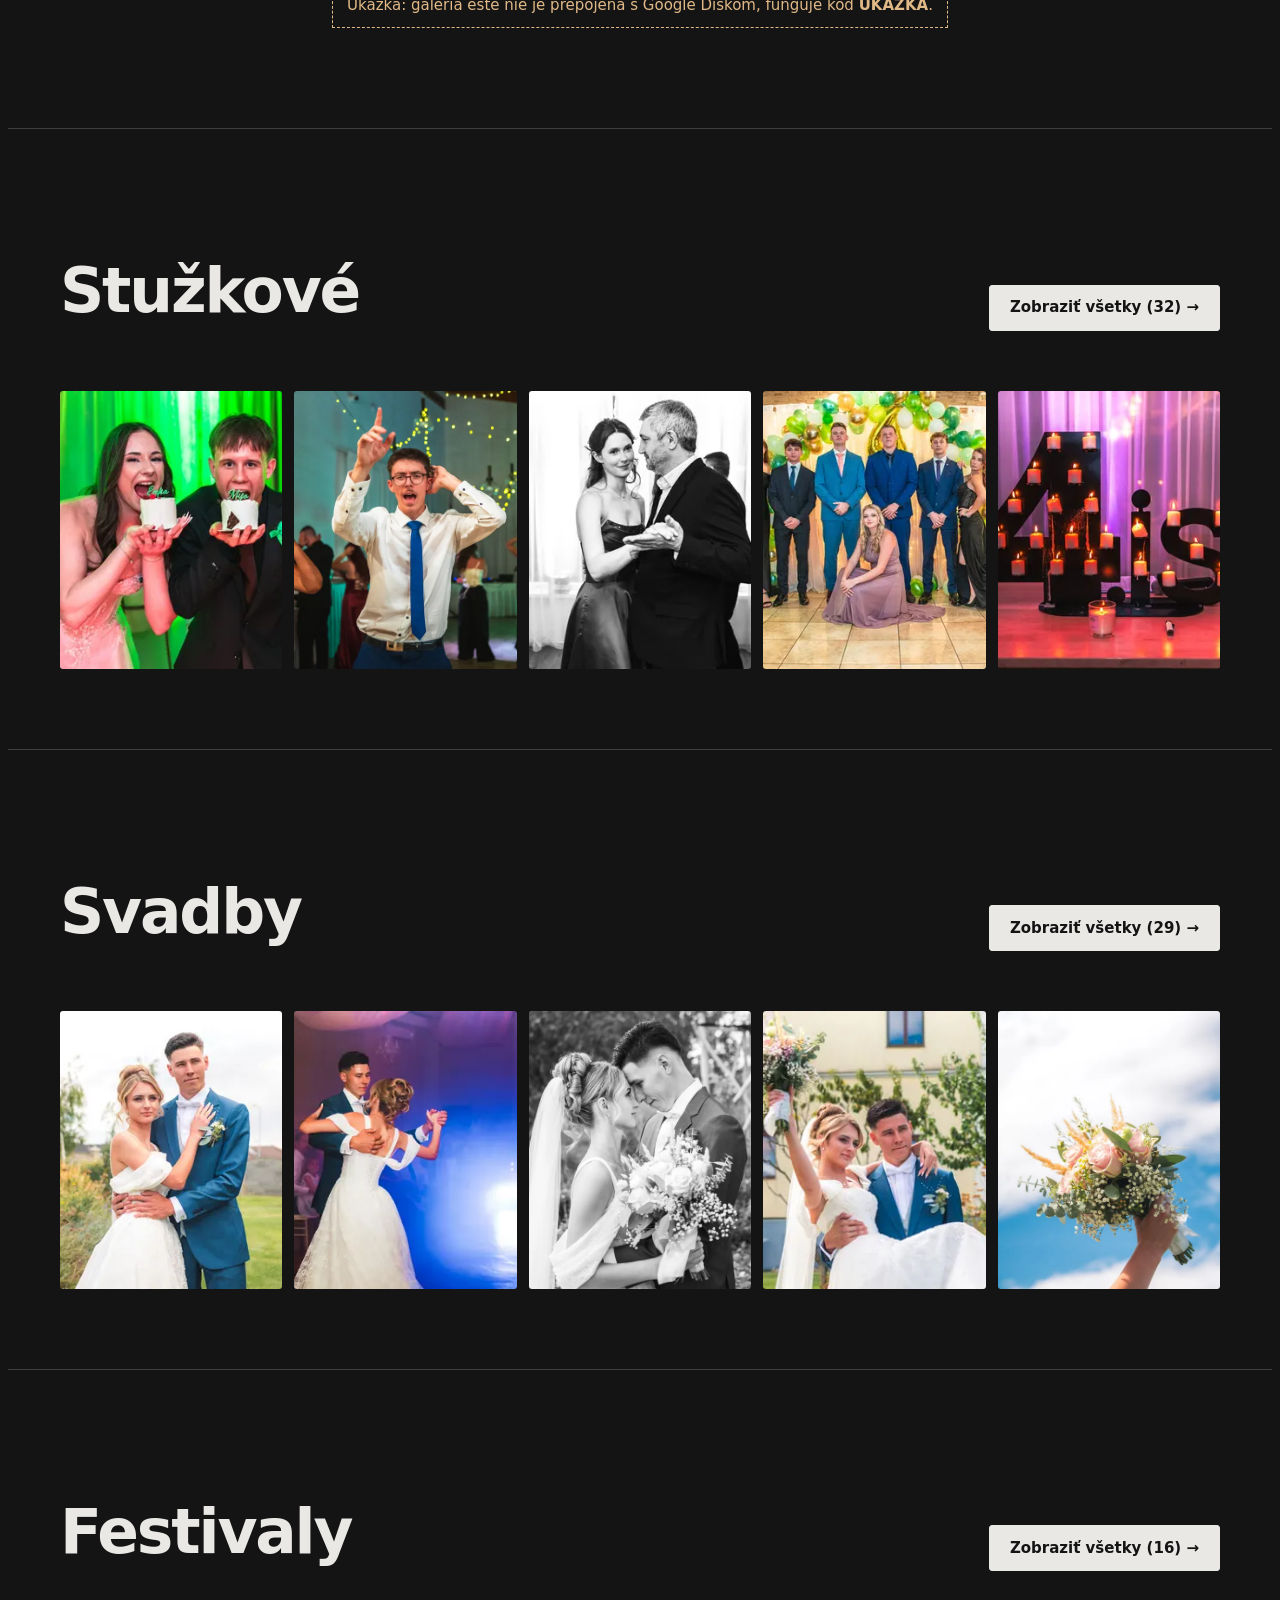
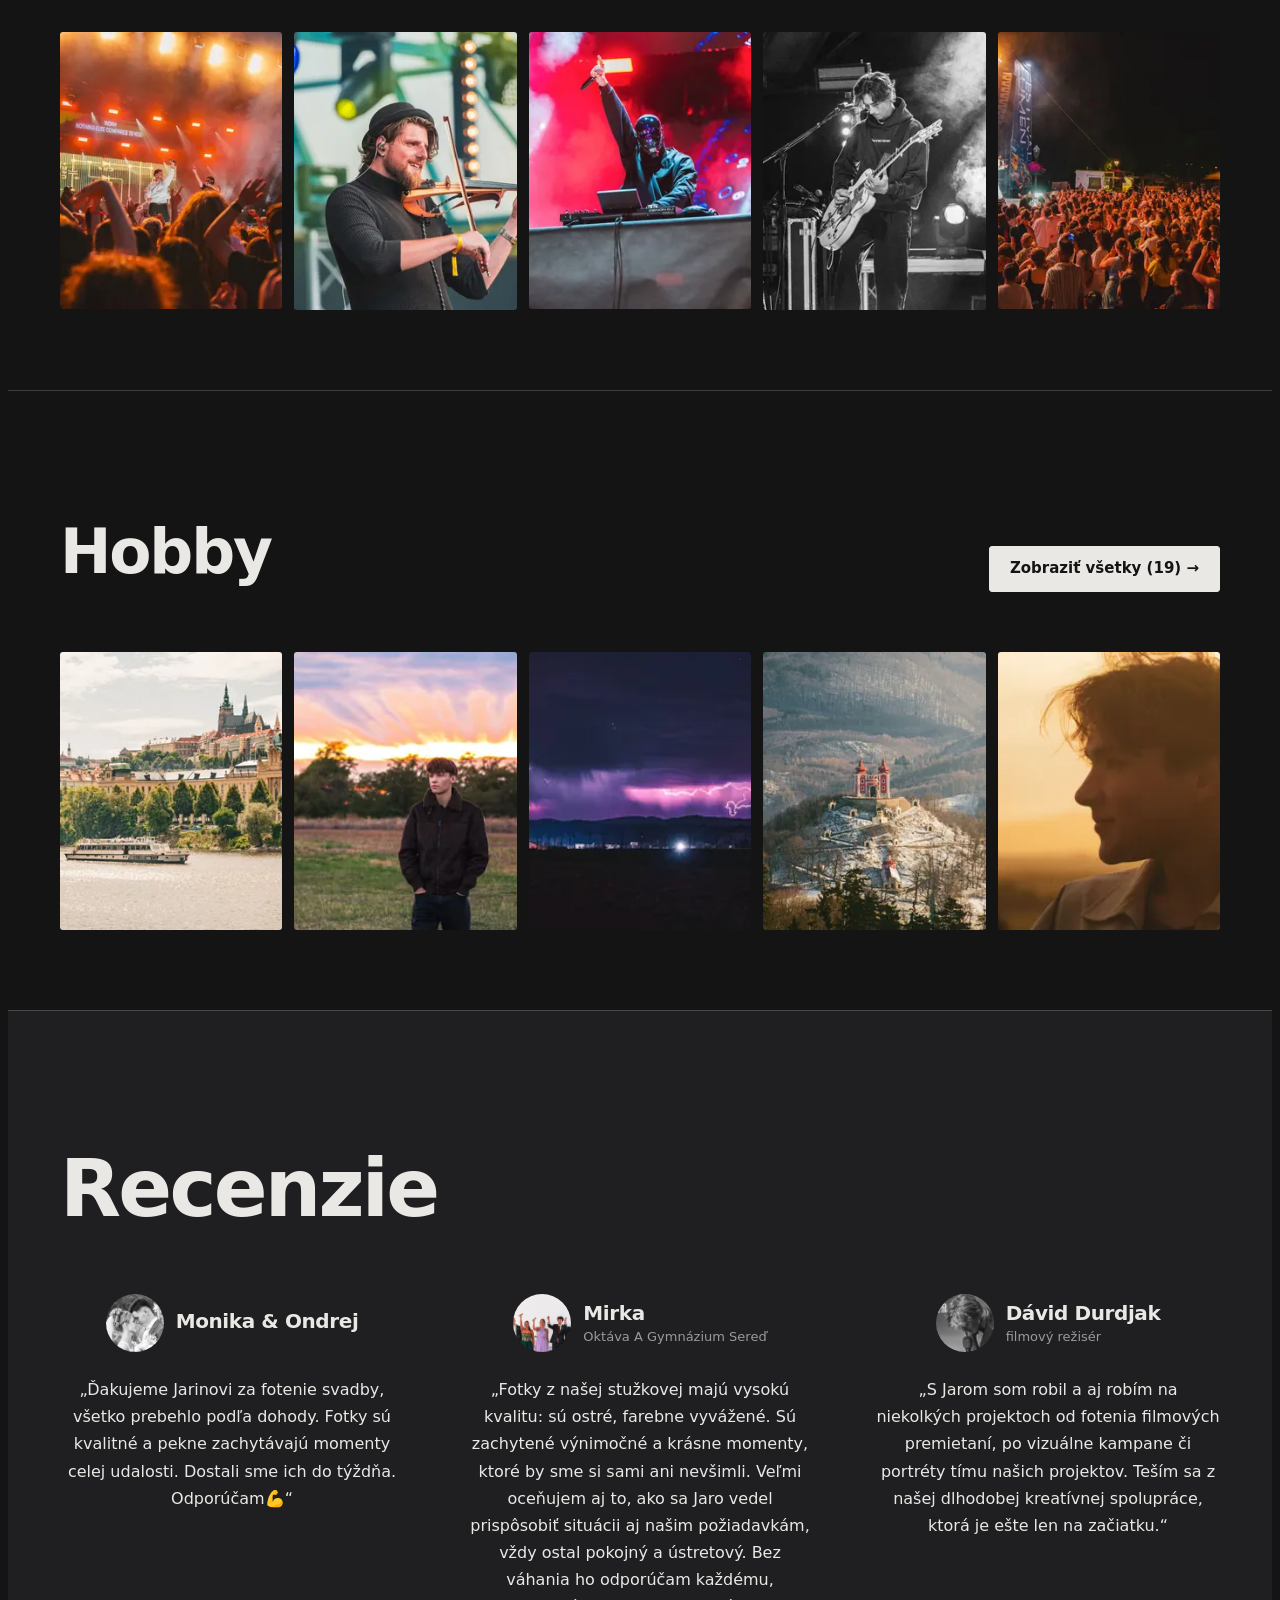
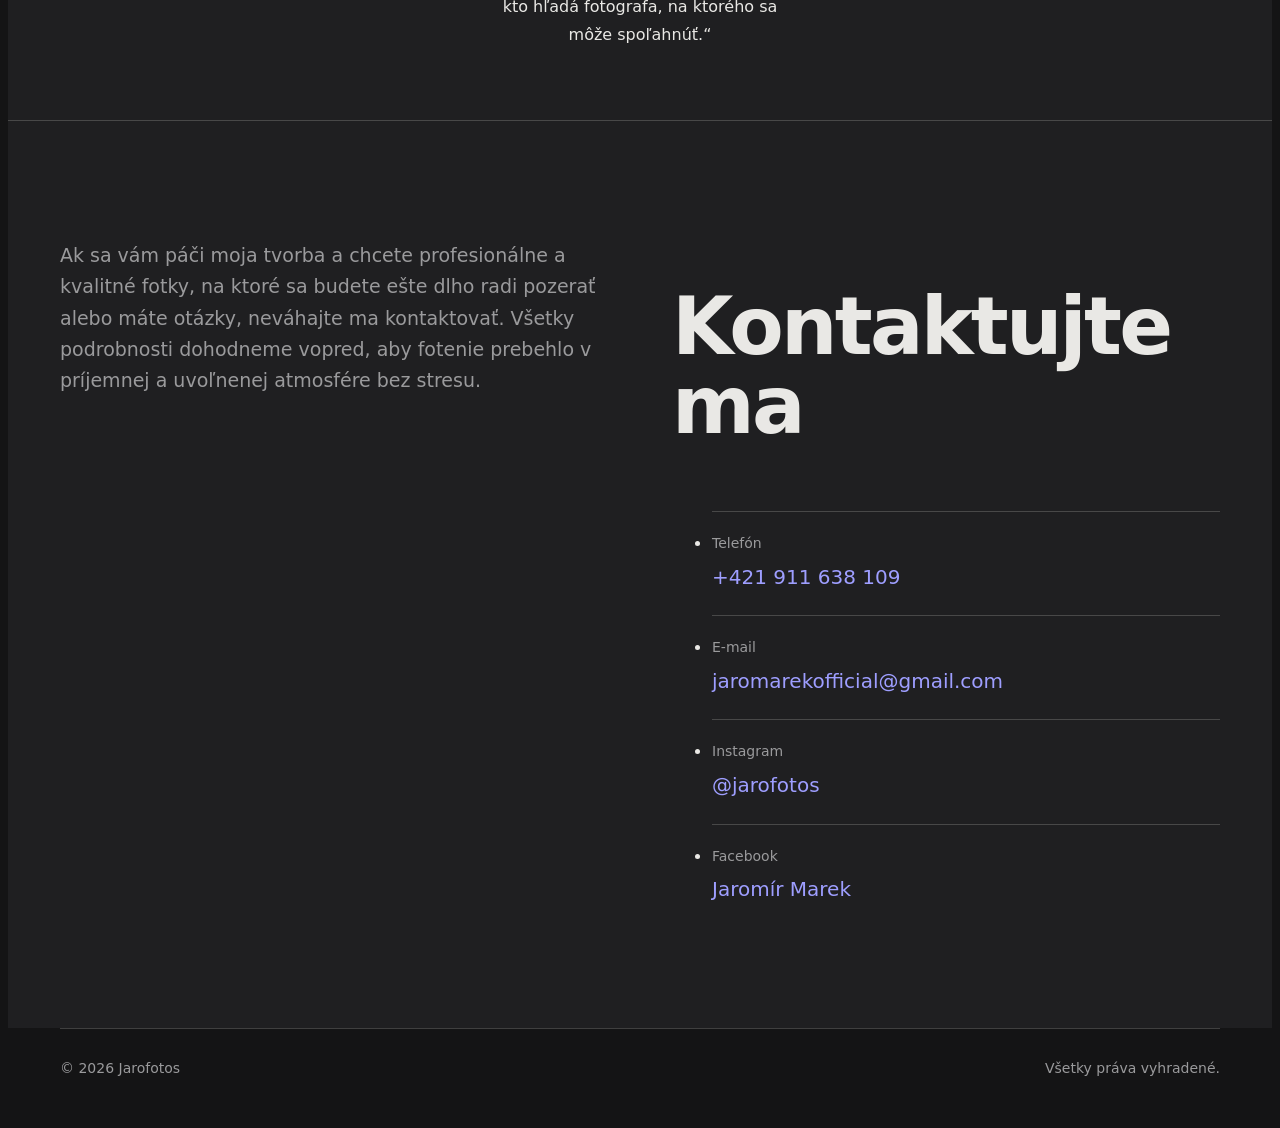
==== commit 0586a762: "Update about portrait with natural cropped photo" ====
--- a/5-album/index.html
+++ b/5-album/index.html
@@ -31,7 +31,7 @@
 <div id="home">
 
   <section class="about" id="o-mne" aria-labelledby="h-about"><div class="wrap about__grid">
-    <div class="portrait rev"><img src="../assets/img/portret-zapad-960.webp" srcset="../assets/img/portret-zapad-480.webp 480w, ../assets/img/portret-zapad-960.webp 960w, ../assets/img/portret-zapad-1080.webp 1080w" sizes="(min-width: 1160px) 476px, (min-width: 861px) 42vw, (min-width: 521px) 380px, calc(100vw - 32px)" width="1080" height="1440" alt="Jaro (Jaromír Marek) v béžovej bunde sa pozerá nabok, za ním zlaté svetlo zapadajúceho slnka nad rovinou." loading="eager" decoding="async" fetchpriority="high"></div>
+    <div class="portrait rev"><img src="../assets/img/portret-zapad-960.webp" srcset="../assets/img/portret-zapad-480.webp 480w, ../assets/img/portret-zapad-960.webp 960w, ../assets/img/portret-zapad-1080.webp 1080w" sizes="(min-width: 1160px) 476px, (min-width: 861px) 42vw, (min-width: 521px) 380px, calc(100vw - 32px)" width="1080" height="1350" alt="Portrét Jaromíra Marka." loading="eager" decoding="async" fetchpriority="high"></div>
     <div class="rev">
       <h1 id="h-about">Volám sa Jaro.</h1>
       <p>Som z Trnavy a fotím eventy. Fotiť som začal, keď som mal 15 rokov a odvtedy je to neodmysliteľná súčasť môjho života. Venujem sa predovšetkým foteniu stužkových, svadieb, festivalov, firemných eventov a ostatných spoločenských udalostí. Ak chcete, aby aj vaše fotky naozaj vynikli, neváhajte ma kontaktovať. Teším sa na spoluprácu s vami!</p>
